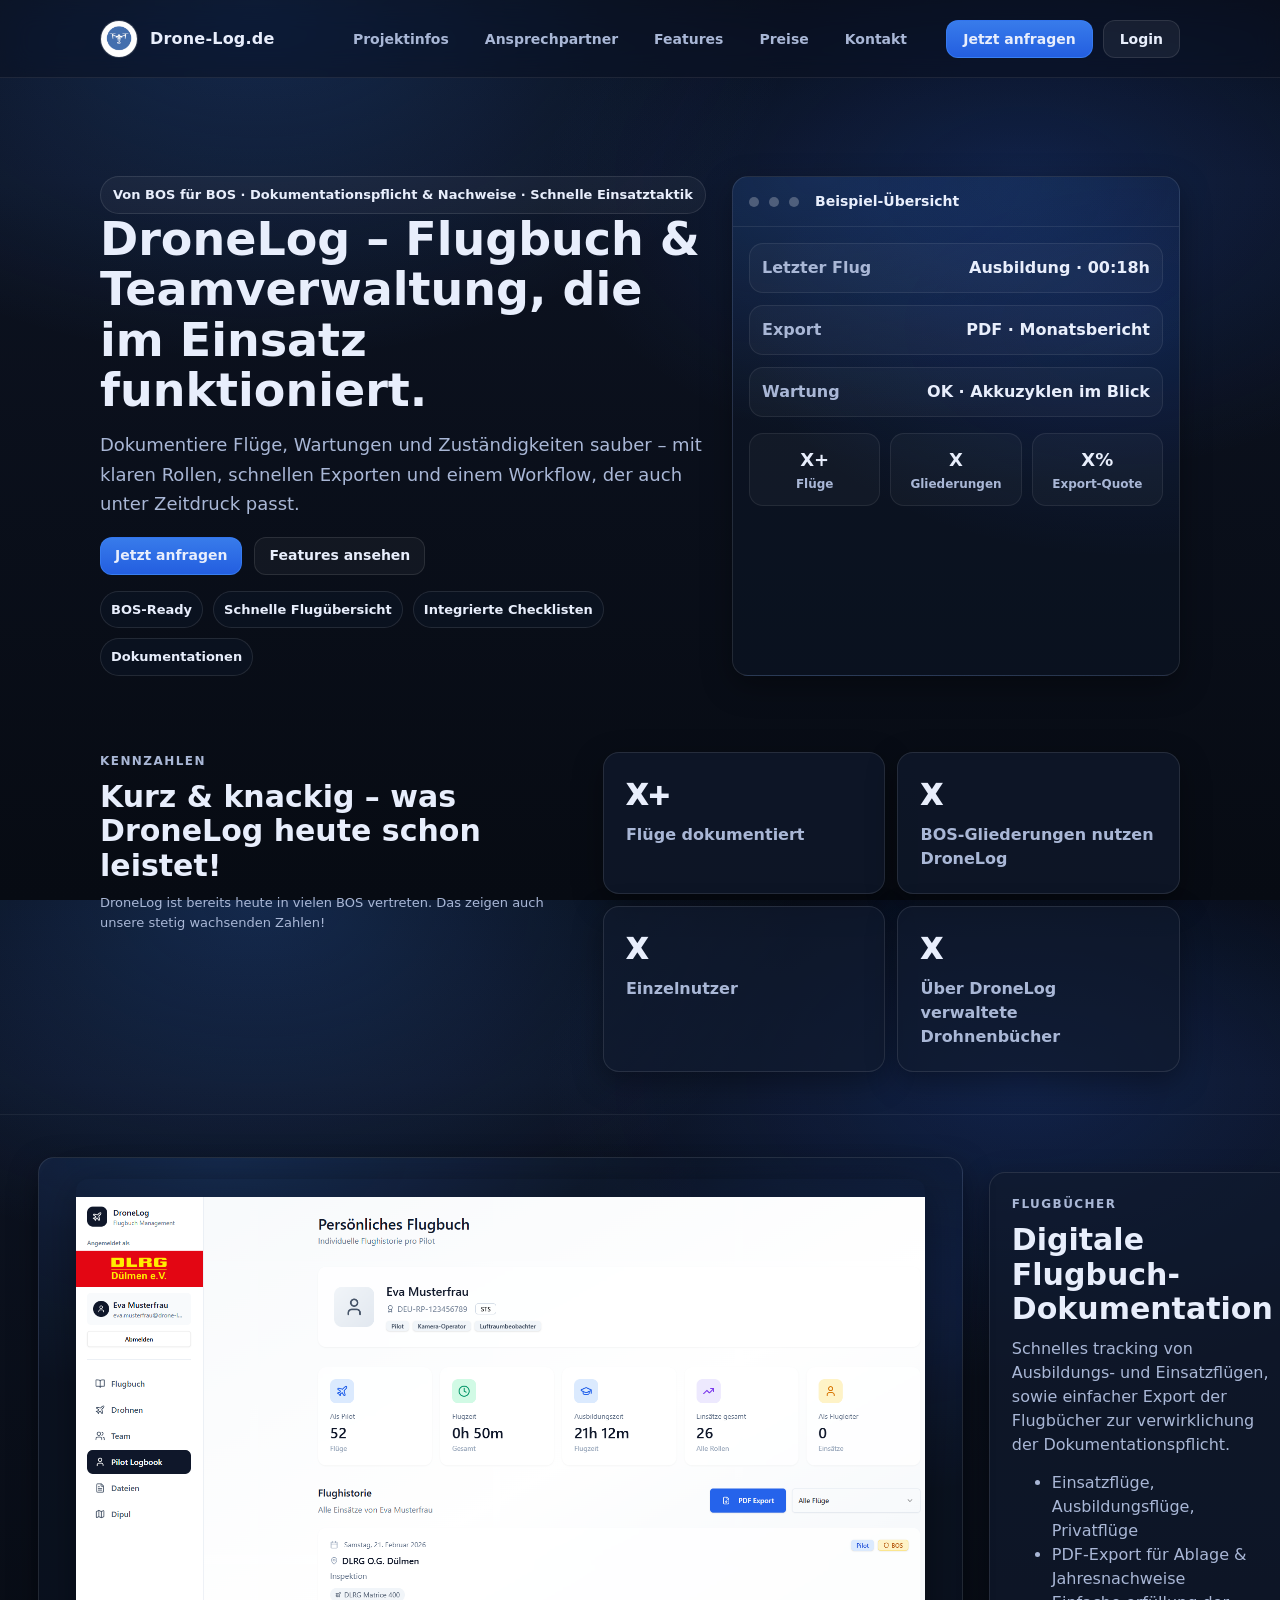
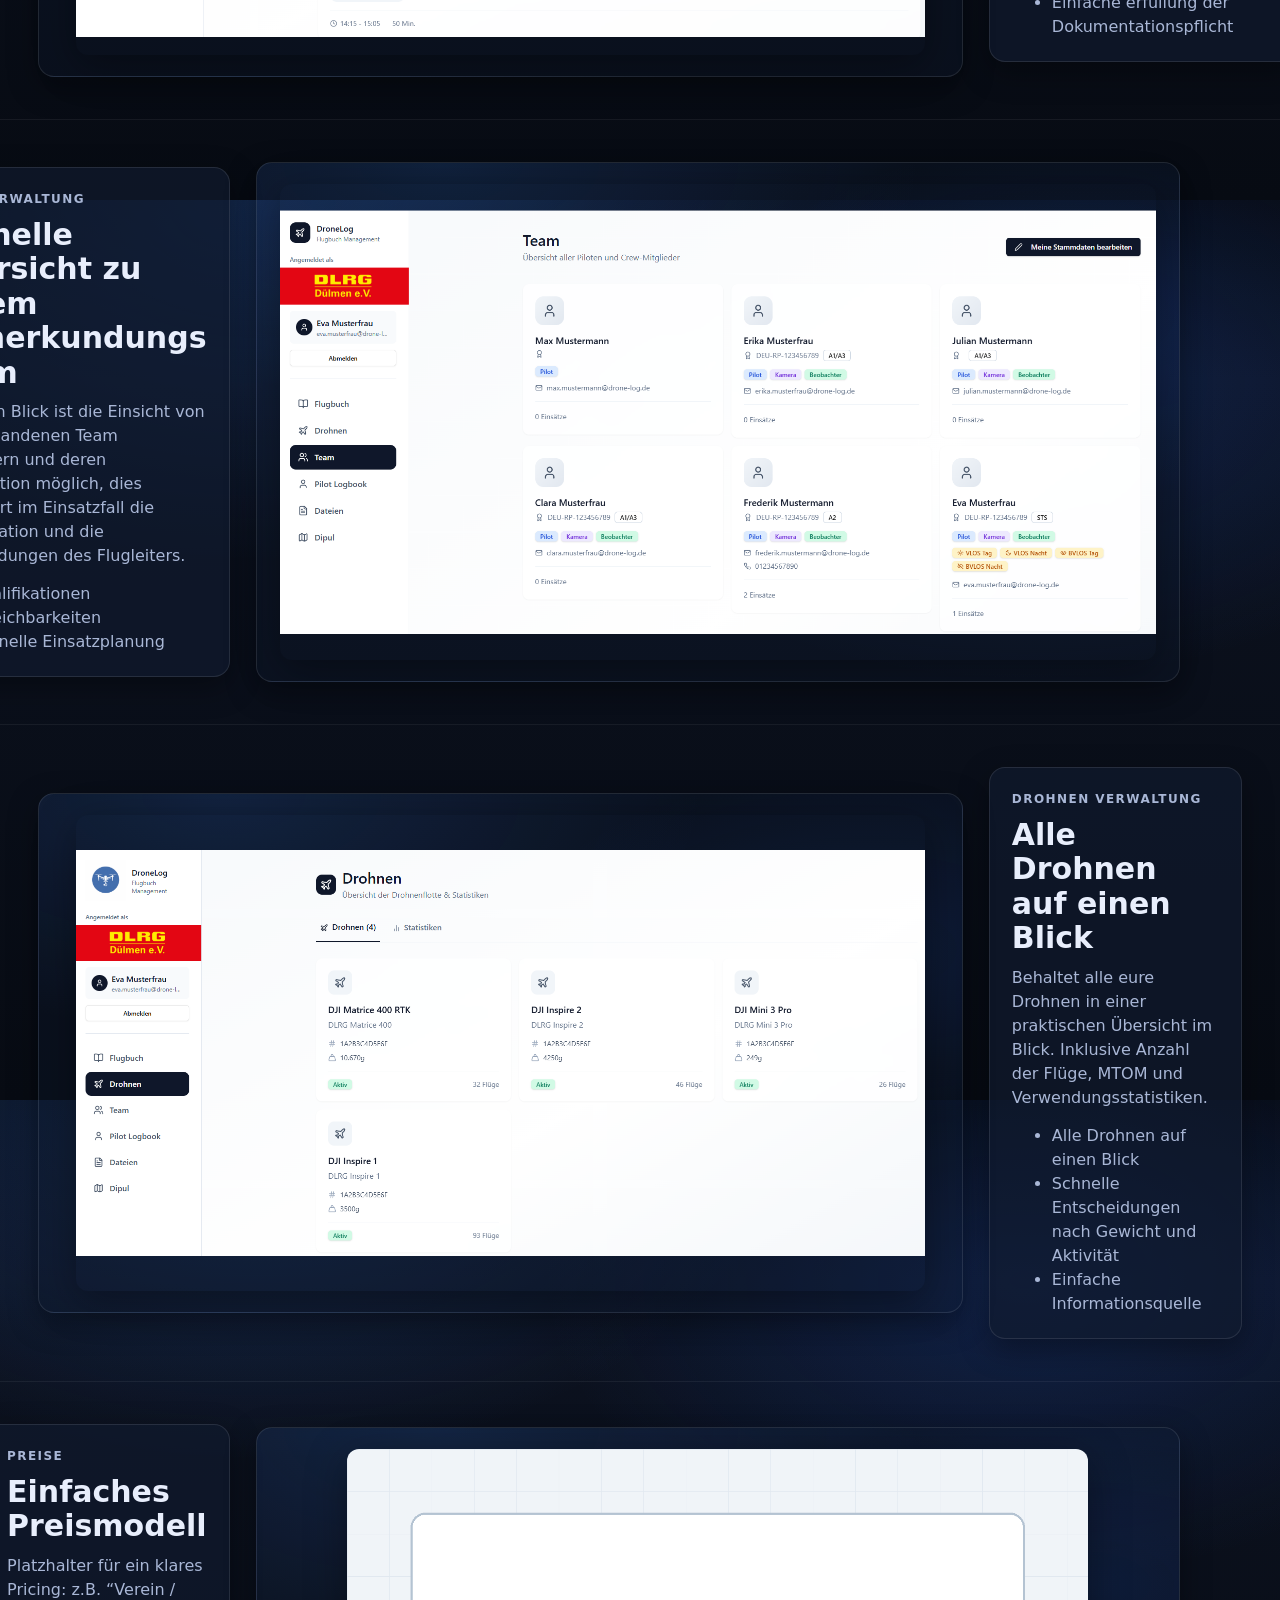
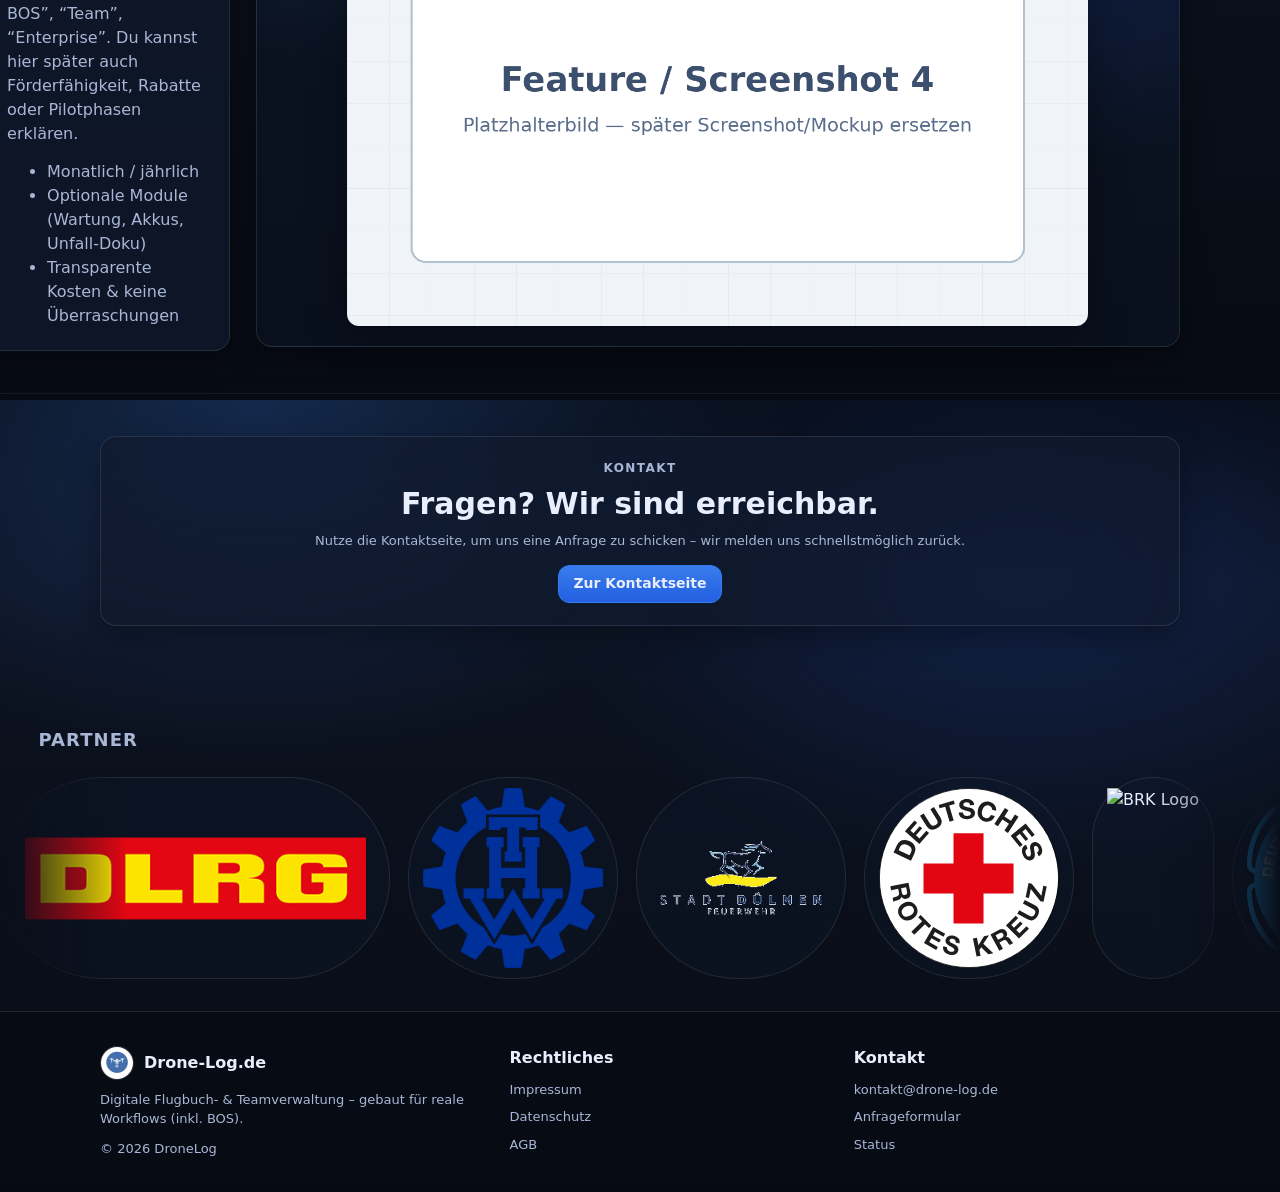
==== index.html @ 01a377e5 "V1.2.5" ====
<!DOCTYPE html>

<html lang="de">
<head>
<meta charset="utf-8"/>
<meta content="width=device-width, initial-scale=1" name="viewport"/>
<title>DroneLog – Digitale Flugbuch- &amp; Teamverwaltung</title>
<meta content="DroneLog – digitale Flugbuch- und Teamverwaltung (BOS-Fokus). Export, Rollen, Nachweise und mehr." name="description"/>
<link as="style" href="assets/css/style.css?v=2" rel="preload"/>
<link href="assets/css/style.css?v=2" rel="stylesheet"/>
<!-- Lädt theme.json und setzt CSS-Variablen (dein Wunsch: Styles im JSON) -->
<script defer="" src="assets/js/applyTheme.js"></script>
<script defer="" src="assets/js/main.js"></script>
</head>
<body>
<div class="background-fixed"></div>
<a class="skip-link" href="#content">Zum Inhalt springen</a>
<header class="site-header">
<div class="container header-inner">
<a aria-label="DroneLog Startseite" class="brand" href="index.html#top">
<span class="brand-logo">
<img alt="DroneLog Logo" src="assets/img/logo-dronelog.jpg"/>
</span>
<span class="brand-name">Drone-Log.de</span>
</a>
<nav aria-label="Hauptnavigation" class="nav">
<a class="active" href="projektinfos.html">Projektinfos</a>
<a href="ansprechpartner.html">Ansprechpartner</a>
<a href="features.html">Features</a>
<a href="preise.html">Preise</a>
<a href="kontakt.html">Kontakt</a>
</nav>
<div class="header-actions">
<button aria-controls="mobileNav" aria-expanded="false" class="btn burger" data-burger="" type="button">Menü</button>
<a class="btn primary" href="anfragen.html">Jetzt anfragen</a>
<a class="btn" href="https://drone-log.de/" rel="noopener" target="_blank">Login</a>
</div>
</div>
<!-- Mobile Nav -->
<div class="mobile-nav" data-mobile-nav="" data-open="false" id="mobileNav"></div>
</header>
<main id="content">
<!-- HERO / Kurz-Infobereich -->

<section class="hero" id="top">
  <div class="container hero-grid">
    <div class="hero-copy">
      <div class="hero-badge">Von BOS für BOS · Dokumentationspflicht & Nachweise · Schnelle Einsatztaktik</div>
      <h1>DroneLog – Flugbuch &amp; Teamverwaltung, die im Einsatz funktioniert.</h1>
      <p class="lead">
        Dokumentiere Flüge, Wartungen und Zuständigkeiten sauber – mit klaren Rollen, schnellen Exporten und einem Workflow,
        der auch unter Zeitdruck passt.
      </p>

      <div class="hero-cta">
        <a class="btn primary" href="anfragen.html">Jetzt anfragen</a>
        <a class="btn ghost" href="features.html">Features ansehen</a>
      </div>

      <div class="hero-chips" aria-label="Highlights">
        <span class="chip">BOS-Ready</span>
        <span class="chip">Schnelle Flugübersicht</span>
        <span class="chip">Integrierte Checklisten</span>
        <span class="chip">Dokumentationen</span>
      </div>
    </div>

    <div class="hero-visual card">
      <div class="hero-visual-top">
        <div class="dot"></div><div class="dot"></div><div class="dot"></div>
        <span class="hero-visual-title">Beispiel-Übersicht</span>
      </div>

      <div class="hero-visual-body">
        <div class="mini-row">
          <div class="mini-label">Letzter Flug</div>
          <div class="mini-value">Ausbildung · 00:18h</div>
        </div>
        <div class="mini-row">
          <div class="mini-label">Export</div>
          <div class="mini-value">PDF · Monatsbericht</div>
        </div>
        <div class="mini-row">
          <div class="mini-label">Wartung</div>
          <div class="mini-value">OK · Akkuzyklen im Blick</div>
        </div>

        <div class="mini-metrics">
          <div class="mini-metric">
            <div class="mini-metric-num">X+</div>
            <div class="mini-metric-lbl">Flüge</div>
          </div>
          <div class="mini-metric">
            <div class="mini-metric-num">X</div>
            <div class="mini-metric-lbl">Gliederungen</div>
          </div>
          <div class="mini-metric">
            <div class="mini-metric-num">X%</div>
            <div class="mini-metric-lbl">Export-Quote</div>
          </div>
        </div>
      </div>
    </div>
  </div>
</section>


<section class="section stats" aria-label="Kennzahlen">
  <div class="container">
    <div class="stats-inner">
      <div>
        <div class="kicker">Kennzahlen</div>
        <h2 style="margin-top:10px;">Kurz &amp; knackig – was DroneLog heute schon leistet!</h2>
        <p class="small" style="margin-top:8px;">DroneLog ist bereits heute in vielen BOS vertreten. Das zeigen auch unsere stetig wachsenden Zahlen!</p>
      </div>

      <div class="stats-grid">
        <div class="stat card pad">
          <div class="stat-num">X+</div>
          <div class="stat-lbl">Flüge dokumentiert</div>
        </div>
        <div class="stat card pad">
          <div class="stat-num">X</div>
          <div class="stat-lbl">BOS-Gliederungen nutzen DroneLog</div>
        </div>
        <div class="stat card pad">
          <div class="stat-num">X</div>
          <div class="stat-lbl">Einzelnutzer</div>
        </div>
        <div class="stat card pad">
          <div class="stat-num">X</div>
          <div class="stat-lbl">Über DroneLog verwaltete Drohnenbücher</div>
        </div>
      </div>
    </div>
  </div>
</section>

<!-- 5 Feature-Blöcke, abwechselnd Bild/Text links/rechts -->
<section class="section" id="projektinfos">
<div class="container-fluid feature">
<div class="card media">
<img alt="Platzhalter Screenshot 1" src="assets/img/feature-1.png"/>
</div>
<div class="card pad">
<div class="kicker">Flugbücher</div>
<h2>Digitale Flugbuch-Dokumentation</h2>
<p>
            Schnelles tracking von Ausbildungs- und Einsatzflügen, sowie einfacher Export der Flugbücher zur verwirklichung der Dokumentationspflicht.
          </p>
<ul>
<li>Einsatzflüge, Ausbildungsflüge, Privatflüge</li>
<li>PDF-Export für Ablage &amp; Jahresnachweise</li>
<li>Einfache erfüllung der Dokumentationspflicht</li>
</ul>
</div>
</div>
</section>
<section class="section" id="ansprechpartner">
<div class="container feature reverse">
<div class="card media">
<img alt="Platzhalter Screenshot 2" src="assets/img/feature-2.png"/ class="wide">
</div>
<div class="card pad">
<div class="kicker">Team-Verwaltung</div>
<h2>Schnelle Übersicht zu eurem Fernerkundungs Team</h2>
<p>
            Auf einen Blick ist die Einsicht von den vorhandenen Team Mitgliedern und deren Qualifikation möglich,
            dies erleichtert im Einsatzfall die Komunikation und die Entscheidungen des Flugleiters.
          </p>
<ul>
<li>Qualifikationen</li>
<li>Erreichbarkeiten</li>
<li>Schnelle Einsatzplanung</li>
</ul>
</div>
</div>
</section>
<section class="section" id="features">
<div class="container-fluid feature">
<div class="card media">
<img alt="Platzhalter Screenshot 3" src="assets/img/feature-3.png"/>
</div>
<div class="card pad">
<div class="kicker">Drohnen Verwaltung</div>
<h2>Alle Drohnen auf einen Blick</h2>
<p>
            Behaltet alle eure Drohnen in einer praktischen Übersicht im Blick. Inklusive Anzahl der Flüge, MTOM und Verwendungsstatistiken.
          </p>
<ul>
<li>Alle Drohnen auf einen Blick</li>
<li>Schnelle Entscheidungen nach Gewicht und Aktivität</li>
<li>Einfache Informationsquelle</li>
</ul>
</div>
</div>
</section>
<section class="section" id="preise">
<div class="container feature reverse">
<div class="card media">
<img alt="Platzhalter Screenshot 4" src="assets/img/feature-4.png"/ class="wide">
</div>
<div class="card pad">
<div class="kicker">Preise</div>
<h2>Einfaches Preismodell</h2>
<p>
            Platzhalter für ein klares Pricing: z.B. “Verein / BOS”, “Team”, “Enterprise”.
            Du kannst hier später auch Förderfähigkeit, Rabatte oder Pilotphasen erklären.
          </p>
<ul>
<li>Monatlich / jährlich</li>
<li>Optionale Module (Wartung, Akkus, Unfall-Doku)</li>
<li>Transparente Kosten &amp; keine Überraschungen</li>
</ul>
</div>
</div>
</section>

<section class="section" id="kontakt">
  <div class="container">
    <div class="card pad" style="text-align:center;">
      <div class="kicker">Kontakt</div>
      <h2 style="margin:10px 0 0;">Fragen? Wir sind erreichbar.</h2>
      <p class="small" style="margin:10px 0 0;">Nutze die Kontaktseite, um uns eine Anfrage zu schicken – wir melden uns schnellstmöglich zurück.</p>
      <div style="margin-top:14px;">
        <a class="btn primary" href="kontakt.html">Zur Kontaktseite</a>
      </div>
    </div>
  </div>
</section>

</main>
<!-- Partner Marquee -->
<div class="partner-sep" aria-hidden="true"></div>
<section class="partners" aria-label="Partner">
  <div class="container-fluid">
    <h2 class="partners-title">Partner</h2>
  </div>
  <div class="marquee" role="presentation">
    <div class="marquee__track">
      <div class="logo-pill"><img src="assets/img/partners/dlrg.png" alt="DLRG Logo"/></div>
      <div class="logo-pill"><img src="assets/img/partners/thw.png" alt="THW Logo"/></div>
      <div class="logo-pill"><img src="assets/img/partners/feuerwehr-duelmen.png" alt="Feuerwehr Dülmen Logo"/></div>
      <div class="logo-pill"><img src="assets/img/partners/drk.svg" alt="DRK Logo"/></div>
      <div class="logo-pill"><img src="assets/img/partners/brk.svg" alt="BRK Logo"/></div>
      <div class="logo-pill"><img src="assets/img/partners/wasserwacht.png" alt="Wasserwacht Logo"/></div>
      <div class="logo-pill"><img src="assets/img/partners/polizei-nrw.svg" alt="Polizei Logo"/></div>
      <div class="logo-pill"><img src="assets/img/partners/rettungsdienst.svg" alt="Rettungsdienst Logo"/></div>
      <div class="logo-pill"><img src="assets/img/partners/katastrophenschutz.svg" alt="KatS Logo"/></div>
      <div class="logo-pill"><img src="assets/img/partners/kommunal.svg" alt="Kommunal Logo"/></div>
      <div class="logo-pill"><img src="assets/img/partners/partner-1.svg" alt="Partner Logo"/></div>
      <div class="logo-pill"><img src="assets/img/partners/partner-2.svg" alt="Partner Logo"/></div>
      <div class="logo-pill"><img src="assets/img/partners/dlrg.png" alt="DLRG Logo"/></div>
      <div class="logo-pill"><img src="assets/img/partners/thw.png" alt="THW Logo"/></div>
      <div class="logo-pill"><img src="assets/img/partners/feuerwehr-duelmen.png" alt="Feuerwehr Dülmen Logo"/></div>
      <div class="logo-pill"><img src="assets/img/partners/drk.svg" alt="DRK Logo"/></div>
      <div class="logo-pill"><img src="assets/img/partners/brk.svg" alt="BRK Logo"/></div>
      <div class="logo-pill"><img src="assets/img/partners/wasserwacht.png" alt="Wasserwacht Logo"/></div>
      <div class="logo-pill"><img src="assets/img/partners/polizei-nrw.svg" alt="Polizei Logo"/></div>
      <div class="logo-pill"><img src="assets/img/partners/rettungsdienst.svg" alt="Rettungsdienst Logo"/></div>
      <div class="logo-pill"><img src="assets/img/partners/katastrophenschutz.svg" alt="KatS Logo"/></div>
      <div class="logo-pill"><img src="assets/img/partners/kommunal.svg" alt="Kommunal Logo"/></div>
      <div class="logo-pill"><img src="assets/img/partners/partner-1.svg" alt="Partner Logo"/></div>
      <div class="logo-pill"><img src="assets/img/partners/partner-2.svg" alt="Partner Logo"/></div>
    </div>
  </div>
</section>

<footer aria-label="Footer" class="footer">
<div class="container footer-grid">
<div>
<div style="display:flex; align-items:center; gap:10px; margin-bottom:10px;">
<span aria-hidden="true" class="brand-logo" style="width:34px; height:34px;">
<img alt="" src="assets/img/logo-dronelog.jpg"/>
</span>
<strong>Drone-Log.de</strong>
</div>
<div class="small">
          Digitale Flugbuch- &amp; Teamverwaltung – gebaut für reale Workflows (inkl. BOS).
        </div>
<div class="small" style="margin-top:10px;">© <span id="year"></span> DroneLog</div>
<script>document.getElementById('year').textContent = new Date().getFullYear();</script>
</div>
<div>
<strong>Rechtliches</strong>
<div class="small" style="margin-top:10px; display:grid; gap:8px;">
<a href="/impressum">Impressum</a>
<a href="/datenschutz">Datenschutz</a>
<a href="/agb">AGB</a>
</div>
</div>
<div>
<strong>Kontakt</strong>
<div class="small" style="margin-top:10px; display:grid; gap:8px;">
<a href="mailto:kontakt@drone-log.de">kontakt@drone-log.de</a>
<a href="#kontakt">Anfrageformular</a>
<a href="/status">Status</a>
</div>
</div>
</div>
</footer>
</body>
</html>
---- assets/css/style.css ----
:root{
  --c-bg:#0c1220;
  --c-surface:#111a2e;
  --c-surface2:#0f172a;
  --c-text:#e8eefc;
  --c-muted:#a9b7d6;
  --c-primary:#3b82f6;
  --c-primary2:#2563eb;
  --c-border:rgba(255,255,255,0.10);

  --l-maxWidth:1120px;
  --l-headerHeight:72px;
  --l-radius:16px;

  --t-fontFamily:system-ui, -apple-system, Segoe UI, Roboto, Helvetica, Arial, sans-serif;
  --t-baseSize:16px;
  --t-h1:46px;
  --t-h2:30px;
  --t-lineHeight:1.5;

  --e-shadow:0 10px 30px rgba(0,0,0,0.35);
}

*{box-sizing:border-box}
html{scroll-behavior:smooth}
body{
  margin:0;
  font-family:var(--t-fontFamily);
  font-size:var(--t-baseSize);
  line-height:var(--t-lineHeight);
  color:var(--c-text);
  background:
    radial-gradient(900px 600px at 20% 0%, rgba(59,130,246,0.25), transparent 60%),
    radial-gradient(800px 500px at 80% 20%, rgba(37,99,235,0.20), transparent 60%),
    linear-gradient(180deg, #070b13 0%, var(--c-bg) 20%, #070b13 100%);
}

a{color:inherit; text-decoration:none}
.container{max-width:var(--l-maxWidth); margin:0 auto; padding:0 20px}

.container-fluid{
  width:100%;
  max-width:none;
  margin:0;
  padding:0 clamp(16px, 3vw, 56px);
}
.skip-link{
  position:absolute; left:-999px; top:auto; width:1px; height:1px; overflow:hidden;
}
.skip-link:focus{
  left:20px; top:18px; width:auto; height:auto; padding:10px 12px;
  border-radius:10px; background:var(--c-surface); border:1px solid var(--c-border); z-index:9999;
}

/* Header (sticky) */
.site-header{
  position:sticky; top:0; z-index:2000;
  height:var(--l-headerHeight);
  backdrop-filter:saturate(1.2) blur(10px);
  background:rgba(7, 11, 19, 0.65);
  border-bottom:1px solid var(--c-border);
}
.header-inner{
  height:100%;
  display:flex; align-items:center; justify-content:space-between; gap:16px;
}
.brand{
  display:flex; align-items:center; gap:12px; min-width: 220px;
}
.brand-logo{
  width:38px; height:38px; border-radius:999px; overflow:hidden;
  border:1px solid var(--c-border); background:rgba(255,255,255,0.05);
  display:grid; place-items:center;
}
.brand-logo img{width:100%; height:100%; object-fit:cover}
.brand-name{
  font-weight:700;
  letter-spacing:0.2px;
}
.nav{
  display:flex; align-items:center; gap:18px;
}
.nav a{
  color:var(--c-muted);
  font-weight:600;
  font-size:14px;
  padding:10px 10px;
  border-radius:10px;
}
.nav a:hover{background:rgba(255,255,255,0.06); color:var(--c-text)}

.header-actions{display:flex; align-items:center; gap:10px; min-width: 240px; justify-content:flex-end;}
.btn{
  display:inline-flex; align-items:center; justify-content:center;
  height:38px; padding:0 14px;
  border-radius:12px;
  border:1px solid var(--c-border);
  background:rgba(255,255,255,0.06);
  color:var(--c-text);
  font-weight:700; font-size:14px;
}
.btn:hover{background:rgba(255,255,255,0.10)}
.btn.primary{
  border-color:rgba(59,130,246,0.65);
  background:linear-gradient(180deg, rgba(59,130,246,0.95), rgba(37,99,235,0.95));
}
.btn.primary:hover{filter:brightness(1.05)}

/* Hero */
.hero{
  padding:56px 0 34px;
}
.hero-card{
  background:linear-gradient(180deg, rgba(17,26,46,0.9), rgba(15,23,42,0.85));
  border:1px solid var(--c-border);
  border-radius:var(--l-radius);
  box-shadow:var(--e-shadow);
  padding:34px;
}
.hero h1{margin:0 0 12px; font-size:var(--t-h1); line-height:1.1}
.hero p{margin:0; color:var(--c-muted); max-width:70ch}
.hero-points{
  margin:18px 0 0; padding:0; list-style:none;
  display:flex; flex-wrap:wrap; gap:10px;
}
.hero-points li{
  padding:10px 12px;
  border:1px solid var(--c-border);
  background:rgba(255,255,255,0.05);
  border-radius:999px;
  font-weight:600;
  color:var(--c-text);
}

/* Sections */
.section{
  padding:42px 0;
}
.section + .section{border-top:1px solid rgba(255,255,255,0.06)}
.feature{
  display:grid;
  grid-template-columns: 1fr 1fr;
  gap:26px;
  align-items:center;
}
.feature.reverse{direction:rtl}
.feature.reverse > *{direction:ltr}

.card{
  background:rgba(17,26,46,0.70);
  border:1px solid var(--c-border);
  border-radius:var(--l-radius);
  box-shadow:var(--e-shadow);
}
.card.pad{padding:22px}
.kicker{
  color:var(--c-muted);
  text-transform:uppercase;
  letter-spacing:0.12em;
  font-weight:800;
  font-size:12px;
}
.section h2{margin:10px 0 10px; font-size:var(--t-h2); line-height:1.15}
.section p{margin:0; color:var(--c-muted)}
.section ul{margin:14px 0 0; color:var(--c-muted)}
.media{
  overflow:hidden;
}
.media img{
  width:100%;
  height:auto;
  display:block;
}

/* Footer */
.footer{
  padding:34px 0;
  border-top:1px solid var(--c-border);
  background:rgba(7,11,19,0.7);
}
.footer-grid{
  display:grid;
  grid-template-columns: 1.2fr 1fr 1fr;
  gap:18px;
}
.footer a{color:var(--c-muted)}
.footer a:hover{color:var(--c-text)}
.small{color:var(--c-muted); font-size:13px}

/* Mobile */
.burger{display:none}
@media (max-width: 980px){
  .nav{display:none}
  .burger{display:inline-flex}
  .header-actions{min-width:auto}
  .brand{min-width:auto}
  .feature{grid-template-columns:1fr; gap:16px}
  .feature.reverse{direction:ltr}
  .hero h1{font-size:36px}
  .footer-grid{grid-template-columns:1fr; gap:12px}
}


/* Full-width feature rows */
.section .feature{
  width:100%;
}
.section .feature .card{
  border-radius:var(--l-radius);
}
.section .feature .media{
  height: min(520px, 60vh);
}

/* Partners marquee */
.partner-sep{
  height:1px;
  margin:36px 0 0;
  background:linear-gradient(90deg, rgba(255,255,255,0), var(--c-border), rgba(255,255,255,0));
}
.partners{
  padding:22px 0 10px;
}
.partners-title{
  margin:0 0 14px;
  font-size:18px;
  letter-spacing:0.06em;
  text-transform:uppercase;
  color:var(--c-muted);
}
.marquee{
  position:relative;
  overflow:hidden;
  width:100%;
  padding:10px 0 22px;
  mask-image: linear-gradient(90deg, transparent, #000 10%, #000 90%, transparent);
}
.marquee__track{
  display:flex;
  gap:18px;
  align-items:center;
  width:max-content;
  animation: marquee 28s linear infinite;
}
.logo-pill{
  flex:0 0 auto;
  padding:10px 14px;
  border-radius:999px;
  border:1px solid var(--c-border);
  background:rgba(17,26,46,0.35);
  display:flex;
  align-items:center;
  justify-content:center;
}
.logo-pill img{
  height: 180px; /* doubled size */
  width: auto;
  display: block;
  opacity: 1;
  filter: none;
  transition: 0.2s ease;
}
@keyframes marquee{
  0%{ transform: translateX(0); }
  100%{ transform: translateX(-50%); }
}


/* ========================================= */
/* Responsive improvements */
/* ========================================= */

/* If the viewport becomes too narrow for cropped feature images,
   switch to 'contain' so the FULL image is always visible. */
@media (max-width: 1200px){
  .section .feature .media{
    height: auto;
  }
  .section .feature .media img{
    height: auto;
    max-height: 520px;
    object-fit: contain;
    background: rgba(255,255,255,0.02);
  }
}

/* When features stack (<=980px), center headings + kickers + keywords */
@media (max-width: 980px){
  .section .kicker,
  .section h2,
  .section p{
    text-align: center;
  }

  .section ul{
    margin: 14px auto 0;
    padding: 0;
    list-style-position: inside;
    text-align: center;
  }
  .section ul li{
    margin: 6px 0;
    text-align: center;
  }

  .section .card.pad{
    text-align: center;
  }
}

/* Extra small screens: keep images fully visible without becoming too tall */
@media (max-width: 520px){
  .section .feature .media img{
    max-height: 62vh;
  }
}


/* ========================================= */
/* Mobile Menu Background Blur Overlay */
/* ========================================= */

/* When menu is open, add blur + dark overlay behind it.
   Supports common toggle classes: menu-open / nav-open / is-menu-open */

body.menu-open::before,
body.nav-open::before,
body.is-menu-open::before{
  content: "";
  position: fixed;
  inset: 0;
  background: rgba(0,0,0,0.45);
  backdrop-filter: blur(14px);
  -webkit-backdrop-filter: blur(14px);
  z-index: 1500;
}

/* Make sure the opened nav sits above the blur */
.nav.open,
.nav.active,
.nav.is-open{
  position: fixed;
  top: var(--l-headerHeight);
  left: 12px;
  right: 12px;
  padding: 18px;
  border-radius: 18px;
  background: rgba(7,11,19,0.85);
  border: 1px solid var(--c-border);
  box-shadow: 0 25px 60px rgba(0,0,0,0.6);
  backdrop-filter: saturate(1.3) blur(18px);
  -webkit-backdrop-filter: saturate(1.3) blur(18px);
  z-index: 2000;
}

/* Improve readability of nav links */
.nav.open a,
.nav.active a,
.nav.is-open a{
  display: block;
  padding: 14px;
  font-size: 18px;
  font-weight: 700;
  border-radius: 14px;
  background: rgba(255,255,255,0.06);
  color: var(--c-text);
}


/* ========================================= */
/* Mobile menu readability (blur overlay) */
/* ========================================= */

@media (max-width: 980px){
  /* Blur/dim page behind open menu */
  body.menu-open::before{
    content:"";
    position:fixed;
    inset:0;
    background:rgba(0,0,0,0.45);
    backdrop-filter: blur(14px);
    -webkit-backdrop-filter: blur(14px);
    z-index:1500;
  }

  /* Opened mobile nav panel */
  .nav.open{
    display:flex !important;
    flex-direction:column;
    gap:14px;
    position:fixed;
    left:12px;
    right:12px;
    top:calc(var(--l-headerHeight) + 12px);
    padding:16px;
    border-radius:18px;
    background:rgba(7, 11, 19, 0.78);
    border:1px solid var(--c-border);
    box-shadow:0 18px 55px rgba(0,0,0,0.55);
    backdrop-filter:saturate(1.25) blur(16px);
    -webkit-backdrop-filter:saturate(1.25) blur(16px);
    z-index:2000;
  }

  .nav.open a{
    display:block;
    padding:14px 14px;
    border-radius:16px;
    background:rgba(255,255,255,0.06);
    border:1px solid rgba(255,255,255,0.10);
    color:var(--c-text);
    font-size:18px;
    font-weight:800;
    letter-spacing:0.2px;
  }
  .nav.open a:hover{
    background:rgba(255,255,255,0.10);
  }
}

/* Smaller primary button on very small screens */
@media (max-width: 520px){
  .btn.primary{
    border-color:rgba(59,130,246,0.55);
    background:rgba(59,130,246,0.20);
    box-shadow:none;
  }
}


/* ========================================= */
/* Pro Header + Hero upgrades */
/* ========================================= */

/* Header polish */
.site-header{
  background: rgba(12,18,32,0.55);
  backdrop-filter: saturate(1.25) blur(14px);
  -webkit-backdrop-filter: saturate(1.25) blur(14px);
  border-bottom: 1px solid rgba(255,255,255,0.08);
}

.nav{
  gap: 10px;
}

.nav a{
  padding: 10px 12px;
  border-radius: 999px;
  border: 1px solid transparent;
  color: var(--c-muted);
  font-weight: 700;
}

.nav a:hover{
  color: var(--c-text);
  background: rgba(255,255,255,0.05);
  border-color: rgba(255,255,255,0.08);
}

.nav a.active{
  color: var(--c-text);
  background: rgba(59,130,246,0.16);
  border-color: rgba(59,130,246,0.35);
}

/* Extra "ghost" button for hero */
.btn.ghost{
  background: rgba(255,255,255,0.04);
  border: 1px solid rgba(255,255,255,0.10);
}

/* Mobile nav panel */
.mobile-nav{
  position: fixed;
  left: 0;
  right: 0;
  top: var(--l-headerHeight);
  padding: 12px;
  display: none;
  z-index: 2000;
}

.mobile-nav.open{
  display: block;
}

.mobile-panel{
  border-radius: 18px;
  border: 1px solid var(--c-border);
  background: rgba(7, 11, 19, 0.82);
  box-shadow: 0 18px 55px rgba(0,0,0,0.55);
  backdrop-filter: saturate(1.25) blur(16px);
  -webkit-backdrop-filter: saturate(1.25) blur(16px);
  padding: 14px;
}

.mobile-links{
  display: grid;
  gap: 10px;
}

.mobile-link{
  display: block;
  padding: 14px 14px;
  border-radius: 16px;
  background: rgba(255,255,255,0.06);
  border: 1px solid rgba(255,255,255,0.10);
  color: var(--c-text);
  font-size: 18px;
  font-weight: 800;
}

.mobile-link.active{
  background: rgba(59,130,246,0.18);
  border-color: rgba(59,130,246,0.35);
}

.mobile-actions{
  display: grid;
  gap: 10px;
  margin-top: 12px;
}

/* Blur overlay behind mobile menu */
@media (max-width: 980px){
  body.menu-open::before{
    content:"";
    position:fixed;
    inset:0;
    background:rgba(0,0,0,0.45);
    backdrop-filter: blur(14px);
    -webkit-backdrop-filter: blur(14px);
    z-index:1500;
  }
}

/* Hero upgrade */
.hero{
  padding-top: calc(var(--l-headerHeight) + 26px);
}

.hero-grid{
  display: grid;
  grid-template-columns: 1.15fr 0.85fr;
  gap: 26px;
  align-items: stretch;
}

.hero-copy .lead{
  color: var(--c-muted);
  font-size: 18px;
  line-height: 1.65;
  margin-top: 14px;
}

.hero-badge{
  display: inline-flex;
  gap: 8px;
  align-items: center;
  padding: 8px 12px;
  border-radius: 999px;
  border: 1px solid rgba(255,255,255,0.10);
  background: rgba(255,255,255,0.04);
  color: var(--c-text);
  font-weight: 700;
  font-size: 13px;
}

.hero-cta{
  display: flex;
  gap: 12px;
  flex-wrap: wrap;
  margin-top: 18px;
}

.hero-chips{
  display: flex;
  gap: 10px;
  flex-wrap: wrap;
  margin-top: 16px;
}

.chip{
  padding: 8px 10px;
  border-radius: 999px;
  border: 1px solid rgba(255,255,255,0.10);
  background: rgba(17,26,46,0.35);
  color: var(--c-text);
  font-size: 13px;
  font-weight: 700;
}

.hero-visual{
  padding: 0;
  overflow: hidden;
  border: 1px solid rgba(255,255,255,0.10);
  background:
    radial-gradient(900px 450px at 20% 0%, rgba(59,130,246,0.18), transparent 55%),
    radial-gradient(700px 420px at 90% 30%, rgba(37,99,235,0.14), transparent 55%),
    rgba(17,26,46,0.35);
}

.hero-visual-top{
  display: flex;
  align-items: center;
  gap: 10px;
  padding: 14px 16px;
  border-bottom: 1px solid rgba(255,255,255,0.08);
}

.hero-visual-top .dot{
  width: 10px;
  height: 10px;
  border-radius: 999px;
  background: rgba(255,255,255,0.25);
}

.hero-visual-title{
  margin-left: 6px;
  font-weight: 800;
  color: var(--c-text);
  font-size: 14px;
}

.hero-visual-body{
  padding: 16px;
  display: grid;
  gap: 12px;
}

.mini-row{
  display: flex;
  justify-content: space-between;
  gap: 12px;
  padding: 12px 12px;
  border-radius: 14px;
  border: 1px solid rgba(255,255,255,0.08);
  background: rgba(255,255,255,0.03);
}

.mini-label{
  color: var(--c-muted);
  font-weight: 700;
}

.mini-value{
  color: var(--c-text);
  font-weight: 800;
}

.mini-metrics{
  display: grid;
  grid-template-columns: repeat(3, 1fr);
  gap: 10px;
  margin-top: 4px;
}

.mini-metric{
  padding: 12px;
  border-radius: 14px;
  border: 1px solid rgba(255,255,255,0.08);
  background: rgba(255,255,255,0.03);
  text-align: center;
}

.mini-metric-num{
  font-size: 18px;
  font-weight: 900;
}

.mini-metric-lbl{
  font-size: 12px;
  color: var(--c-muted);
  font-weight: 700;
  margin-top: 2px;
}

/* Stats section */
.stats-inner{
  display: grid;
  grid-template-columns: 1fr 1.2fr;
  gap: 22px;
  align-items: start;
}

.stats-grid{
  display: grid;
  grid-template-columns: repeat(2, 1fr);
  gap: 12px;
}

.stat-num{
  font-size: 28px;
  font-weight: 950;
  letter-spacing: -0.02em;
}

.stat-lbl{
  margin-top: 6px;
  color: var(--c-muted);
  font-weight: 700;
}

@media (max-width: 980px){
  .hero-grid{
    grid-template-columns: 1fr;
  }
  .hero-cta{
    justify-content: center;
  }
  .hero-copy, .hero-copy *{
    text-align: center;
  }
  .hero-chips{
    justify-content: center;
  }
  .stats-inner{
    grid-template-columns: 1fr;
  }
  .stats-grid{
    grid-template-columns: 1fr;
  }
}


/* ========================================= */
/* Hotfix: ensure Pro Hero styles apply */
/* ========================================= */
.hero .container.hero-grid{display:grid !important; grid-template-columns: 1.15fr 0.85fr !important; gap: 26px !important; align-items: stretch !important;}
.hero-badge{display:inline-flex !important; padding:8px 12px !important; border-radius:999px !important;}
.hero-chips .chip{display:inline-flex !important;}
.hero-visual{padding:0 !important; overflow:hidden !important;}
.mini-row{display:flex !important;}


/* Ensure wrappers do not crop */
.feature,
.card,
.section .image-wrapper {
  overflow: visible !important;
}

/* Remove forced heights if present */
.feature-image,
.section-image,
.card-image {
  height: auto !important;
  max-height: none !important;
}


.section .feature .media img{
  width: 100%;
  height: 100% !important;       /* override global auto-height */
  object-fit: contain !important;/* show full image, no crop */
  object-position: center center;
}

/* Tablet / mobile: slightly smaller but still consistent */
@media (max-width: 980px){
  .section .feature .media{
    height: min(420px, 52vh);
  }
}

@media (max-width: 520px){
  .section .feature .media{
    height: min(340px, 46vh);
  }
}


/* ========================================= */

/* Unified 16:9 canvas wrapper */
.section .feature .media{
  position: relative;
  width: 100%;
  aspect-ratio: 16 / 9;
  border-radius: var(--l-radius);
  overflow: hidden;
  background:
    radial-gradient(800px 400px at 20% 0%, rgba(59,130,246,0.15), transparent 60%),
    radial-gradient(600px 300px at 90% 30%, rgba(37,99,235,0.12), transparent 60%),
    rgba(17,26,46,0.35);
  display: flex;
  align-items: center;
  justify-content: center;
}

/* Image always fully visible */
.section .feature .media img{
  max-width: 92%;
  max-height: 92%;
  width: auto;
  height: auto;
  object-fit: contain !important;
  border-radius: 12px;
  box-shadow: 0 10px 40px rgba(0,0,0,0.35);
}

/* Slight scale consistency for very wide images */
.section .feature .media img[src*="feature-1"]{
  max-width: 95%;
}

/* Mobile adjustments */
@media (max-width: 980px){
  .section .feature .media{
    aspect-ratio: 16 / 10;
  }
}


/* ========================================= */
/* Consistent Feature Media Cards */
/* ========================================= */

/* Support both markup variants:
   - .feature .media
   - .feature .card.media (used in some sections)
*/
.section .feature .media,
.section .feature .card.media{
  position: relative;
  width: 100%;
  aspect-ratio: 16 / 9;
  border-radius: var(--l-radius);
  overflow: hidden;
  padding: 0;
  border: 1px solid rgba(255,255,255,0.10);
  background:
    radial-gradient(800px 400px at 20% 0%, rgba(59,130,246,0.15), transparent 60%),
    radial-gradient(600px 300px at 90% 30%, rgba(37,99,235,0.12), transparent 60%),
    rgba(17,26,46,0.35);
  display: flex;
  align-items: center;
  justify-content: center;
}

/* Always show whole image (no crop) */
.section .feature .media img,
.section .feature .card.media img{
  max-width: 92%;
  max-height: 92%;
  width: auto;
  height: auto;
  object-fit: contain !important;
  object-position: center center;
  border-radius: 12px;
  box-shadow: 0 10px 40px rgba(0,0,0,0.35);
  display: block;
}

/* Slightly larger fill for extra-wide shots */
.section .feature .media img.wide,
.section .feature .card.media img.wide{
  max-width: 95%;
}

@media (max-width: 980px){
  .section .feature .media,
  .section .feature .card.media{
    aspect-ratio: 16 / 10;
  }
}


/* ========================================= */
/* Projektinfos: Topic Cards + Video Rows */
/* ========================================= */
.topic-grid{
  display:grid;
  grid-template-columns: repeat(3, 1fr);
  gap: 14px;
  margin-top: 16px;
}

.topic-card{
  display:flex;
  flex-direction:column;
  gap: 10px;
  text-decoration:none;
  color: inherit;
}

.topic-card .topic-thumb{
  width:100%;
  aspect-ratio: 16/9;
  border-radius: var(--l-radius);
  border: 1px solid rgba(255,255,255,0.10);
  background: rgba(255,255,255,0.04);
  overflow:hidden;
  display:flex;
  align-items:center;
  justify-content:center;
}

.topic-card .topic-thumb img{
  width:100%;
  height:100%;
  object-fit: cover;
  opacity: 0.9;
}

.topic-card .topic-meta{
  padding: 14px;
}

.topic-card h3{
  margin: 0;
  font-size: 18px;
}

.topic-card p{
  margin: 8px 0 0;
  color: var(--c-muted);
  font-weight: 600;
  line-height: 1.5;
  font-size: 14px;
}

.topic-card:hover .topic-thumb{
  border-color: rgba(59,130,246,0.35);
  background: rgba(59,130,246,0.10);
}

.video-list{
  display:flex;
  flex-direction:column;
  gap: 0;
  margin-top: 16px;
}

.video-row{
  display:grid;
  grid-template-columns: 1.2fr 0.8fr;
  gap: 14px;
  align-items: stretch;
  padding: 16px 0;
}

.video-embed{
  width:100%;
  aspect-ratio: 16/9;
  border-radius: var(--l-radius);
  overflow:hidden;
  border: 1px solid rgba(255,255,255,0.10);
  background: rgba(255,255,255,0.04);
}

.video-embed iframe{
  width:100%;
  height:100%;
  border:0;
}

.video-text{
  border-radius: var(--l-radius);
  border: 1px solid rgba(255,255,255,0.10);
  background: rgba(17,26,46,0.25);
  padding: 14px;
}

.video-text h3{
  margin: 0;
  font-size: 16px;
}

.video-text p{
  margin: 10px 0 0;
  color: var(--c-muted);
  font-weight: 600;
  line-height: 1.6;
  font-size: 14px;
}

.video-sep{
  height: 1px;
  background: rgba(255,255,255,0.12);
  width: 100%;
}

@media (max-width: 980px){
  .topic-grid{
    grid-template-columns: 1fr;
  }
  .video-row{
    grid-template-columns: 1fr;
  }
}


/* ========================================= */
/* Sticky footer (footer at bottom of viewport) */
/* ========================================= */
html, body{
  height: 100%;
}

body{
  min-height: 100vh;
  display: flex;
  flex-direction: column;
}

main{
  flex: 1 0 auto;
}

footer{
  margin-top: auto;
}


/* YouTube fallback link (useful if embeds are blocked e.g. file://) */
.yt-fallback{
  padding: 10px 12px;
  text-align: center;
  font-weight: 700;
  color: var(--c-muted);
  border-top: 1px solid rgba(255,255,255,0.10);
  background: rgba(0,0,0,0.12);
}
.yt-fallback a{ color: var(--c-text); text-decoration: none; }
.yt-fallback a:hover{ text-decoration: underline; }


/* Local file:// YouTube preview */
.yt-local{
  width:100%;
  height:100%;
  display:flex;
  flex-direction:column;
}
.yt-local a{
  display:block;
  position:relative;
  width:100%;
  height:100%;
  text-decoration:none;
  color:inherit;
}
.yt-local img{
  width:100%;
  height:100%;
  object-fit: cover;
  display:block;
  opacity: 0.92;
}
.yt-local span{
  position:absolute;
  left:50%;
  top:50%;
  transform:translate(-50%,-50%);
  padding:10px 14px;
  border-radius: 999px;
  background: rgba(0,0,0,0.55);
  border: 1px solid rgba(255,255,255,0.20);
  color: #fff;
  font-weight: 800;
}
.yt-hint{
  padding:10px 12px;
  font-size: 12px;
  font-weight: 700;
  color: var(--c-muted);
  border-top: 1px solid rgba(255,255,255,0.10);
  background: rgba(0,0,0,0.12);
}


/* ========================================= */
/* FORCE CONSISTENT HEADER SIZE (GLOBAL) */
/* ========================================= */

header,
.site-header{
  height: 78px !important;
}

header .container,
.site-header .container{
  height: 78px !important;
  display: flex !important;
  align-items: center !important;
}

header .brand img,
.site-header .brand img{
  width: 36px !important;
  height: 36px !important;
}

header nav a,
.site-header nav a{
  font-size: 14px !important;
  line-height: 1 !important;
}

header .btn,
.site-header .btn{
  padding: 10px 16px !important;
  font-size: 14px !important;
}


/* ========================================= */
/* UNIFIED VIDEO BOX STYLE */
/* ========================================= */

.video-list{
  margin-top: 18px !important;
  margin-bottom: 18px !important;
  display: flex;
  flex-direction: column;
  gap: 18px;
}

.video-row{
  display: grid;
  grid-template-columns: 1.2fr 0.8fr;
  gap: 18px;
  padding: 18px;
  border-radius: var(--l-radius);
  border: 1px solid rgba(255,255,255,0.10);
  background:
    radial-gradient(800px 400px at 20% 0%, rgba(59,130,246,0.10), transparent 60%),
    rgba(17,26,46,0.35);
}

.video-sep{
  display: none !important;
}

@media (max-width: 980px){
  .video-row{
    grid-template-columns: 1fr;
  }
}


/* ========================================= */
/* FIX VIDEO ROW SPACING */
/* ========================================= */

.video-list{
  display: flex;
  flex-direction: column;
  gap: 22px !important; /* restore proper spacing between all video blocks */
}

.video-row{
  margin: 0 !important;
}


/* ========================================= */
/* VIDEO SPACING HARD FIX */
/* ========================================= */

/* Ensure the list is a flex column with consistent spacing */
.video-list,
.video-list.card,
.video-list.card.pad{
  display: flex !important;
  flex-direction: column !important;
  gap: 22px !important;
}

/* Fallback if a browser ignores gap for some reason */
.video-list > .video-row + .video-row{
  margin-top: 22px !important;
}
---- assets/css/style.css ----
:root{
  --c-bg:#0c1220;
  --c-surface:#111a2e;
  --c-surface2:#0f172a;
  --c-text:#e8eefc;
  --c-muted:#a9b7d6;
  --c-primary:#3b82f6;
  --c-primary2:#2563eb;
  --c-border:rgba(255,255,255,0.10);

  --l-maxWidth:1120px;
  --l-headerHeight:72px;
  --l-radius:16px;

  --t-fontFamily:system-ui, -apple-system, Segoe UI, Roboto, Helvetica, Arial, sans-serif;
  --t-baseSize:16px;
  --t-h1:46px;
  --t-h2:30px;
  --t-lineHeight:1.5;

  --e-shadow:0 10px 30px rgba(0,0,0,0.35);
}

*{box-sizing:border-box}
html{scroll-behavior:smooth}
body{
  margin:0;
  font-family:var(--t-fontFamily);
  font-size:var(--t-baseSize);
  line-height:var(--t-lineHeight);
  color:var(--c-text);
  background:
    radial-gradient(900px 600px at 20% 0%, rgba(59,130,246,0.25), transparent 60%),
    radial-gradient(800px 500px at 80% 20%, rgba(37,99,235,0.20), transparent 60%),
    linear-gradient(180deg, #070b13 0%, var(--c-bg) 20%, #070b13 100%);
}

a{color:inherit; text-decoration:none}
.container{max-width:var(--l-maxWidth); margin:0 auto; padding:0 20px}

.container-fluid{
  width:100%;
  max-width:none;
  margin:0;
  padding:0 clamp(16px, 3vw, 56px);
}
.skip-link{
  position:absolute; left:-999px; top:auto; width:1px; height:1px; overflow:hidden;
}
.skip-link:focus{
  left:20px; top:18px; width:auto; height:auto; padding:10px 12px;
  border-radius:10px; background:var(--c-surface); border:1px solid var(--c-border); z-index:9999;
}

/* Header (sticky) */
.site-header{
  position:sticky; top:0; z-index:2000;
  height:var(--l-headerHeight);
  backdrop-filter:saturate(1.2) blur(10px);
  background:rgba(7, 11, 19, 0.65);
  border-bottom:1px solid var(--c-border);
}
.header-inner{
  height:100%;
  display:flex; align-items:center; justify-content:space-between; gap:16px;
}
.brand{
  display:flex; align-items:center; gap:12px; min-width: 220px;
}
.brand-logo{
  width:38px; height:38px; border-radius:999px; overflow:hidden;
  border:1px solid var(--c-border); background:rgba(255,255,255,0.05);
  display:grid; place-items:center;
}
.brand-logo img{width:100%; height:100%; object-fit:cover}
.brand-name{
  font-weight:700;
  letter-spacing:0.2px;
}
.nav{
  display:flex; align-items:center; gap:18px;
}
.nav a{
  color:var(--c-muted);
  font-weight:600;
  font-size:14px;
  padding:10px 10px;
  border-radius:10px;
}
.nav a:hover{background:rgba(255,255,255,0.06); color:var(--c-text)}

.header-actions{display:flex; align-items:center; gap:10px; min-width: 240px; justify-content:flex-end;}
.btn{
  display:inline-flex; align-items:center; justify-content:center;
  height:38px; padding:0 14px;
  border-radius:12px;
  border:1px solid var(--c-border);
  background:rgba(255,255,255,0.06);
  color:var(--c-text);
  font-weight:700; font-size:14px;
}
.btn:hover{background:rgba(255,255,255,0.10)}
.btn.primary{
  border-color:rgba(59,130,246,0.65);
  background:linear-gradient(180deg, rgba(59,130,246,0.95), rgba(37,99,235,0.95));
}
.btn.primary:hover{filter:brightness(1.05)}

/* Hero */
.hero{
  padding:56px 0 34px;
}
.hero-card{
  background:linear-gradient(180deg, rgba(17,26,46,0.9), rgba(15,23,42,0.85));
  border:1px solid var(--c-border);
  border-radius:var(--l-radius);
  box-shadow:var(--e-shadow);
  padding:34px;
}
.hero h1{margin:0 0 12px; font-size:var(--t-h1); line-height:1.1}
.hero p{margin:0; color:var(--c-muted); max-width:70ch}
.hero-points{
  margin:18px 0 0; padding:0; list-style:none;
  display:flex; flex-wrap:wrap; gap:10px;
}
.hero-points li{
  padding:10px 12px;
  border:1px solid var(--c-border);
  background:rgba(255,255,255,0.05);
  border-radius:999px;
  font-weight:600;
  color:var(--c-text);
}

/* Sections */
.section{
  padding:42px 0;
}
.section + .section{border-top:1px solid rgba(255,255,255,0.06)}
.feature{
  display:grid;
  grid-template-columns: 1fr 1fr;
  gap:26px;
  align-items:center;
}
.feature.reverse{direction:rtl}
.feature.reverse > *{direction:ltr}

.card{
  background:rgba(17,26,46,0.70);
  border:1px solid var(--c-border);
  border-radius:var(--l-radius);
  box-shadow:var(--e-shadow);
}
.card.pad{padding:22px}
.kicker{
  color:var(--c-muted);
  text-transform:uppercase;
  letter-spacing:0.12em;
  font-weight:800;
  font-size:12px;
}
.section h2{margin:10px 0 10px; font-size:var(--t-h2); line-height:1.15}
.section p{margin:0; color:var(--c-muted)}
.section ul{margin:14px 0 0; color:var(--c-muted)}
.media{
  overflow:hidden;
}
.media img{
  width:100%;
  height:auto;
  display:block;
}

/* Footer */
.footer{
  padding:34px 0;
  border-top:1px solid var(--c-border);
  background:rgba(7,11,19,0.7);
}
.footer-grid{
  display:grid;
  grid-template-columns: 1.2fr 1fr 1fr;
  gap:18px;
}
.footer a{color:var(--c-muted)}
.footer a:hover{color:var(--c-text)}
.small{color:var(--c-muted); font-size:13px}

/* Mobile */
.burger{display:none}
@media (max-width: 980px){
  .nav{display:none}
  .burger{display:inline-flex}
  .header-actions{min-width:auto}
  .brand{min-width:auto}
  .feature{grid-template-columns:1fr; gap:16px}
  .feature.reverse{direction:ltr}
  .hero h1{font-size:36px}
  .footer-grid{grid-template-columns:1fr; gap:12px}
}


/* Full-width feature rows */
.section .feature{
  width:100%;
}
.section .feature .card{
  border-radius:var(--l-radius);
}
.section .feature .media{
  height: min(520px, 60vh);
}

/* Partners marquee */
.partner-sep{
  height:1px;
  margin:36px 0 0;
  background:linear-gradient(90deg, rgba(255,255,255,0), var(--c-border), rgba(255,255,255,0));
}
.partners{
  padding:22px 0 10px;
}
.partners-title{
  margin:0 0 14px;
  font-size:18px;
  letter-spacing:0.06em;
  text-transform:uppercase;
  color:var(--c-muted);
}
.marquee{
  position:relative;
  overflow:hidden;
  width:100%;
  padding:10px 0 22px;
  mask-image: linear-gradient(90deg, transparent, #000 10%, #000 90%, transparent);
}
.marquee__track{
  display:flex;
  gap:18px;
  align-items:center;
  width:max-content;
  animation: marquee 28s linear infinite;
}
.logo-pill{
  flex:0 0 auto;
  padding:10px 14px;
  border-radius:999px;
  border:1px solid var(--c-border);
  background:rgba(17,26,46,0.35);
  display:flex;
  align-items:center;
  justify-content:center;
}
.logo-pill img{
  height: 180px; /* doubled size */
  width: auto;
  display: block;
  opacity: 1;
  filter: none;
  transition: 0.2s ease;
}
@keyframes marquee{
  0%{ transform: translateX(0); }
  100%{ transform: translateX(-50%); }
}


/* ========================================= */
/* Responsive improvements */
/* ========================================= */

/* If the viewport becomes too narrow for cropped feature images,
   switch to 'contain' so the FULL image is always visible. */
@media (max-width: 1200px){
  .section .feature .media{
    height: auto;
  }
  .section .feature .media img{
    height: auto;
    max-height: 520px;
    object-fit: contain;
    background: rgba(255,255,255,0.02);
  }
}

/* When features stack (<=980px), center headings + kickers + keywords */
@media (max-width: 980px){
  .section .kicker,
  .section h2,
  .section p{
    text-align: center;
  }

  .section ul{
    margin: 14px auto 0;
    padding: 0;
    list-style-position: inside;
    text-align: center;
  }
  .section ul li{
    margin: 6px 0;
    text-align: center;
  }

  .section .card.pad{
    text-align: center;
  }
}

/* Extra small screens: keep images fully visible without becoming too tall */
@media (max-width: 520px){
  .section .feature .media img{
    max-height: 62vh;
  }
}


/* ========================================= */
/* Mobile Menu Background Blur Overlay */
/* ========================================= */

/* When menu is open, add blur + dark overlay behind it.
   Supports common toggle classes: menu-open / nav-open / is-menu-open */

body.menu-open::before,
body.nav-open::before,
body.is-menu-open::before{
  content: "";
  position: fixed;
  inset: 0;
  background: rgba(0,0,0,0.45);
  backdrop-filter: blur(14px);
  -webkit-backdrop-filter: blur(14px);
  z-index: 1500;
}

/* Make sure the opened nav sits above the blur */
.nav.open,
.nav.active,
.nav.is-open{
  position: fixed;
  top: var(--l-headerHeight);
  left: 12px;
  right: 12px;
  padding: 18px;
  border-radius: 18px;
  background: rgba(7,11,19,0.85);
  border: 1px solid var(--c-border);
  box-shadow: 0 25px 60px rgba(0,0,0,0.6);
  backdrop-filter: saturate(1.3) blur(18px);
  -webkit-backdrop-filter: saturate(1.3) blur(18px);
  z-index: 2000;
}

/* Improve readability of nav links */
.nav.open a,
.nav.active a,
.nav.is-open a{
  display: block;
  padding: 14px;
  font-size: 18px;
  font-weight: 700;
  border-radius: 14px;
  background: rgba(255,255,255,0.06);
  color: var(--c-text);
}


/* ========================================= */
/* Mobile menu readability (blur overlay) */
/* ========================================= */

@media (max-width: 980px){
  /* Blur/dim page behind open menu */
  body.menu-open::before{
    content:"";
    position:fixed;
    inset:0;
    background:rgba(0,0,0,0.45);
    backdrop-filter: blur(14px);
    -webkit-backdrop-filter: blur(14px);
    z-index:1500;
  }

  /* Opened mobile nav panel */
  .nav.open{
    display:flex !important;
    flex-direction:column;
    gap:14px;
    position:fixed;
    left:12px;
    right:12px;
    top:calc(var(--l-headerHeight) + 12px);
    padding:16px;
    border-radius:18px;
    background:rgba(7, 11, 19, 0.78);
    border:1px solid var(--c-border);
    box-shadow:0 18px 55px rgba(0,0,0,0.55);
    backdrop-filter:saturate(1.25) blur(16px);
    -webkit-backdrop-filter:saturate(1.25) blur(16px);
    z-index:2000;
  }

  .nav.open a{
    display:block;
    padding:14px 14px;
    border-radius:16px;
    background:rgba(255,255,255,0.06);
    border:1px solid rgba(255,255,255,0.10);
    color:var(--c-text);
    font-size:18px;
    font-weight:800;
    letter-spacing:0.2px;
  }
  .nav.open a:hover{
    background:rgba(255,255,255,0.10);
  }
}

/* Smaller primary button on very small screens */
@media (max-width: 520px){
  .btn.primary{
    border-color:rgba(59,130,246,0.55);
    background:rgba(59,130,246,0.20);
    box-shadow:none;
  }
}


/* ========================================= */
/* Pro Header + Hero upgrades */
/* ========================================= */

/* Header polish */
.site-header{
  background: rgba(12,18,32,0.55);
  backdrop-filter: saturate(1.25) blur(14px);
  -webkit-backdrop-filter: saturate(1.25) blur(14px);
  border-bottom: 1px solid rgba(255,255,255,0.08);
}

.nav{
  gap: 10px;
}

.nav a{
  padding: 10px 12px;
  border-radius: 999px;
  border: 1px solid transparent;
  color: var(--c-muted);
  font-weight: 700;
}

.nav a:hover{
  color: var(--c-text);
  background: rgba(255,255,255,0.05);
  border-color: rgba(255,255,255,0.08);
}

.nav a.active{
  color: var(--c-text);
  background: rgba(59,130,246,0.16);
  border-color: rgba(59,130,246,0.35);
}

/* Extra "ghost" button for hero */
.btn.ghost{
  background: rgba(255,255,255,0.04);
  border: 1px solid rgba(255,255,255,0.10);
}

/* Mobile nav panel */
.mobile-nav{
  position: fixed;
  left: 0;
  right: 0;
  top: var(--l-headerHeight);
  padding: 12px;
  display: none;
  z-index: 2000;
}

.mobile-nav.open{
  display: block;
}

.mobile-panel{
  border-radius: 18px;
  border: 1px solid var(--c-border);
  background: rgba(7, 11, 19, 0.82);
  box-shadow: 0 18px 55px rgba(0,0,0,0.55);
  backdrop-filter: saturate(1.25) blur(16px);
  -webkit-backdrop-filter: saturate(1.25) blur(16px);
  padding: 14px;
}

.mobile-links{
  display: grid;
  gap: 10px;
}

.mobile-link{
  display: block;
  padding: 14px 14px;
  border-radius: 16px;
  background: rgba(255,255,255,0.06);
  border: 1px solid rgba(255,255,255,0.10);
  color: var(--c-text);
  font-size: 18px;
  font-weight: 800;
}

.mobile-link.active{
  background: rgba(59,130,246,0.18);
  border-color: rgba(59,130,246,0.35);
}

.mobile-actions{
  display: grid;
  gap: 10px;
  margin-top: 12px;
}

/* Blur overlay behind mobile menu */
@media (max-width: 980px){
  body.menu-open::before{
    content:"";
    position:fixed;
    inset:0;
    background:rgba(0,0,0,0.45);
    backdrop-filter: blur(14px);
    -webkit-backdrop-filter: blur(14px);
    z-index:1500;
  }
}

/* Hero upgrade */
.hero{
  padding-top: calc(var(--l-headerHeight) + 26px);
}

.hero-grid{
  display: grid;
  grid-template-columns: 1.15fr 0.85fr;
  gap: 26px;
  align-items: stretch;
}

.hero-copy .lead{
  color: var(--c-muted);
  font-size: 18px;
  line-height: 1.65;
  margin-top: 14px;
}

.hero-badge{
  display: inline-flex;
  gap: 8px;
  align-items: center;
  padding: 8px 12px;
  border-radius: 999px;
  border: 1px solid rgba(255,255,255,0.10);
  background: rgba(255,255,255,0.04);
  color: var(--c-text);
  font-weight: 700;
  font-size: 13px;
}

.hero-cta{
  display: flex;
  gap: 12px;
  flex-wrap: wrap;
  margin-top: 18px;
}

.hero-chips{
  display: flex;
  gap: 10px;
  flex-wrap: wrap;
  margin-top: 16px;
}

.chip{
  padding: 8px 10px;
  border-radius: 999px;
  border: 1px solid rgba(255,255,255,0.10);
  background: rgba(17,26,46,0.35);
  color: var(--c-text);
  font-size: 13px;
  font-weight: 700;
}

.hero-visual{
  padding: 0;
  overflow: hidden;
  border: 1px solid rgba(255,255,255,0.10);
  background:
    radial-gradient(900px 450px at 20% 0%, rgba(59,130,246,0.18), transparent 55%),
    radial-gradient(700px 420px at 90% 30%, rgba(37,99,235,0.14), transparent 55%),
    rgba(17,26,46,0.35);
}

.hero-visual-top{
  display: flex;
  align-items: center;
  gap: 10px;
  padding: 14px 16px;
  border-bottom: 1px solid rgba(255,255,255,0.08);
}

.hero-visual-top .dot{
  width: 10px;
  height: 10px;
  border-radius: 999px;
  background: rgba(255,255,255,0.25);
}

.hero-visual-title{
  margin-left: 6px;
  font-weight: 800;
  color: var(--c-text);
  font-size: 14px;
}

.hero-visual-body{
  padding: 16px;
  display: grid;
  gap: 12px;
}

.mini-row{
  display: flex;
  justify-content: space-between;
  gap: 12px;
  padding: 12px 12px;
  border-radius: 14px;
  border: 1px solid rgba(255,255,255,0.08);
  background: rgba(255,255,255,0.03);
}

.mini-label{
  color: var(--c-muted);
  font-weight: 700;
}

.mini-value{
  color: var(--c-text);
  font-weight: 800;
}

.mini-metrics{
  display: grid;
  grid-template-columns: repeat(3, 1fr);
  gap: 10px;
  margin-top: 4px;
}

.mini-metric{
  padding: 12px;
  border-radius: 14px;
  border: 1px solid rgba(255,255,255,0.08);
  background: rgba(255,255,255,0.03);
  text-align: center;
}

.mini-metric-num{
  font-size: 18px;
  font-weight: 900;
}

.mini-metric-lbl{
  font-size: 12px;
  color: var(--c-muted);
  font-weight: 700;
  margin-top: 2px;
}

/* Stats section */
.stats-inner{
  display: grid;
  grid-template-columns: 1fr 1.2fr;
  gap: 22px;
  align-items: start;
}

.stats-grid{
  display: grid;
  grid-template-columns: repeat(2, 1fr);
  gap: 12px;
}

.stat-num{
  font-size: 28px;
  font-weight: 950;
  letter-spacing: -0.02em;
}

.stat-lbl{
  margin-top: 6px;
  color: var(--c-muted);
  font-weight: 700;
}

@media (max-width: 980px){
  .hero-grid{
    grid-template-columns: 1fr;
  }
  .hero-cta{
    justify-content: center;
  }
  .hero-copy, .hero-copy *{
    text-align: center;
  }
  .hero-chips{
    justify-content: center;
  }
  .stats-inner{
    grid-template-columns: 1fr;
  }
  .stats-grid{
    grid-template-columns: 1fr;
  }
}


/* ========================================= */
/* Hotfix: ensure Pro Hero styles apply */
/* ========================================= */
.hero .container.hero-grid{display:grid !important; grid-template-columns: 1.15fr 0.85fr !important; gap: 26px !important; align-items: stretch !important;}
.hero-badge{display:inline-flex !important; padding:8px 12px !important; border-radius:999px !important;}
.hero-chips .chip{display:inline-flex !important;}
.hero-visual{padding:0 !important; overflow:hidden !important;}
.mini-row{display:flex !important;}


/* Ensure wrappers do not crop */
.feature,
.card,
.section .image-wrapper {
  overflow: visible !important;
}

/* Remove forced heights if present */
.feature-image,
.section-image,
.card-image {
  height: auto !important;
  max-height: none !important;
}


.section .feature .media img{
  width: 100%;
  height: 100% !important;       /* override global auto-height */
  object-fit: contain !important;/* show full image, no crop */
  object-position: center center;
}

/* Tablet / mobile: slightly smaller but still consistent */
@media (max-width: 980px){
  .section .feature .media{
    height: min(420px, 52vh);
  }
}

@media (max-width: 520px){
  .section .feature .media{
    height: min(340px, 46vh);
  }
}


/* ========================================= */

/* Unified 16:9 canvas wrapper */
.section .feature .media{
  position: relative;
  width: 100%;
  aspect-ratio: 16 / 9;
  border-radius: var(--l-radius);
  overflow: hidden;
  background:
    radial-gradient(800px 400px at 20% 0%, rgba(59,130,246,0.15), transparent 60%),
    radial-gradient(600px 300px at 90% 30%, rgba(37,99,235,0.12), transparent 60%),
    rgba(17,26,46,0.35);
  display: flex;
  align-items: center;
  justify-content: center;
}

/* Image always fully visible */
.section .feature .media img{
  max-width: 92%;
  max-height: 92%;
  width: auto;
  height: auto;
  object-fit: contain !important;
  border-radius: 12px;
  box-shadow: 0 10px 40px rgba(0,0,0,0.35);
}

/* Slight scale consistency for very wide images */
.section .feature .media img[src*="feature-1"]{
  max-width: 95%;
}

/* Mobile adjustments */
@media (max-width: 980px){
  .section .feature .media{
    aspect-ratio: 16 / 10;
  }
}


/* ========================================= */
/* Consistent Feature Media Cards */
/* ========================================= */

/* Support both markup variants:
   - .feature .media
   - .feature .card.media (used in some sections)
*/
.section .feature .media,
.section .feature .card.media{
  position: relative;
  width: 100%;
  aspect-ratio: 16 / 9;
  border-radius: var(--l-radius);
  overflow: hidden;
  padding: 0;
  border: 1px solid rgba(255,255,255,0.10);
  background:
    radial-gradient(800px 400px at 20% 0%, rgba(59,130,246,0.15), transparent 60%),
    radial-gradient(600px 300px at 90% 30%, rgba(37,99,235,0.12), transparent 60%),
    rgba(17,26,46,0.35);
  display: flex;
  align-items: center;
  justify-content: center;
}

/* Always show whole image (no crop) */
.section .feature .media img,
.section .feature .card.media img{
  max-width: 92%;
  max-height: 92%;
  width: auto;
  height: auto;
  object-fit: contain !important;
  object-position: center center;
  border-radius: 12px;
  box-shadow: 0 10px 40px rgba(0,0,0,0.35);
  display: block;
}

/* Slightly larger fill for extra-wide shots */
.section .feature .media img.wide,
.section .feature .card.media img.wide{
  max-width: 95%;
}

@media (max-width: 980px){
  .section .feature .media,
  .section .feature .card.media{
    aspect-ratio: 16 / 10;
  }
}


/* ========================================= */
/* Projektinfos: Topic Cards + Video Rows */
/* ========================================= */
.topic-grid{
  display:grid;
  grid-template-columns: repeat(3, 1fr);
  gap: 14px;
  margin-top: 16px;
}

.topic-card{
  display:flex;
  flex-direction:column;
  gap: 10px;
  text-decoration:none;
  color: inherit;
}

.topic-card .topic-thumb{
  width:100%;
  aspect-ratio: 16/9;
  border-radius: var(--l-radius);
  border: 1px solid rgba(255,255,255,0.10);
  background: rgba(255,255,255,0.04);
  overflow:hidden;
  display:flex;
  align-items:center;
  justify-content:center;
}

.topic-card .topic-thumb img{
  width:100%;
  height:100%;
  object-fit: cover;
  opacity: 0.9;
}

.topic-card .topic-meta{
  padding: 14px;
}

.topic-card h3{
  margin: 0;
  font-size: 18px;
}

.topic-card p{
  margin: 8px 0 0;
  color: var(--c-muted);
  font-weight: 600;
  line-height: 1.5;
  font-size: 14px;
}

.topic-card:hover .topic-thumb{
  border-color: rgba(59,130,246,0.35);
  background: rgba(59,130,246,0.10);
}

.video-list{
  display:flex;
  flex-direction:column;
  gap: 0;
  margin-top: 16px;
}

.video-row{
  display:grid;
  grid-template-columns: 1.2fr 0.8fr;
  gap: 14px;
  align-items: stretch;
  padding: 16px 0;
}

.video-embed{
  width:100%;
  aspect-ratio: 16/9;
  border-radius: var(--l-radius);
  overflow:hidden;
  border: 1px solid rgba(255,255,255,0.10);
  background: rgba(255,255,255,0.04);
}

.video-embed iframe{
  width:100%;
  height:100%;
  border:0;
}

.video-text{
  border-radius: var(--l-radius);
  border: 1px solid rgba(255,255,255,0.10);
  background: rgba(17,26,46,0.25);
  padding: 14px;
}

.video-text h3{
  margin: 0;
  font-size: 16px;
}

.video-text p{
  margin: 10px 0 0;
  color: var(--c-muted);
  font-weight: 600;
  line-height: 1.6;
  font-size: 14px;
}

.video-sep{
  height: 1px;
  background: rgba(255,255,255,0.12);
  width: 100%;
}

@media (max-width: 980px){
  .topic-grid{
    grid-template-columns: 1fr;
  }
  .video-row{
    grid-template-columns: 1fr;
  }
}


/* ========================================= */
/* Sticky footer (footer at bottom of viewport) */
/* ========================================= */
html, body{
  height: 100%;
}

body{
  min-height: 100vh;
  display: flex;
  flex-direction: column;
}

main{
  flex: 1 0 auto;
}

footer{
  margin-top: auto;
}


/* YouTube fallback link (useful if embeds are blocked e.g. file://) */
.yt-fallback{
  padding: 10px 12px;
  text-align: center;
  font-weight: 700;
  color: var(--c-muted);
  border-top: 1px solid rgba(255,255,255,0.10);
  background: rgba(0,0,0,0.12);
}
.yt-fallback a{ color: var(--c-text); text-decoration: none; }
.yt-fallback a:hover{ text-decoration: underline; }


/* Local file:// YouTube preview */
.yt-local{
  width:100%;
  height:100%;
  display:flex;
  flex-direction:column;
}
.yt-local a{
  display:block;
  position:relative;
  width:100%;
  height:100%;
  text-decoration:none;
  color:inherit;
}
.yt-local img{
  width:100%;
  height:100%;
  object-fit: cover;
  display:block;
  opacity: 0.92;
}
.yt-local span{
  position:absolute;
  left:50%;
  top:50%;
  transform:translate(-50%,-50%);
  padding:10px 14px;
  border-radius: 999px;
  background: rgba(0,0,0,0.55);
  border: 1px solid rgba(255,255,255,0.20);
  color: #fff;
  font-weight: 800;
}
.yt-hint{
  padding:10px 12px;
  font-size: 12px;
  font-weight: 700;
  color: var(--c-muted);
  border-top: 1px solid rgba(255,255,255,0.10);
  background: rgba(0,0,0,0.12);
}


/* ========================================= */
/* FORCE CONSISTENT HEADER SIZE (GLOBAL) */
/* ========================================= */

header,
.site-header{
  height: 78px !important;
}

header .container,
.site-header .container{
  height: 78px !important;
  display: flex !important;
  align-items: center !important;
}

header .brand img,
.site-header .brand img{
  width: 36px !important;
  height: 36px !important;
}

header nav a,
.site-header nav a{
  font-size: 14px !important;
  line-height: 1 !important;
}

header .btn,
.site-header .btn{
  padding: 10px 16px !important;
  font-size: 14px !important;
}


/* ========================================= */
/* UNIFIED VIDEO BOX STYLE */
/* ========================================= */

.video-list{
  margin-top: 18px !important;
  margin-bottom: 18px !important;
  display: flex;
  flex-direction: column;
  gap: 18px;
}

.video-row{
  display: grid;
  grid-template-columns: 1.2fr 0.8fr;
  gap: 18px;
  padding: 18px;
  border-radius: var(--l-radius);
  border: 1px solid rgba(255,255,255,0.10);
  background:
    radial-gradient(800px 400px at 20% 0%, rgba(59,130,246,0.10), transparent 60%),
    rgba(17,26,46,0.35);
}

.video-sep{
  display: none !important;
}

@media (max-width: 980px){
  .video-row{
    grid-template-columns: 1fr;
  }
}


/* ========================================= */
/* FIX VIDEO ROW SPACING */
/* ========================================= */

.video-list{
  display: flex;
  flex-direction: column;
  gap: 22px !important; /* restore proper spacing between all video blocks */
}

.video-row{
  margin: 0 !important;
}


/* ========================================= */
/* VIDEO SPACING HARD FIX */
/* ========================================= */

/* Ensure the list is a flex column with consistent spacing */
.video-list,
.video-list.card,
.video-list.card.pad{
  display: flex !important;
  flex-direction: column !important;
  gap: 22px !important;
}

/* Fallback if a browser ignores gap for some reason */
.video-list > .video-row + .video-row{
  margin-top: 22px !important;
}
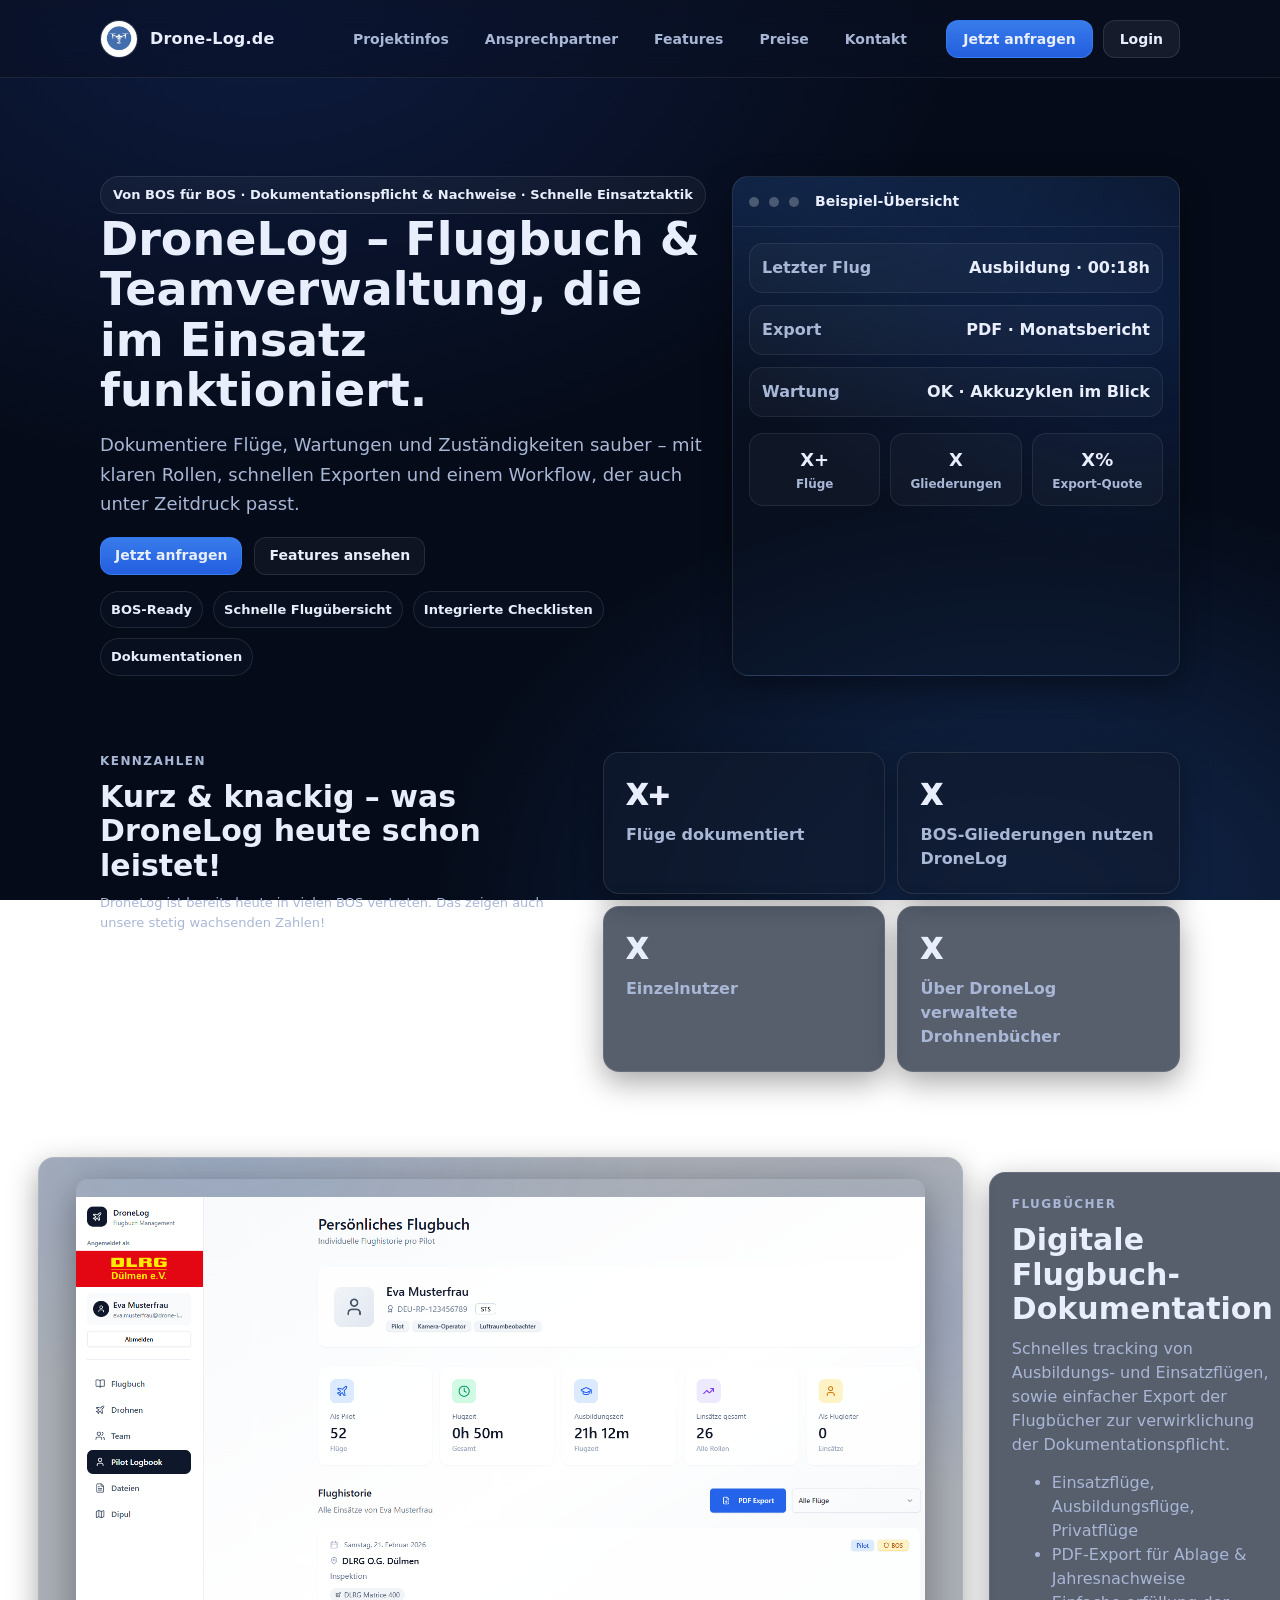
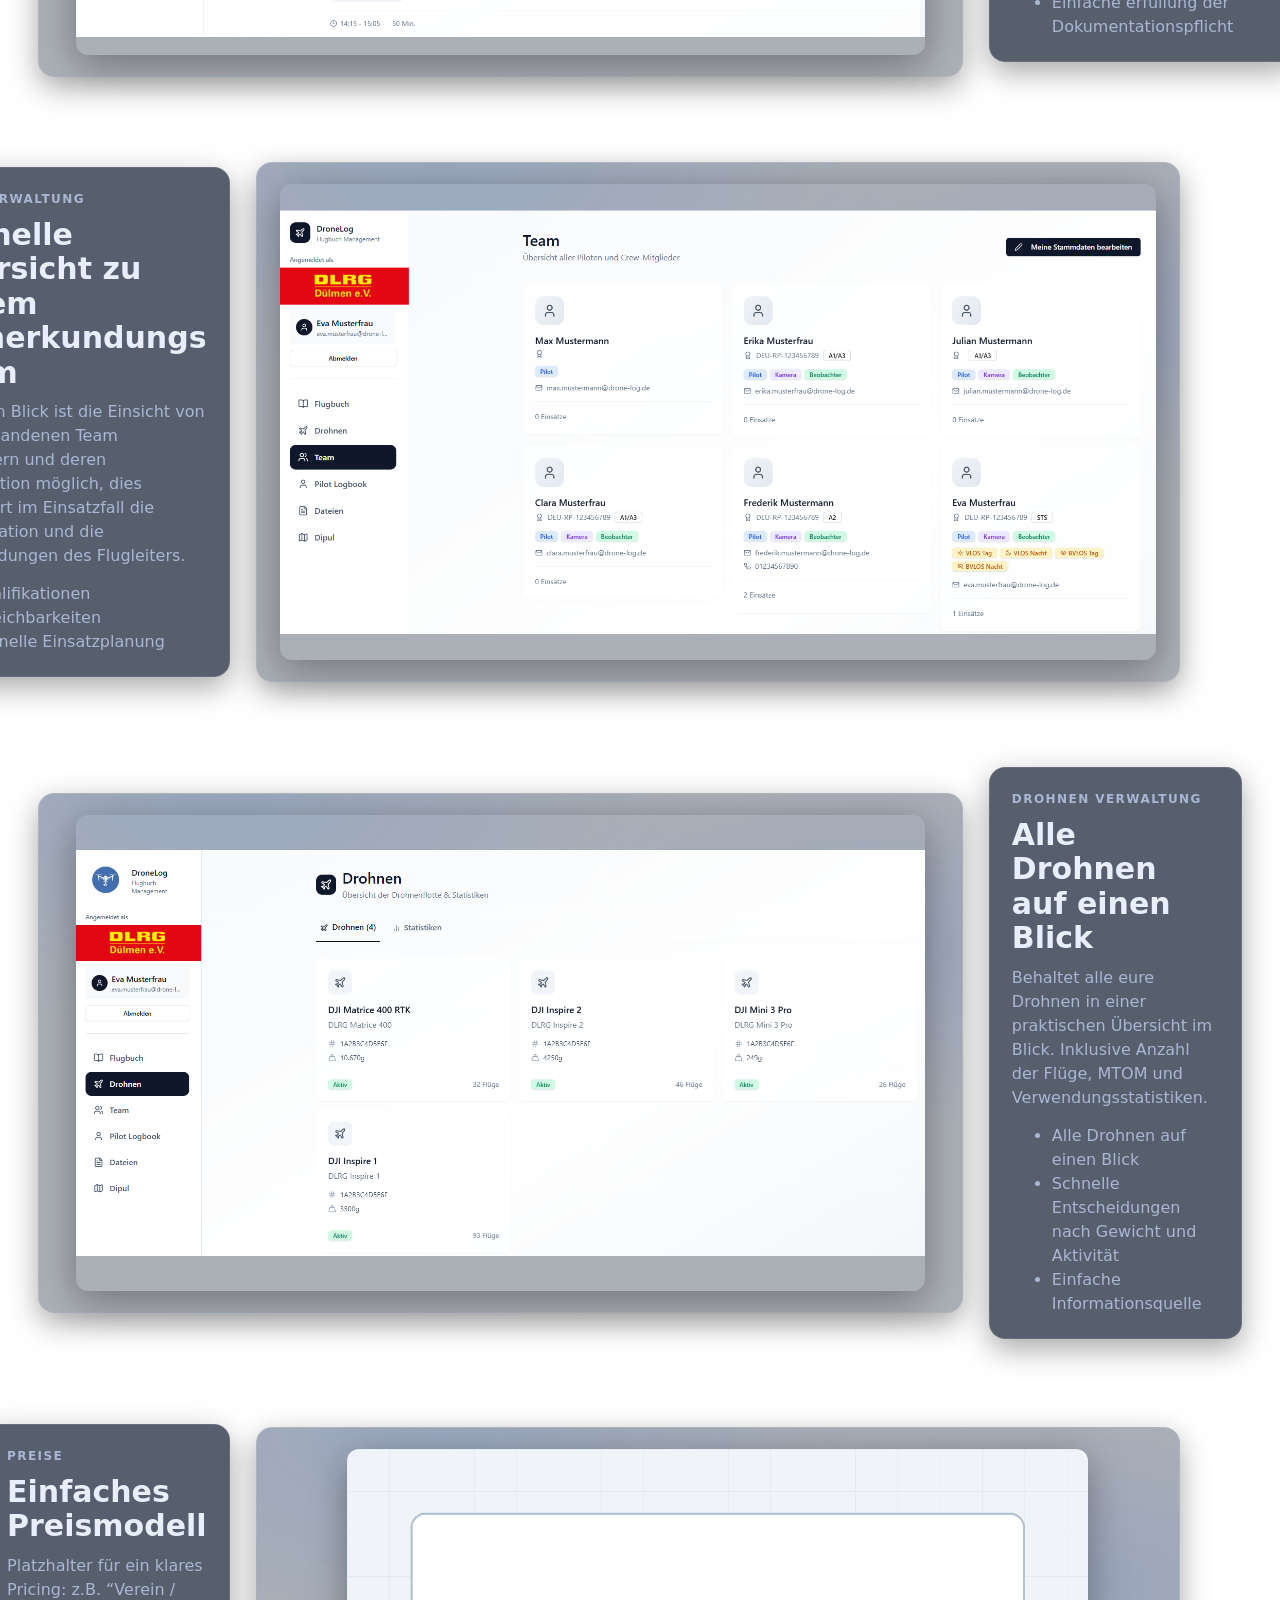
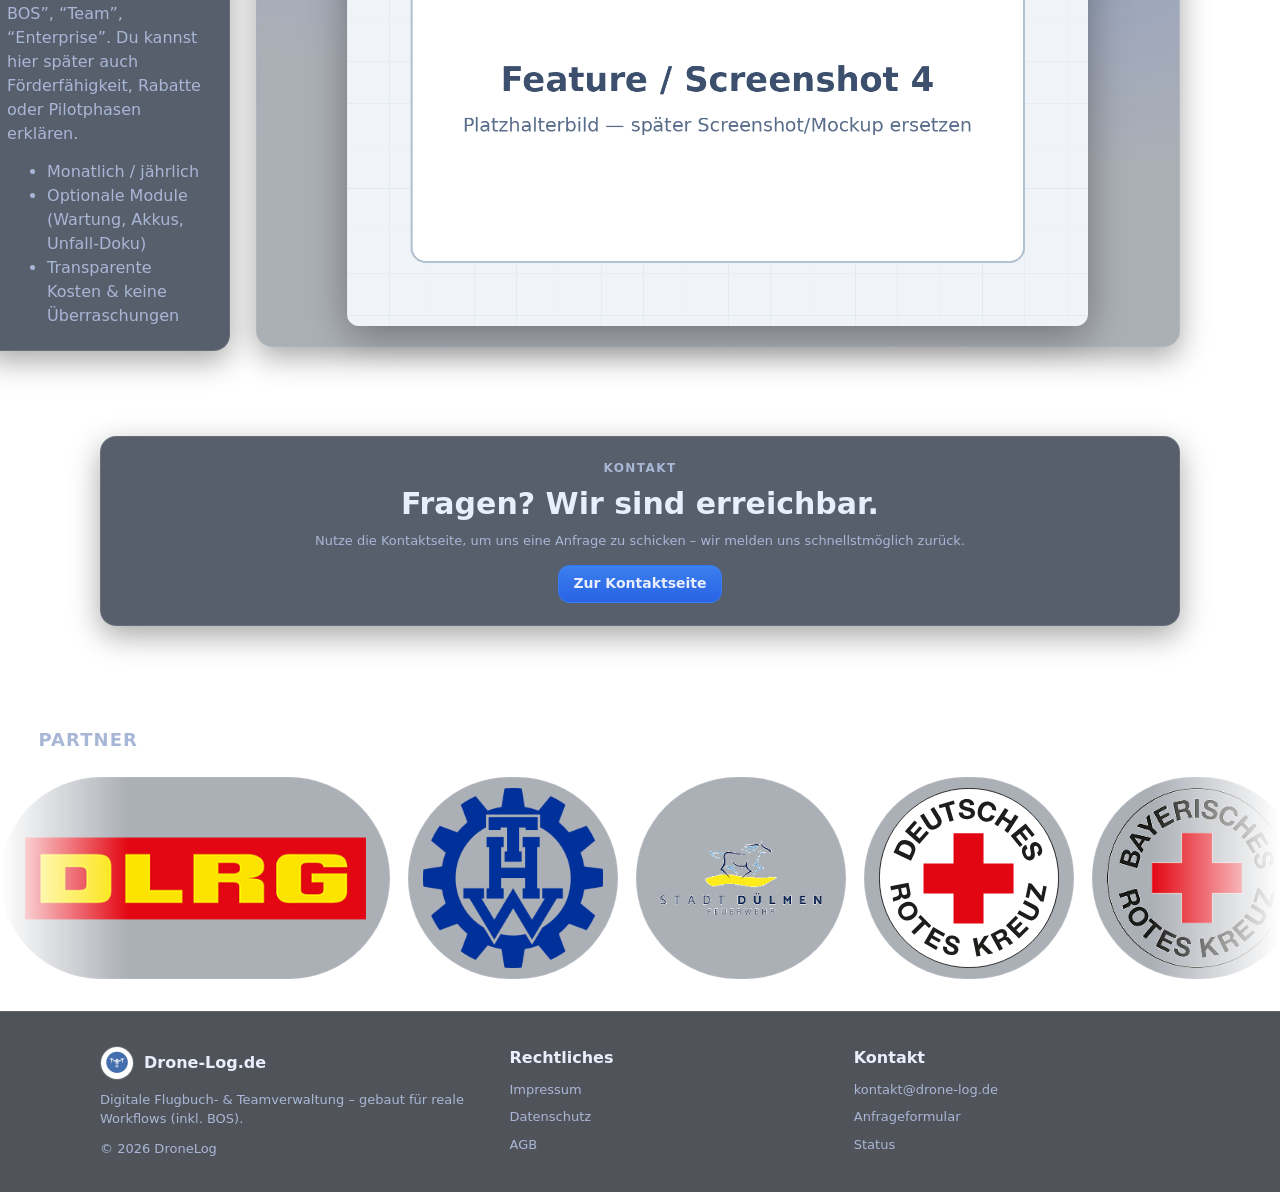
==== commit 17dcbe95: "V1.2.5" ====
--- a/index.html
+++ b/index.html
@@ -242,10 +242,10 @@
       <div class="logo-pill"><img src="assets/img/partners/thw.png" alt="THW Logo"/></div>
       <div class="logo-pill"><img src="assets/img/partners/feuerwehr-duelmen.png" alt="Feuerwehr Dülmen Logo"/></div>
       <div class="logo-pill"><img src="assets/img/partners/drk.svg" alt="DRK Logo"/></div>
-      <div class="logo-pill"><img src="assets/img/partners/brk.svg" alt="BRK Logo"/></div>
+      <div class="logo-pill"><img src="assets/img/partners/brk.png" alt="BRK Logo"/></div>
       <div class="logo-pill"><img src="assets/img/partners/wasserwacht.png" alt="Wasserwacht Logo"/></div>
       <div class="logo-pill"><img src="assets/img/partners/polizei-nrw.svg" alt="Polizei Logo"/></div>
-      <div class="logo-pill"><img src="assets/img/partners/rettungsdienst.svg" alt="Rettungsdienst Logo"/></div>
+      <div class="logo-pill"><img src="assets/img/partners/rettungsdienst.png" alt="Rettungsdienst Logo"/></div>
       <div class="logo-pill"><img src="assets/img/partners/katastrophenschutz.svg" alt="KatS Logo"/></div>
       <div class="logo-pill"><img src="assets/img/partners/kommunal.svg" alt="Kommunal Logo"/></div>
       <div class="logo-pill"><img src="assets/img/partners/partner-1.svg" alt="Partner Logo"/></div>
@@ -254,10 +254,10 @@
       <div class="logo-pill"><img src="assets/img/partners/thw.png" alt="THW Logo"/></div>
       <div class="logo-pill"><img src="assets/img/partners/feuerwehr-duelmen.png" alt="Feuerwehr Dülmen Logo"/></div>
       <div class="logo-pill"><img src="assets/img/partners/drk.svg" alt="DRK Logo"/></div>
-      <div class="logo-pill"><img src="assets/img/partners/brk.svg" alt="BRK Logo"/></div>
+      <div class="logo-pill"><img src="assets/img/partners/brk.png" alt="BRK Logo"/></div>
       <div class="logo-pill"><img src="assets/img/partners/wasserwacht.png" alt="Wasserwacht Logo"/></div>
       <div class="logo-pill"><img src="assets/img/partners/polizei-nrw.svg" alt="Polizei Logo"/></div>
-      <div class="logo-pill"><img src="assets/img/partners/rettungsdienst.svg" alt="Rettungsdienst Logo"/></div>
+      <div class="logo-pill"><img src="assets/img/partners/rettungsdienst.png" alt="Rettungsdienst Logo"/></div>
       <div class="logo-pill"><img src="assets/img/partners/katastrophenschutz.svg" alt="KatS Logo"/></div>
       <div class="logo-pill"><img src="assets/img/partners/kommunal.svg" alt="Kommunal Logo"/></div>
       <div class="logo-pill"><img src="assets/img/partners/partner-1.svg" alt="Partner Logo"/></div>
--- a/assets/css/style.css
+++ b/assets/css/style.css
@@ -1173,3 +1173,61 @@
 .video-list > .video-row + .video-row{
   margin-top: 22px !important;
 }
+
+
+/* === FIXED BACKGROUND LAYER === */
+html, body {
+    height: 100%;
+}
+
+body {
+    position: relative;
+    z-index: 0;
+    background: none;
+}
+
+.background-fixed {
+    position: fixed;
+    inset: 0;
+    z-index: -1;
+    background:
+        radial-gradient(1200px 800px at 20% 0%, rgba(30, 58, 138, 0.35), transparent 60%),
+        radial-gradient(1000px 700px at 80% 100%, rgba(59, 130, 246, 0.25), transparent 60%),
+        #050b18;
+    background-repeat: no-repeat;
+    background-size: cover;
+}
+
+
+/* ========================================= */
+/* Projektinfos: Text Sections (like video cards) */
+/* ========================================= */
+.info-list{
+  display:flex;
+  flex-direction:column;
+  gap: 22px;
+  margin-top: 18px;
+}
+
+.info-card{
+  padding: 18px;
+  border-radius: var(--l-radius);
+  border: 1px solid rgba(255,255,255,0.10);
+  background:
+    radial-gradient(800px 400px at 20% 0%, rgba(59,130,246,0.10), transparent 60%),
+    rgba(17,26,46,0.35);
+}
+
+.info-card h2{
+  margin: 0;
+  font-size: 18px;
+}
+
+.info-card p{
+  margin: 10px 0 0;
+  color: var(--c-muted);
+  font-weight: 600;
+  line-height: 1.7;
+  font-size: 14px;
+  max-width: 95ch;
+}
--- a/assets/css/style.css
+++ b/assets/css/style.css
@@ -1173,3 +1173,61 @@
 .video-list > .video-row + .video-row{
   margin-top: 22px !important;
 }
+
+
+/* === FIXED BACKGROUND LAYER === */
+html, body {
+    height: 100%;
+}
+
+body {
+    position: relative;
+    z-index: 0;
+    background: none;
+}
+
+.background-fixed {
+    position: fixed;
+    inset: 0;
+    z-index: -1;
+    background:
+        radial-gradient(1200px 800px at 20% 0%, rgba(30, 58, 138, 0.35), transparent 60%),
+        radial-gradient(1000px 700px at 80% 100%, rgba(59, 130, 246, 0.25), transparent 60%),
+        #050b18;
+    background-repeat: no-repeat;
+    background-size: cover;
+}
+
+
+/* ========================================= */
+/* Projektinfos: Text Sections (like video cards) */
+/* ========================================= */
+.info-list{
+  display:flex;
+  flex-direction:column;
+  gap: 22px;
+  margin-top: 18px;
+}
+
+.info-card{
+  padding: 18px;
+  border-radius: var(--l-radius);
+  border: 1px solid rgba(255,255,255,0.10);
+  background:
+    radial-gradient(800px 400px at 20% 0%, rgba(59,130,246,0.10), transparent 60%),
+    rgba(17,26,46,0.35);
+}
+
+.info-card h2{
+  margin: 0;
+  font-size: 18px;
+}
+
+.info-card p{
+  margin: 10px 0 0;
+  color: var(--c-muted);
+  font-weight: 600;
+  line-height: 1.7;
+  font-size: 14px;
+  max-width: 95ch;
+}
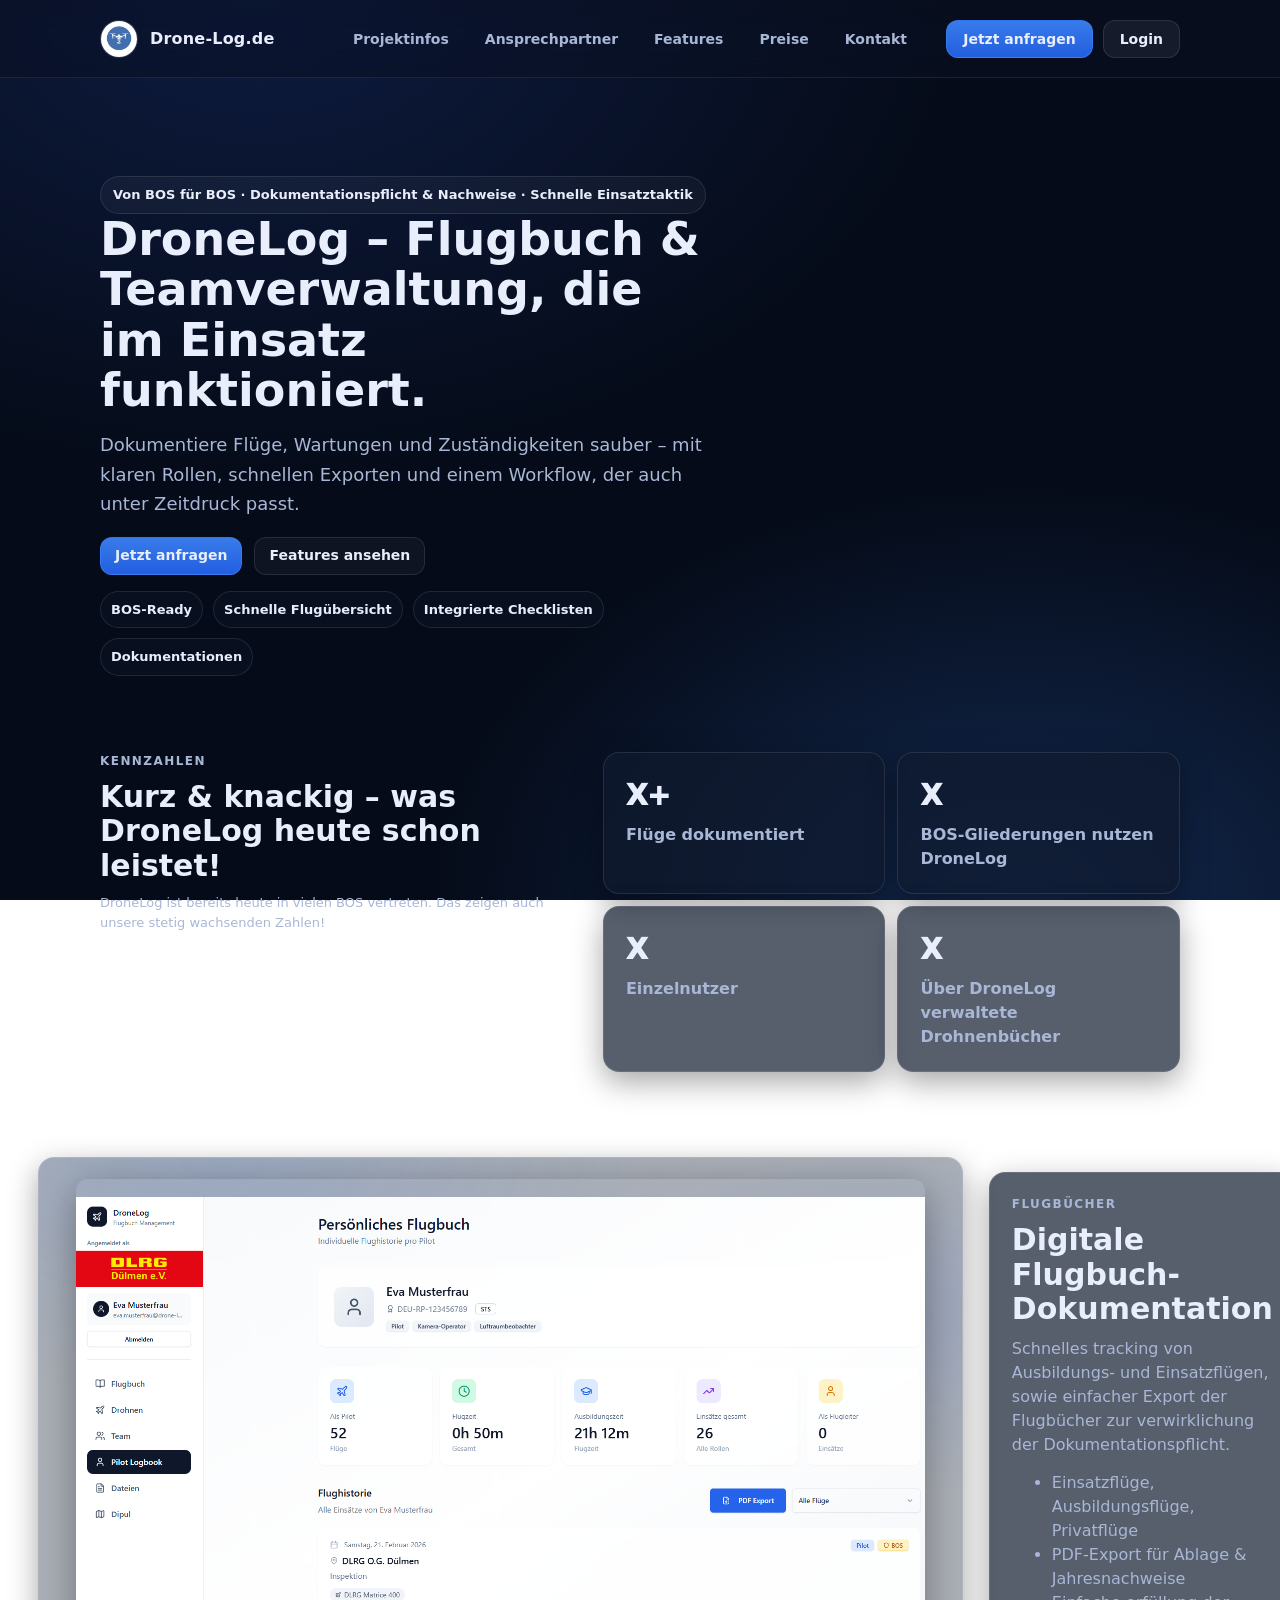
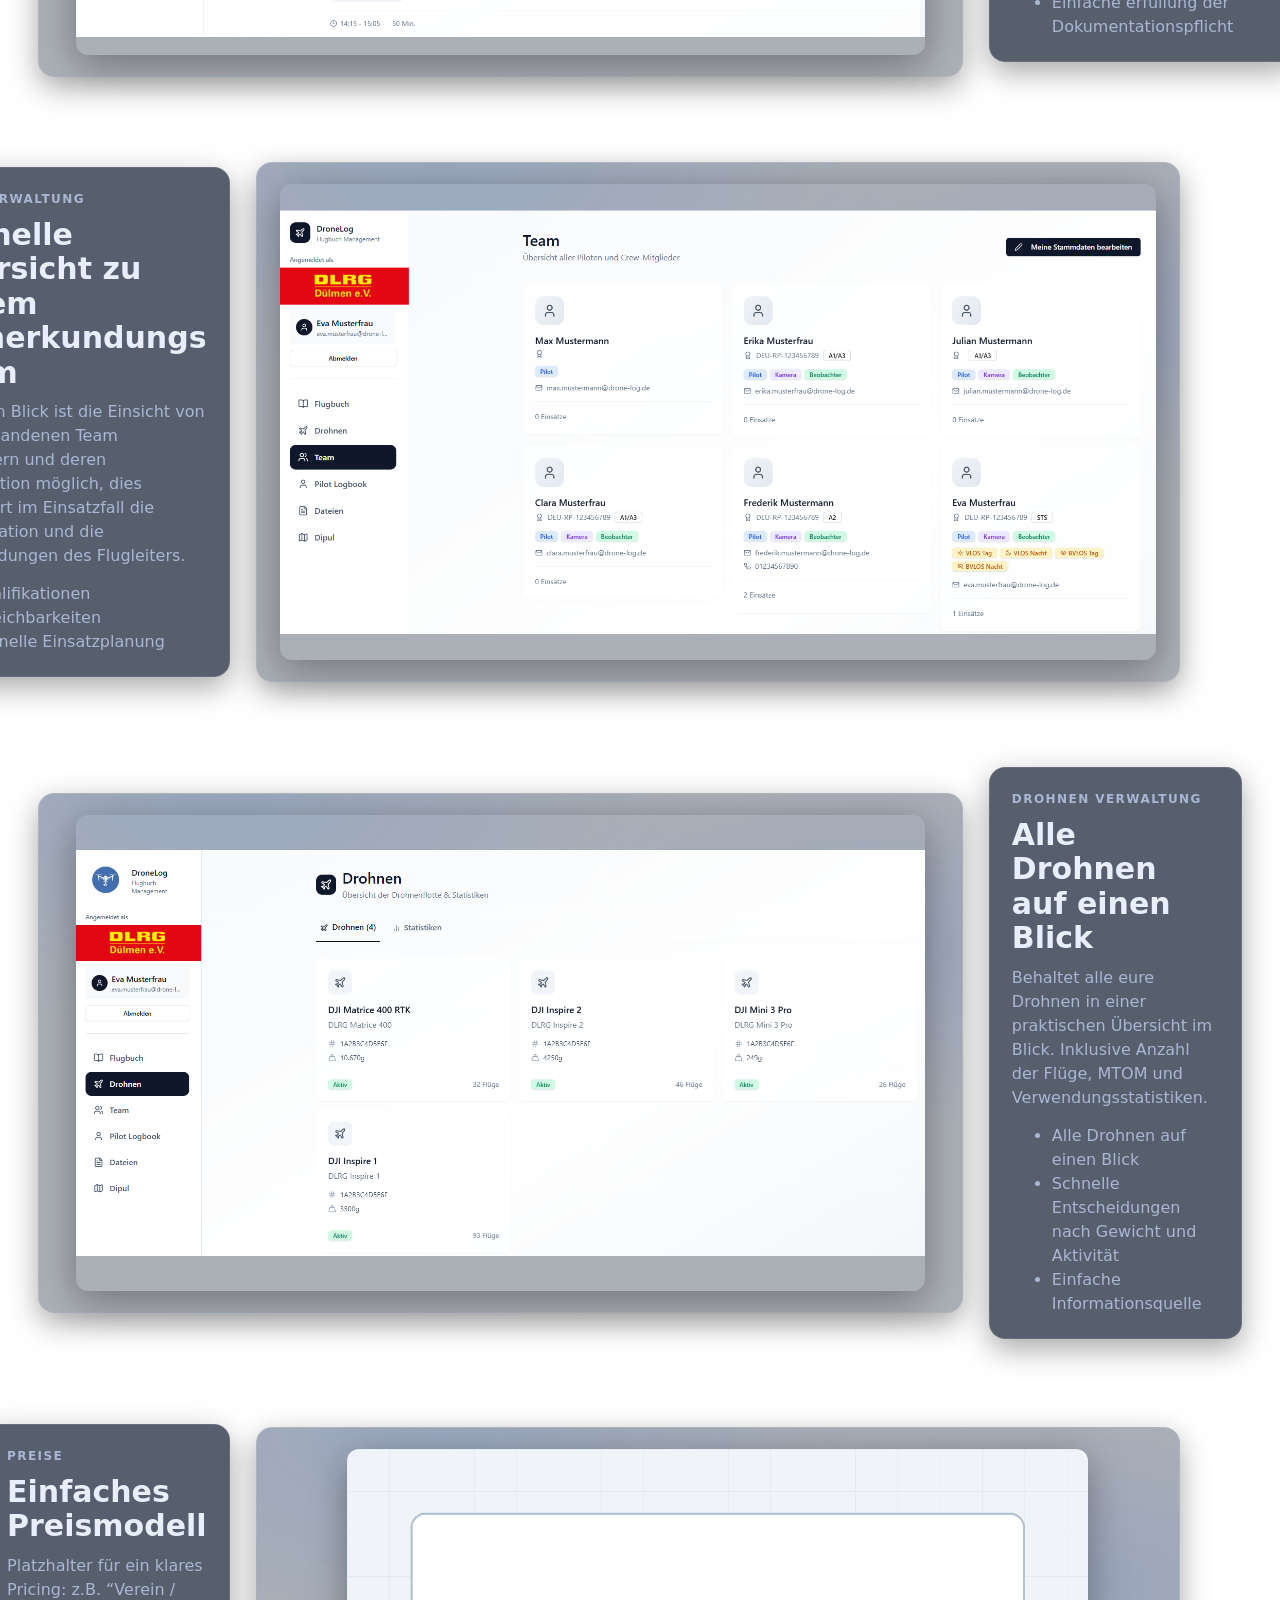
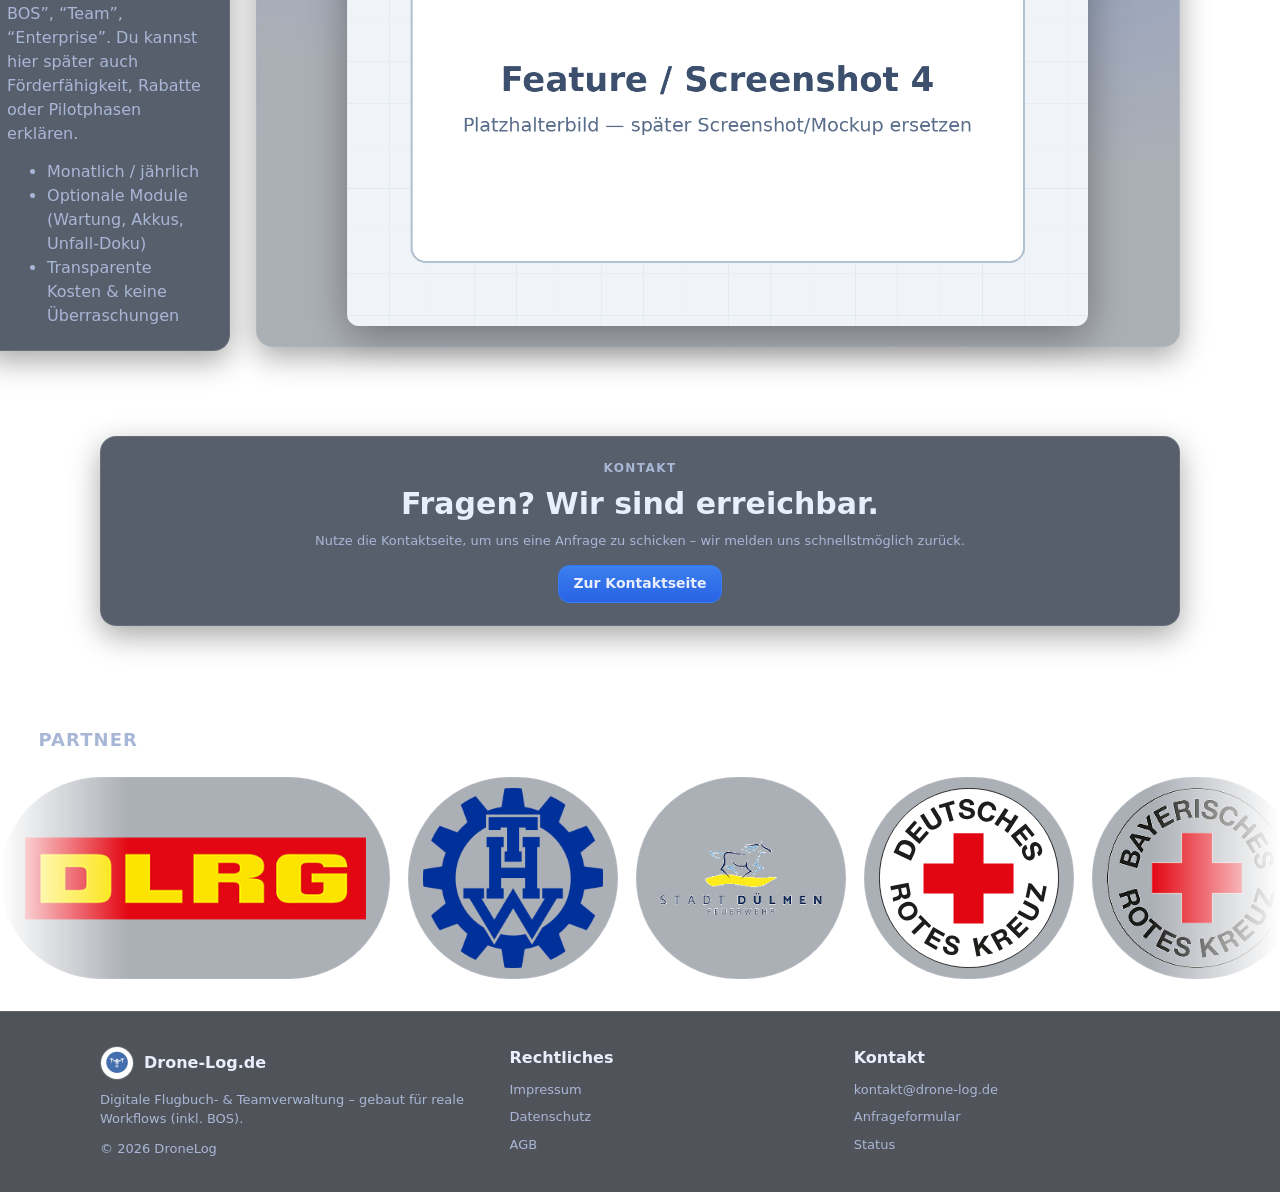
==== commit cfc6b532: "V1.2.5 fix Mobilansicht" ====
--- a/index.html
+++ b/index.html
@@ -65,42 +65,6 @@
       </div>
     </div>
 
-    <div class="hero-visual card">
-      <div class="hero-visual-top">
-        <div class="dot"></div><div class="dot"></div><div class="dot"></div>
-        <span class="hero-visual-title">Beispiel-Übersicht</span>
-      </div>
-
-      <div class="hero-visual-body">
-        <div class="mini-row">
-          <div class="mini-label">Letzter Flug</div>
-          <div class="mini-value">Ausbildung · 00:18h</div>
-        </div>
-        <div class="mini-row">
-          <div class="mini-label">Export</div>
-          <div class="mini-value">PDF · Monatsbericht</div>
-        </div>
-        <div class="mini-row">
-          <div class="mini-label">Wartung</div>
-          <div class="mini-value">OK · Akkuzyklen im Blick</div>
-        </div>
-
-        <div class="mini-metrics">
-          <div class="mini-metric">
-            <div class="mini-metric-num">X+</div>
-            <div class="mini-metric-lbl">Flüge</div>
-          </div>
-          <div class="mini-metric">
-            <div class="mini-metric-num">X</div>
-            <div class="mini-metric-lbl">Gliederungen</div>
-          </div>
-          <div class="mini-metric">
-            <div class="mini-metric-num">X%</div>
-            <div class="mini-metric-lbl">Export-Quote</div>
-          </div>
-        </div>
-      </div>
-    </div>
   </div>
 </section>
 
--- a/assets/css/style.css
+++ b/assets/css/style.css
@@ -1231,3 +1231,188 @@
   font-size: 14px;
   max-width: 95ch;
 }
+
+
+/* ========================================= */
+/* MOBILE LAYOUT HARDENING (no desktop change) */
+/* ========================================= */
+
+/* Stop accidental horizontal scroll on small screens */
+@media (max-width: 520px){
+  html, body{
+    width: 100%;
+    max-width: 100%;
+    overflow-x: hidden;
+  }
+
+  /* Ensure containers never exceed viewport */
+  .container{
+    width: 100%;
+    max-width: 100%;
+    padding-left: 16px;
+    padding-right: 16px;
+  }
+
+  /* Any card/grid should not force overflow */
+  .card, .topic-card, .info-card, .video-row, .video-text{
+    max-width: 100%;
+  }
+
+  /* Hero: prevent side-by-side overflow (stack) */
+  .hero,
+  .hero-grid,
+  .hero-inner,
+  .hero-content,
+  .hero-visual{
+    width: 100%;
+    max-width: 100%;
+  }
+
+  /* Common two-column sections: force single column on narrow phones */
+  .section-grid,
+  .feature-row,
+  .row,
+  .grid,
+  .grid-2,
+  .grid-two,
+  .grid-split{
+    grid-template-columns: 1fr !important;
+  }
+
+  /* Images/iframes inside media boxes always fit */
+  img, iframe{
+    max-width: 100%;
+  }
+
+  /* Pills / tags wrap instead of pushing width */
+  .pills,
+  .tags,
+  .chips{
+    flex-wrap: wrap;
+  }
+
+  /* Buttons in header wrap nicely */
+  header .nav-actions,
+  header .actions,
+  header .header-actions{
+    flex-wrap: wrap;
+    gap: 10px;
+  }
+}
+
+
+
+
+/* ===== MOBILE HERO REAL FIX ===== */
+@media (max-width: 900px){
+
+  .hero-grid{
+    grid-template-columns: 1fr !important;
+    gap:20px;
+  }
+
+  .hero-visual{
+    order:2;
+    width:100%;
+    max-width:100%;
+  }
+
+  .hero-copy{
+    order:1;
+  }
+
+  /* stop hero card pushing width */
+  .hero-visual.card{
+    width:100%;
+    max-width:100%;
+  }
+
+}
+
+/* ===== PARTNER LOGOS MOBILE SCALE ===== */
+@media (max-width: 900px){
+
+  .partner img,
+  .partners img,
+  .partner-logo img{
+    transform:scale(0.5);
+    transform-origin:center;
+  }
+
+}
+
+
+/* ========================================= */
+/* MOBILE: HERO + OVERFLOW (keep desktop unchanged) */
+/* ========================================= */
+@media (max-width: 900px){
+  /* Force stacking even if grid rules get weird */
+  .hero-grid{
+    display: flex !important;
+    flex-direction: column !important;
+    gap: 20px !important;
+  }
+  .hero-copy{ order: 1; }
+  .hero-visual{ order: 2; width: 100% !important; max-width: 100% !important; }
+
+  /* Prevent any section from causing horizontal overflow */
+  #content, main, section{
+    max-width: 100%;
+    overflow-x: clip;
+  }
+}
+
+/* ========================================= */
+/* MOBILE: PARTNER MARQUEE SCALE (logos + pills) */
+/* ========================================= */
+@media (max-width: 900px){
+  .marquee .logo-pill{
+    padding: 10px 14px !important;
+    border-radius: 18px !important;
+  }
+  .marquee .logo-pill img{
+    height: 42px !important; /* ~50% smaller */
+    width: auto !important;
+    transform: none !important; /* keep crisp */
+  }
+}
+
+
+/* ===== MOBILE WIDTH HARDENING ===== */
+@media (max-width: 900px){
+  *, *::before, *::after{
+    min-width: 0;
+  }
+
+  .container,
+  .container-fluid,
+  .card,
+  .pad,
+  .hero-copy,
+  .stats-inner,
+  .stats-grid,
+  .feature,
+  .feature > *,
+  .footer-grid,
+  .mobile-panel{
+    width: 100% !important;
+    max-width: 100% !important;
+  }
+
+  h1, h2, h3, p, li, a, span, div{
+    overflow-wrap: anywhere;
+    word-break: break-word;
+  }
+
+  .hero .container.hero-grid{
+    grid-template-columns: 1fr !important;
+  }
+
+  .section .feature,
+  .feature,
+  .stats-grid,
+  .stats-inner,
+  .footer-grid{
+    grid-template-columns: 1fr !important;
+  }
+}
--- a/assets/css/style.css
+++ b/assets/css/style.css
@@ -1231,3 +1231,188 @@
   font-size: 14px;
   max-width: 95ch;
 }
+
+
+/* ========================================= */
+/* MOBILE LAYOUT HARDENING (no desktop change) */
+/* ========================================= */
+
+/* Stop accidental horizontal scroll on small screens */
+@media (max-width: 520px){
+  html, body{
+    width: 100%;
+    max-width: 100%;
+    overflow-x: hidden;
+  }
+
+  /* Ensure containers never exceed viewport */
+  .container{
+    width: 100%;
+    max-width: 100%;
+    padding-left: 16px;
+    padding-right: 16px;
+  }
+
+  /* Any card/grid should not force overflow */
+  .card, .topic-card, .info-card, .video-row, .video-text{
+    max-width: 100%;
+  }
+
+  /* Hero: prevent side-by-side overflow (stack) */
+  .hero,
+  .hero-grid,
+  .hero-inner,
+  .hero-content,
+  .hero-visual{
+    width: 100%;
+    max-width: 100%;
+  }
+
+  /* Common two-column sections: force single column on narrow phones */
+  .section-grid,
+  .feature-row,
+  .row,
+  .grid,
+  .grid-2,
+  .grid-two,
+  .grid-split{
+    grid-template-columns: 1fr !important;
+  }
+
+  /* Images/iframes inside media boxes always fit */
+  img, iframe{
+    max-width: 100%;
+  }
+
+  /* Pills / tags wrap instead of pushing width */
+  .pills,
+  .tags,
+  .chips{
+    flex-wrap: wrap;
+  }
+
+  /* Buttons in header wrap nicely */
+  header .nav-actions,
+  header .actions,
+  header .header-actions{
+    flex-wrap: wrap;
+    gap: 10px;
+  }
+}
+
+
+
+
+/* ===== MOBILE HERO REAL FIX ===== */
+@media (max-width: 900px){
+
+  .hero-grid{
+    grid-template-columns: 1fr !important;
+    gap:20px;
+  }
+
+  .hero-visual{
+    order:2;
+    width:100%;
+    max-width:100%;
+  }
+
+  .hero-copy{
+    order:1;
+  }
+
+  /* stop hero card pushing width */
+  .hero-visual.card{
+    width:100%;
+    max-width:100%;
+  }
+
+}
+
+/* ===== PARTNER LOGOS MOBILE SCALE ===== */
+@media (max-width: 900px){
+
+  .partner img,
+  .partners img,
+  .partner-logo img{
+    transform:scale(0.5);
+    transform-origin:center;
+  }
+
+}
+
+
+/* ========================================= */
+/* MOBILE: HERO + OVERFLOW (keep desktop unchanged) */
+/* ========================================= */
+@media (max-width: 900px){
+  /* Force stacking even if grid rules get weird */
+  .hero-grid{
+    display: flex !important;
+    flex-direction: column !important;
+    gap: 20px !important;
+  }
+  .hero-copy{ order: 1; }
+  .hero-visual{ order: 2; width: 100% !important; max-width: 100% !important; }
+
+  /* Prevent any section from causing horizontal overflow */
+  #content, main, section{
+    max-width: 100%;
+    overflow-x: clip;
+  }
+}
+
+/* ========================================= */
+/* MOBILE: PARTNER MARQUEE SCALE (logos + pills) */
+/* ========================================= */
+@media (max-width: 900px){
+  .marquee .logo-pill{
+    padding: 10px 14px !important;
+    border-radius: 18px !important;
+  }
+  .marquee .logo-pill img{
+    height: 42px !important; /* ~50% smaller */
+    width: auto !important;
+    transform: none !important; /* keep crisp */
+  }
+}
+
+
+/* ===== MOBILE WIDTH HARDENING ===== */
+@media (max-width: 900px){
+  *, *::before, *::after{
+    min-width: 0;
+  }
+
+  .container,
+  .container-fluid,
+  .card,
+  .pad,
+  .hero-copy,
+  .stats-inner,
+  .stats-grid,
+  .feature,
+  .feature > *,
+  .footer-grid,
+  .mobile-panel{
+    width: 100% !important;
+    max-width: 100% !important;
+  }
+
+  h1, h2, h3, p, li, a, span, div{
+    overflow-wrap: anywhere;
+    word-break: break-word;
+  }
+
+  .hero .container.hero-grid{
+    grid-template-columns: 1fr !important;
+  }
+
+  .section .feature,
+  .feature,
+  .stats-grid,
+  .stats-inner,
+  .footer-grid{
+    grid-template-columns: 1fr !important;
+  }
+}
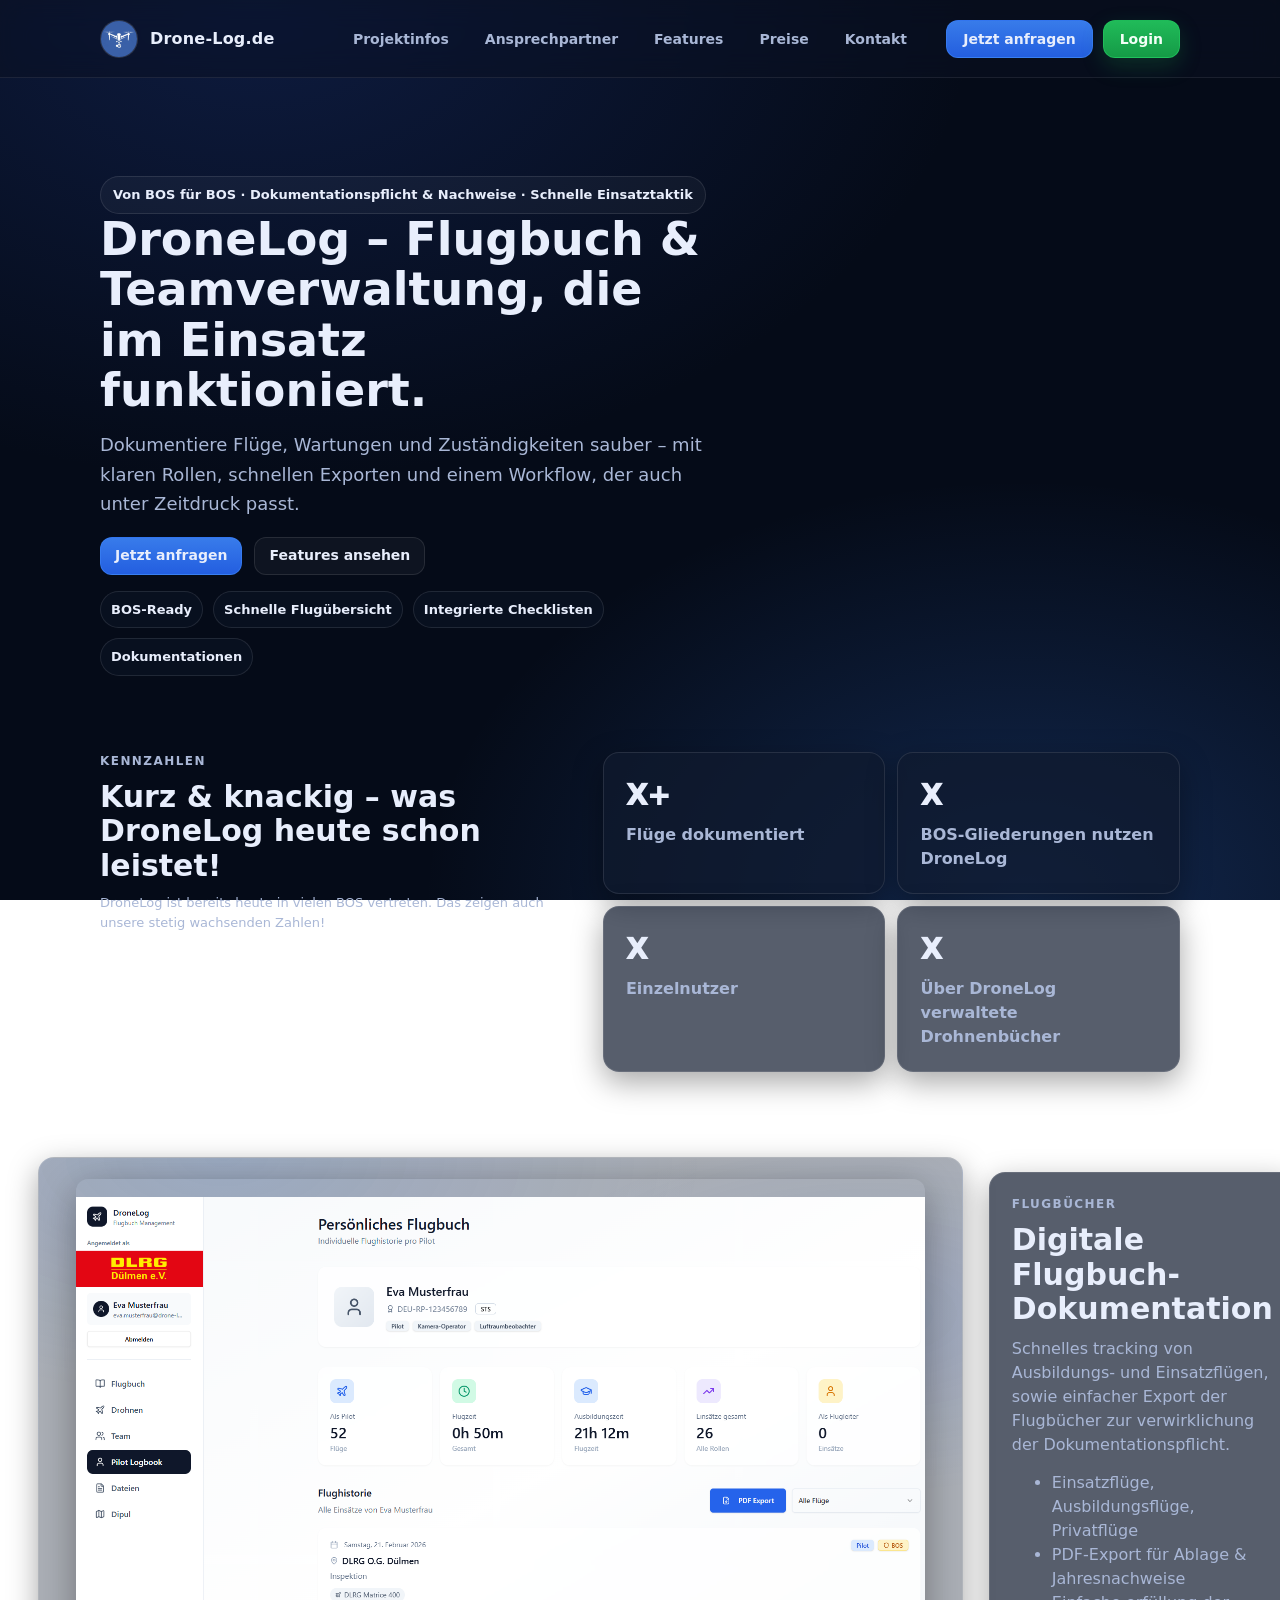
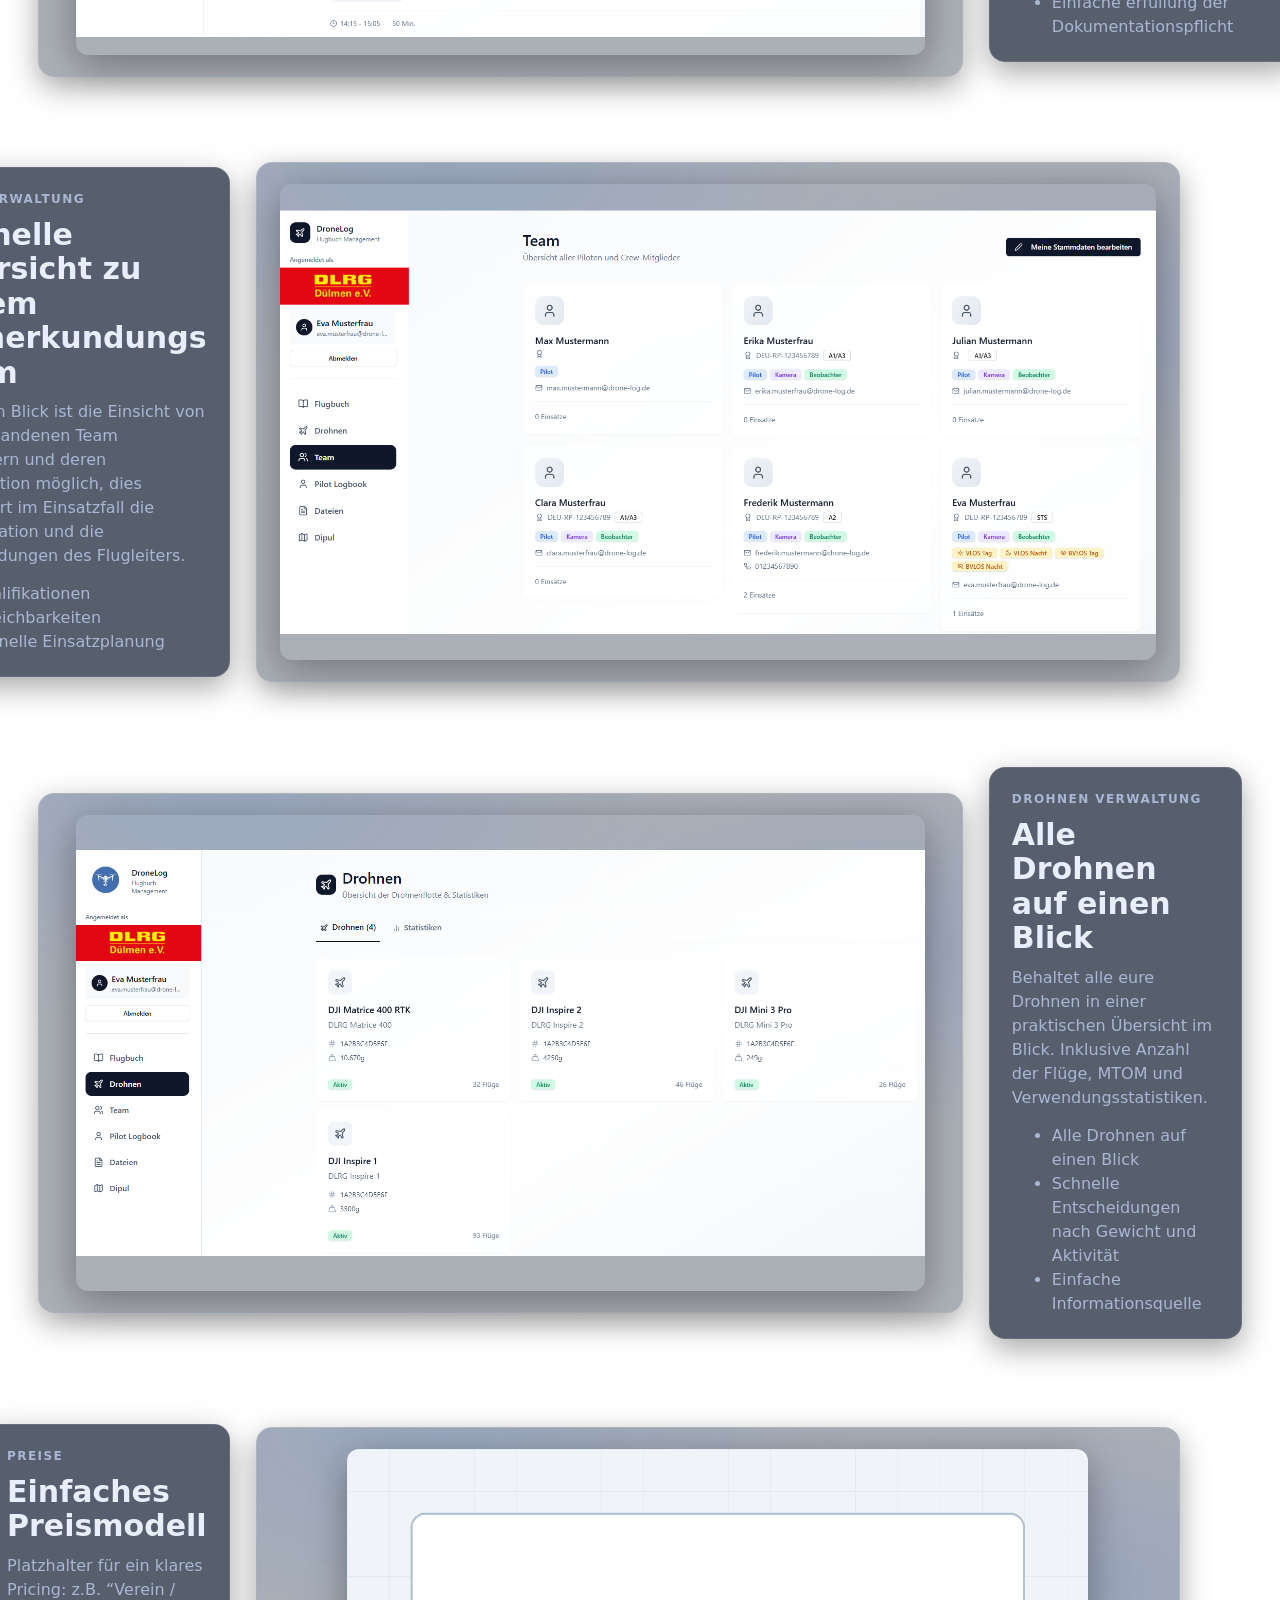
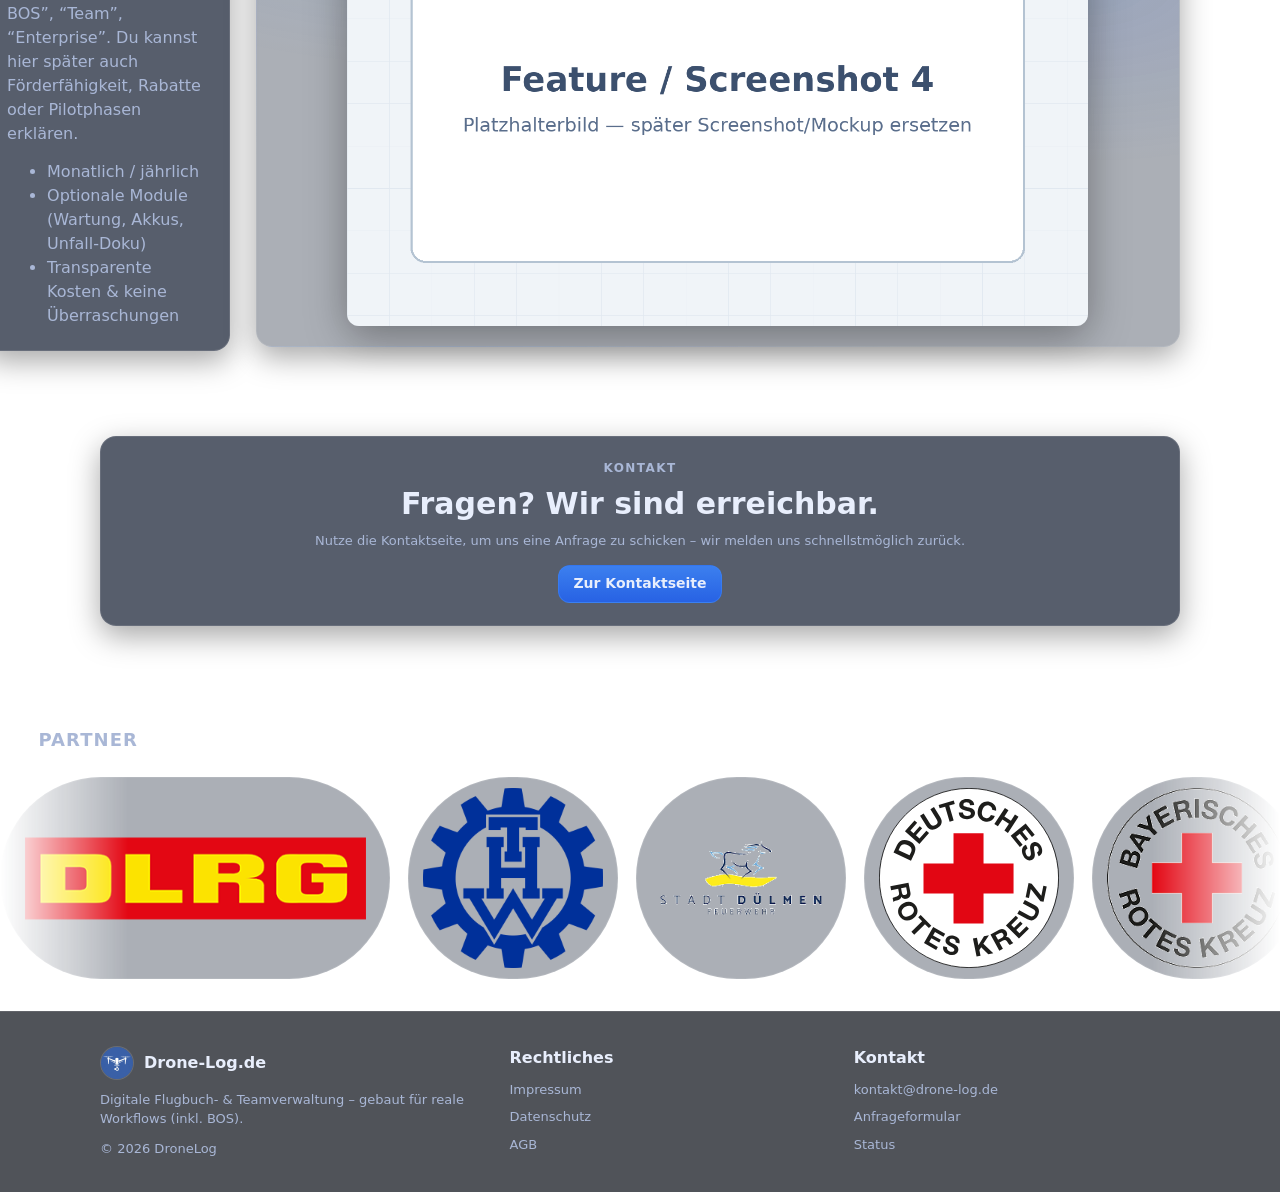
==== commit 4786512d: "V1.2.6 Generalupload" ====
--- a/index.html
+++ b/index.html
@@ -31,7 +31,7 @@
 <a href="kontakt.html">Kontakt</a>
 </nav>
 <div class="header-actions">
-<button aria-controls="mobileNav" aria-expanded="false" class="btn burger" data-burger="" type="button">Menü</button>
+<button aria-controls="mobileNav" aria-expanded="false" aria-label="Menü öffnen" class="btn burger" data-burger="" type="button"><span class="burger-box" aria-hidden="true"><span></span><span></span><span></span></span></button>
 <a class="btn primary" href="anfragen.html">Jetzt anfragen</a>
 <a class="btn" href="https://drone-log.de/" rel="noopener" target="_blank">Login</a>
 </div>
@@ -248,17 +248,17 @@
 <div>
 <strong>Rechtliches</strong>
 <div class="small" style="margin-top:10px; display:grid; gap:8px;">
-<a href="/impressum">Impressum</a>
-<a href="/datenschutz">Datenschutz</a>
-<a href="/agb">AGB</a>
+<a href="impressum.html">Impressum</a>
+<a href="datenschutz.html">Datenschutz</a>
+<a href="agb.html">AGB</a>
 </div>
 </div>
 <div>
 <strong>Kontakt</strong>
 <div class="small" style="margin-top:10px; display:grid; gap:8px;">
 <a href="mailto:kontakt@drone-log.de">kontakt@drone-log.de</a>
-<a href="#kontakt">Anfrageformular</a>
-<a href="/status">Status</a>
+<a href="kontakt.html#kontakt">Anfrageformular</a>
+<a href="status.html">Status</a>
 </div>
 </div>
 </div>
--- a/assets/css/style.css
+++ b/assets/css/style.css
@@ -98,6 +98,8 @@
   background:rgba(255,255,255,0.06);
   color:var(--c-text);
   font-weight:700; font-size:14px;
+  white-space:nowrap;
+  flex-shrink:0;
 }
 .btn:hover{background:rgba(255,255,255,0.10)}
 .btn.primary{
@@ -192,8 +194,17 @@
 @media (max-width: 980px){
   .nav{display:none}
   .burger{display:inline-flex}
-  .header-actions{min-width:auto}
-  .brand{min-width:auto}
+  .header-inner{position:relative; padding-right:72px}
+  .header-actions{
+    min-width:auto;
+    position:absolute;
+    right:20px;
+    top:50%;
+    transform:translateY(-50%);
+    margin-left:0;
+  }
+  .header-actions > a.btn{display:none}
+  .brand{min-width:auto; padding-right:0}
   .feature{grid-template-columns:1fr; gap:16px}
   .feature.reverse{direction:ltr}
   .hero h1{font-size:36px}
@@ -517,9 +528,14 @@
 }
 
 .mobile-actions{
-  display: grid;
-  gap: 10px;
-  margin-top: 12px;
+  display:grid;
+  grid-template-columns:1fr 1fr;
+  gap:10px;
+  margin:0 0 12px;
+}
+
+.mobile-actions .btn{
+  width:100%;
 }
 
 /* Blur overlay behind mobile menu */
@@ -1416,3 +1432,138 @@
     grid-template-columns: 1fr !important;
   }
 }
+
+
+/* ===== LOGIN BUTTON GREEN ===== */
+a.btn[href="https://drone-log.de/"],
+.mobile-actions a.btn[href="https://drone-log.de/"]{
+  border-color: rgba(34,197,94,0.75) !important;
+  background: linear-gradient(180deg, rgba(34,197,94,0.95), rgba(22,163,74,0.95)) !important;
+  color: #f3fff7 !important;
+  box-shadow: 0 8px 22px rgba(22,163,74,0.22);
+}
+
+a.btn[href="https://drone-log.de/"]:hover,
+.mobile-actions a.btn[href="https://drone-log.de/"]:hover{
+  filter: brightness(1.05);
+  background: linear-gradient(180deg, rgba(34,197,94,1), rgba(21,128,61,1)) !important;
+}
+
+/* ===== BURGER ICON ===== */
+.burger{
+  padding: 0 14px !important;
+  min-width: 56px;
+  justify-content:center;
+}
+
+.burger-box{
+  position: relative;
+  display: inline-flex;
+  width: 22px;
+  height: 16px;
+}
+
+.burger-box span{
+  position: absolute;
+  left: 0;
+  width: 100%;
+  height: 2.5px;
+  border-radius: 999px;
+  background: currentColor;
+  transition: transform .22s ease, opacity .18s ease, top .22s ease;
+}
+
+.burger-box span:nth-child(1){ top: 0; }
+.burger-box span:nth-child(2){ top: 6.5px; }
+.burger-box span:nth-child(3){ top: 13px; }
+
+.burger[aria-expanded="true"] .burger-box span:nth-child(1){
+  top: 6.5px;
+  transform: rotate(45deg);
+}
+
+.burger[aria-expanded="true"] .burger-box span:nth-child(2){
+  opacity: 0;
+}
+
+.burger[aria-expanded="true"] .burger-box span:nth-child(3){
+  top: 6.5px;
+  transform: rotate(-45deg);
+}
+
+/* ===== PARTNER MARQUEE FIX ===== */
+.marquee{
+  isolation: isolate;
+}
+
+.marquee__track{
+  will-change: transform;
+  transform: translate3d(0,0,0);
+  backface-visibility: hidden;
+}
+
+.logo-pill,
+.logo-pill img{
+  transform: translateZ(0);
+  backface-visibility: hidden;
+}
+
+@media (max-width: 900px){
+  .marquee{
+    mask-image: none;
+    -webkit-mask-image: none;
+    overflow: hidden;
+    padding-bottom: 18px;
+  }
+
+  .marquee__track{
+    gap: 14px;
+    animation-duration: 24s;
+  }
+
+  .logo-pill{
+    padding: 8px 12px !important;
+  }
+
+  .logo-pill img{
+    height: 36px !important;
+    max-width: none;
+    opacity: 1 !important;
+  }
+
+  .partners,
+  .partners .container-fluid,
+  .partners-title,
+  .marquee{
+    max-width: 100%;
+    overflow-x: hidden;
+  }
+}
+
+
+/* Button nowrap hotfix for tablets */
+.header-actions .btn,
+.mobile-actions .btn,
+.hero-cta .btn{
+  white-space: nowrap;
+}
+
+
+/* Legal / status pages */
+.legal-page{padding:42px 0 56px;}
+.legal-hero{margin-bottom:18px;}
+.legal-wrap{display:grid; gap:18px;}
+.legal-intro{display:grid; gap:14px;}
+.legal-box{padding:18px; border:1px solid var(--c-border); border-radius:16px; background:rgba(255,255,255,0.04);}
+.legal-box p,.legal-content p,.legal-content li,.legal-content address,.status-grid p{color:var(--c-muted);}
+.legal-box address{font-style:normal; line-height:1.7;}
+.legal-content{display:grid; gap:18px;}
+.legal-content h2{margin:0 0 8px; font-size:22px; line-height:1.2;}
+.legal-content h3{margin:0 0 8px; font-size:18px; line-height:1.2;}
+.legal-content p{margin:0;}
+.legal-content ul{margin:0; padding-left:20px;}
+.status-grid{display:grid; grid-template-columns:repeat(2,minmax(0,1fr)); gap:18px;}
+.status-pill{display:inline-flex; align-items:center; gap:10px; padding:10px 14px; border-radius:999px; border:1px solid rgba(34,197,94,0.35); background:rgba(34,197,94,0.12); color:var(--c-text); font-weight:800;}
+.status-dot{width:10px; height:10px; border-radius:999px; background:#22c55e; box-shadow:0 0 0 6px rgba(34,197,94,0.16);}
+.status-note{font-size:14px; color:var(--c-muted);}
+@media (max-width: 820px){.status-grid{grid-template-columns:1fr;}}
--- a/assets/css/style.css
+++ b/assets/css/style.css
@@ -98,6 +98,8 @@
   background:rgba(255,255,255,0.06);
   color:var(--c-text);
   font-weight:700; font-size:14px;
+  white-space:nowrap;
+  flex-shrink:0;
 }
 .btn:hover{background:rgba(255,255,255,0.10)}
 .btn.primary{
@@ -192,8 +194,17 @@
 @media (max-width: 980px){
   .nav{display:none}
   .burger{display:inline-flex}
-  .header-actions{min-width:auto}
-  .brand{min-width:auto}
+  .header-inner{position:relative; padding-right:72px}
+  .header-actions{
+    min-width:auto;
+    position:absolute;
+    right:20px;
+    top:50%;
+    transform:translateY(-50%);
+    margin-left:0;
+  }
+  .header-actions > a.btn{display:none}
+  .brand{min-width:auto; padding-right:0}
   .feature{grid-template-columns:1fr; gap:16px}
   .feature.reverse{direction:ltr}
   .hero h1{font-size:36px}
@@ -517,9 +528,14 @@
 }
 
 .mobile-actions{
-  display: grid;
-  gap: 10px;
-  margin-top: 12px;
+  display:grid;
+  grid-template-columns:1fr 1fr;
+  gap:10px;
+  margin:0 0 12px;
+}
+
+.mobile-actions .btn{
+  width:100%;
 }
 
 /* Blur overlay behind mobile menu */
@@ -1416,3 +1432,138 @@
     grid-template-columns: 1fr !important;
   }
 }
+
+
+/* ===== LOGIN BUTTON GREEN ===== */
+a.btn[href="https://drone-log.de/"],
+.mobile-actions a.btn[href="https://drone-log.de/"]{
+  border-color: rgba(34,197,94,0.75) !important;
+  background: linear-gradient(180deg, rgba(34,197,94,0.95), rgba(22,163,74,0.95)) !important;
+  color: #f3fff7 !important;
+  box-shadow: 0 8px 22px rgba(22,163,74,0.22);
+}
+
+a.btn[href="https://drone-log.de/"]:hover,
+.mobile-actions a.btn[href="https://drone-log.de/"]:hover{
+  filter: brightness(1.05);
+  background: linear-gradient(180deg, rgba(34,197,94,1), rgba(21,128,61,1)) !important;
+}
+
+/* ===== BURGER ICON ===== */
+.burger{
+  padding: 0 14px !important;
+  min-width: 56px;
+  justify-content:center;
+}
+
+.burger-box{
+  position: relative;
+  display: inline-flex;
+  width: 22px;
+  height: 16px;
+}
+
+.burger-box span{
+  position: absolute;
+  left: 0;
+  width: 100%;
+  height: 2.5px;
+  border-radius: 999px;
+  background: currentColor;
+  transition: transform .22s ease, opacity .18s ease, top .22s ease;
+}
+
+.burger-box span:nth-child(1){ top: 0; }
+.burger-box span:nth-child(2){ top: 6.5px; }
+.burger-box span:nth-child(3){ top: 13px; }
+
+.burger[aria-expanded="true"] .burger-box span:nth-child(1){
+  top: 6.5px;
+  transform: rotate(45deg);
+}
+
+.burger[aria-expanded="true"] .burger-box span:nth-child(2){
+  opacity: 0;
+}
+
+.burger[aria-expanded="true"] .burger-box span:nth-child(3){
+  top: 6.5px;
+  transform: rotate(-45deg);
+}
+
+/* ===== PARTNER MARQUEE FIX ===== */
+.marquee{
+  isolation: isolate;
+}
+
+.marquee__track{
+  will-change: transform;
+  transform: translate3d(0,0,0);
+  backface-visibility: hidden;
+}
+
+.logo-pill,
+.logo-pill img{
+  transform: translateZ(0);
+  backface-visibility: hidden;
+}
+
+@media (max-width: 900px){
+  .marquee{
+    mask-image: none;
+    -webkit-mask-image: none;
+    overflow: hidden;
+    padding-bottom: 18px;
+  }
+
+  .marquee__track{
+    gap: 14px;
+    animation-duration: 24s;
+  }
+
+  .logo-pill{
+    padding: 8px 12px !important;
+  }
+
+  .logo-pill img{
+    height: 36px !important;
+    max-width: none;
+    opacity: 1 !important;
+  }
+
+  .partners,
+  .partners .container-fluid,
+  .partners-title,
+  .marquee{
+    max-width: 100%;
+    overflow-x: hidden;
+  }
+}
+
+
+/* Button nowrap hotfix for tablets */
+.header-actions .btn,
+.mobile-actions .btn,
+.hero-cta .btn{
+  white-space: nowrap;
+}
+
+
+/* Legal / status pages */
+.legal-page{padding:42px 0 56px;}
+.legal-hero{margin-bottom:18px;}
+.legal-wrap{display:grid; gap:18px;}
+.legal-intro{display:grid; gap:14px;}
+.legal-box{padding:18px; border:1px solid var(--c-border); border-radius:16px; background:rgba(255,255,255,0.04);}
+.legal-box p,.legal-content p,.legal-content li,.legal-content address,.status-grid p{color:var(--c-muted);}
+.legal-box address{font-style:normal; line-height:1.7;}
+.legal-content{display:grid; gap:18px;}
+.legal-content h2{margin:0 0 8px; font-size:22px; line-height:1.2;}
+.legal-content h3{margin:0 0 8px; font-size:18px; line-height:1.2;}
+.legal-content p{margin:0;}
+.legal-content ul{margin:0; padding-left:20px;}
+.status-grid{display:grid; grid-template-columns:repeat(2,minmax(0,1fr)); gap:18px;}
+.status-pill{display:inline-flex; align-items:center; gap:10px; padding:10px 14px; border-radius:999px; border:1px solid rgba(34,197,94,0.35); background:rgba(34,197,94,0.12); color:var(--c-text); font-weight:800;}
+.status-dot{width:10px; height:10px; border-radius:999px; background:#22c55e; box-shadow:0 0 0 6px rgba(34,197,94,0.16);}
+.status-note{font-size:14px; color:var(--c-muted);}
+@media (max-width: 820px){.status-grid{grid-template-columns:1fr;}}
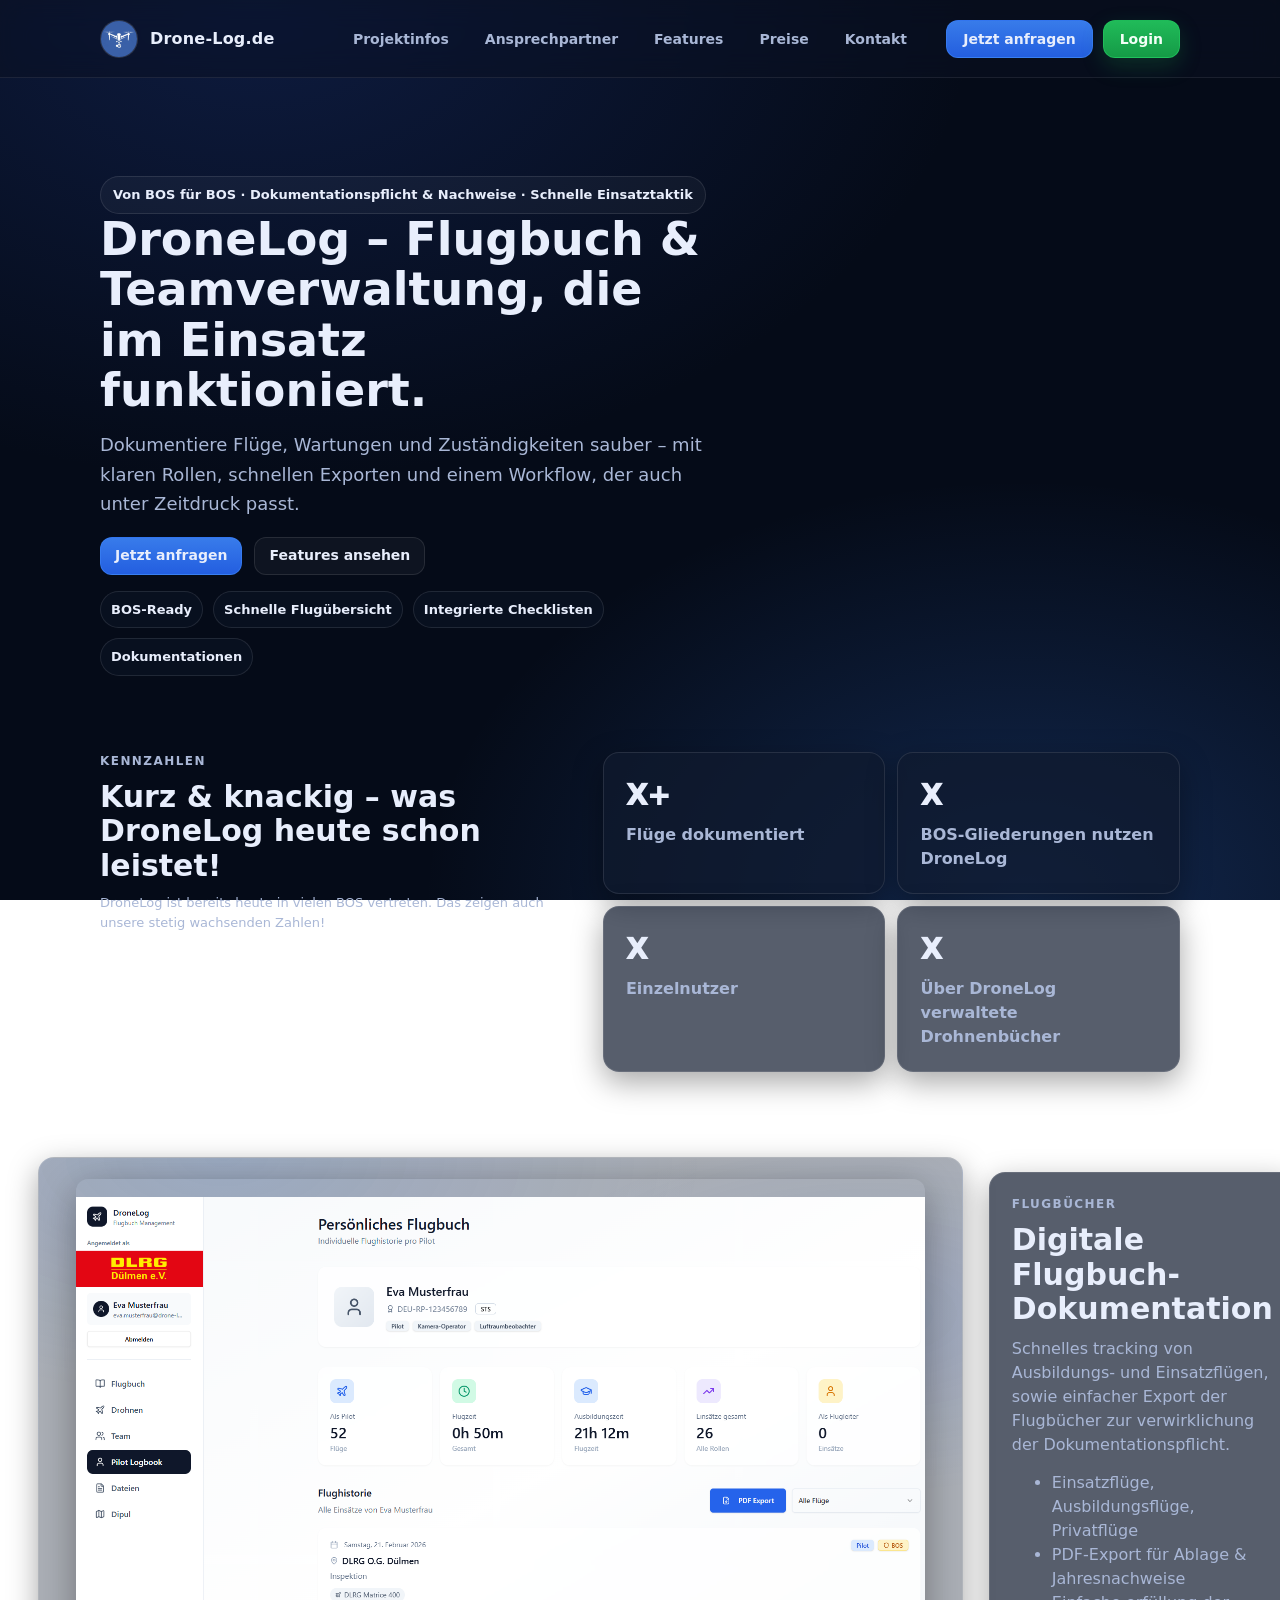
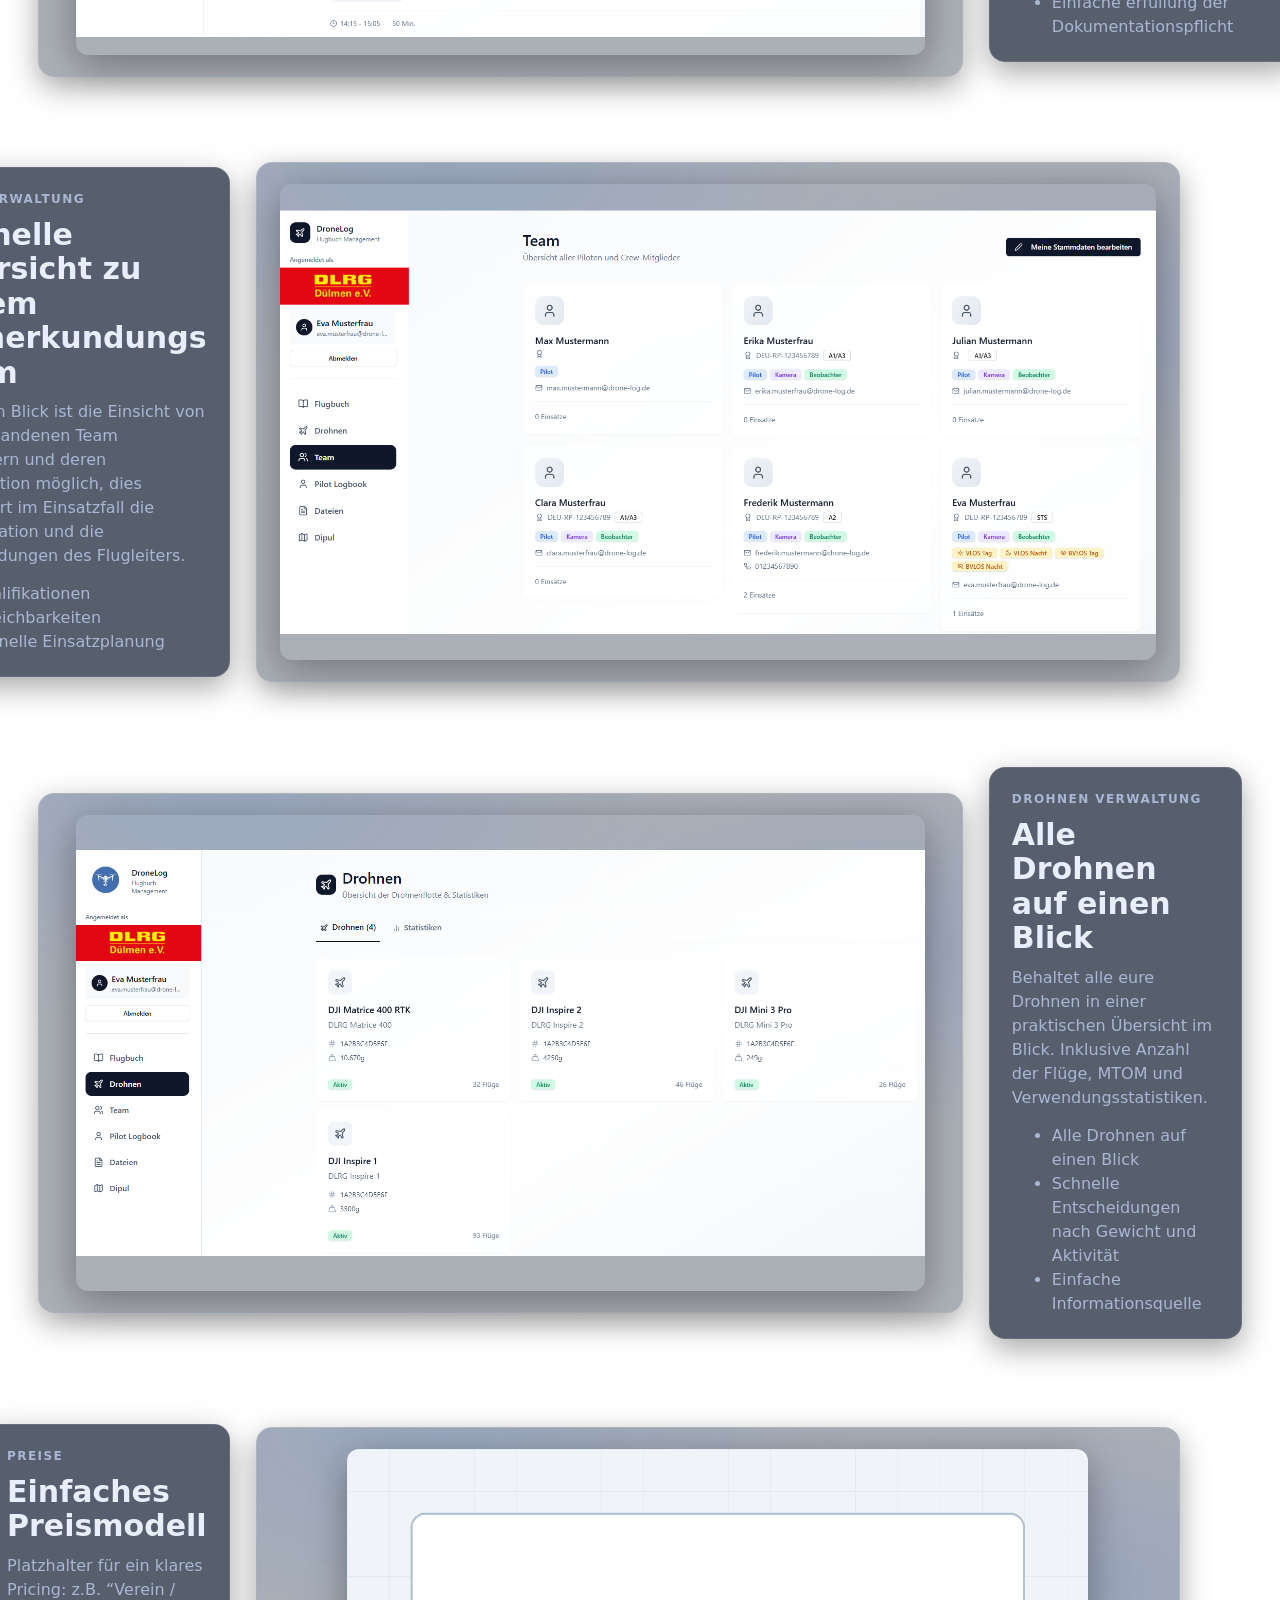
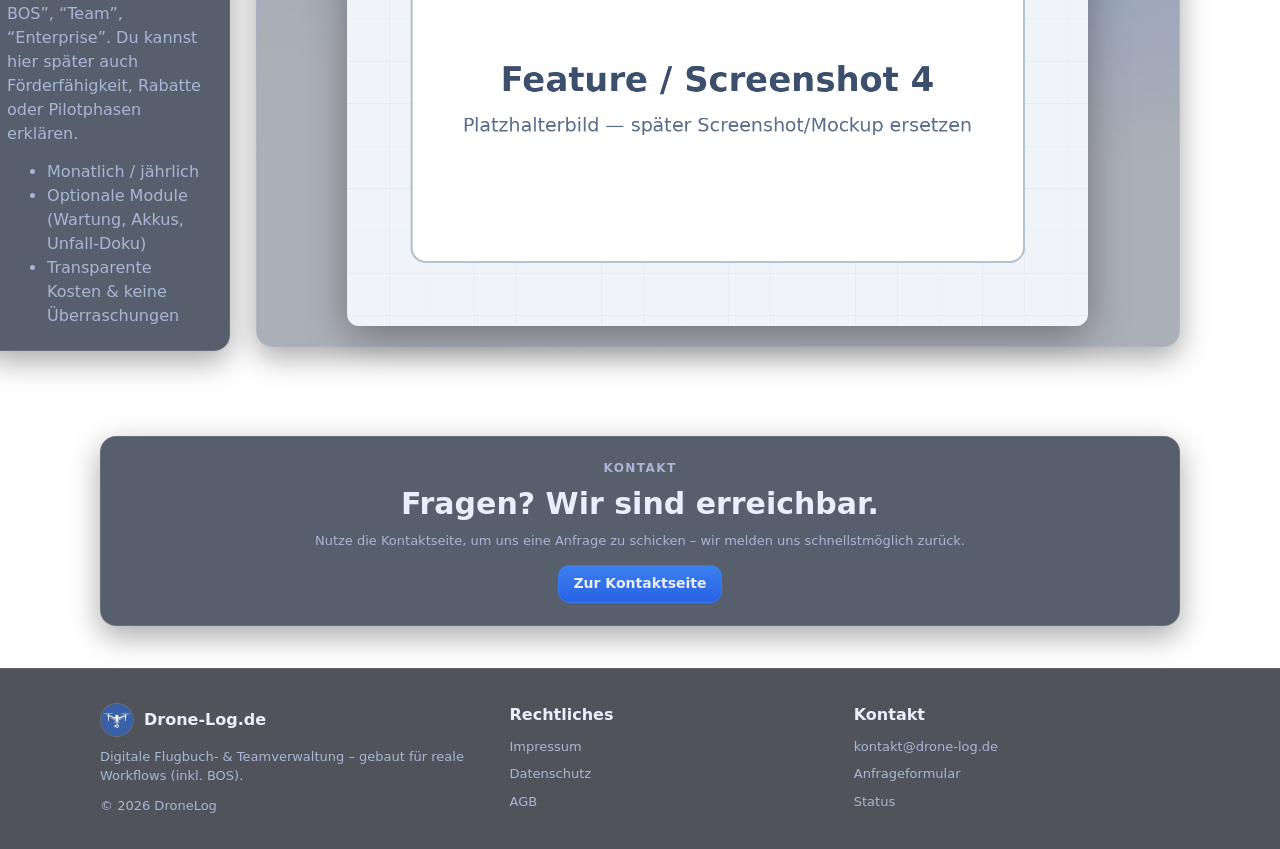
==== commit 151e9e05: "Update index.html" ====
--- a/index.html
+++ b/index.html
@@ -194,7 +194,7 @@
 </section>
 
 </main>
-<!-- Partner Marquee -->
+<!-- Partner Marquee
 <div class="partner-sep" aria-hidden="true"></div>
 <section class="partners" aria-label="Partner">
   <div class="container-fluid">
@@ -228,7 +228,7 @@
       <div class="logo-pill"><img src="assets/img/partners/partner-2.svg" alt="Partner Logo"/></div>
     </div>
   </div>
-</section>
+</section> -->
 
 <footer aria-label="Footer" class="footer">
 <div class="container footer-grid">
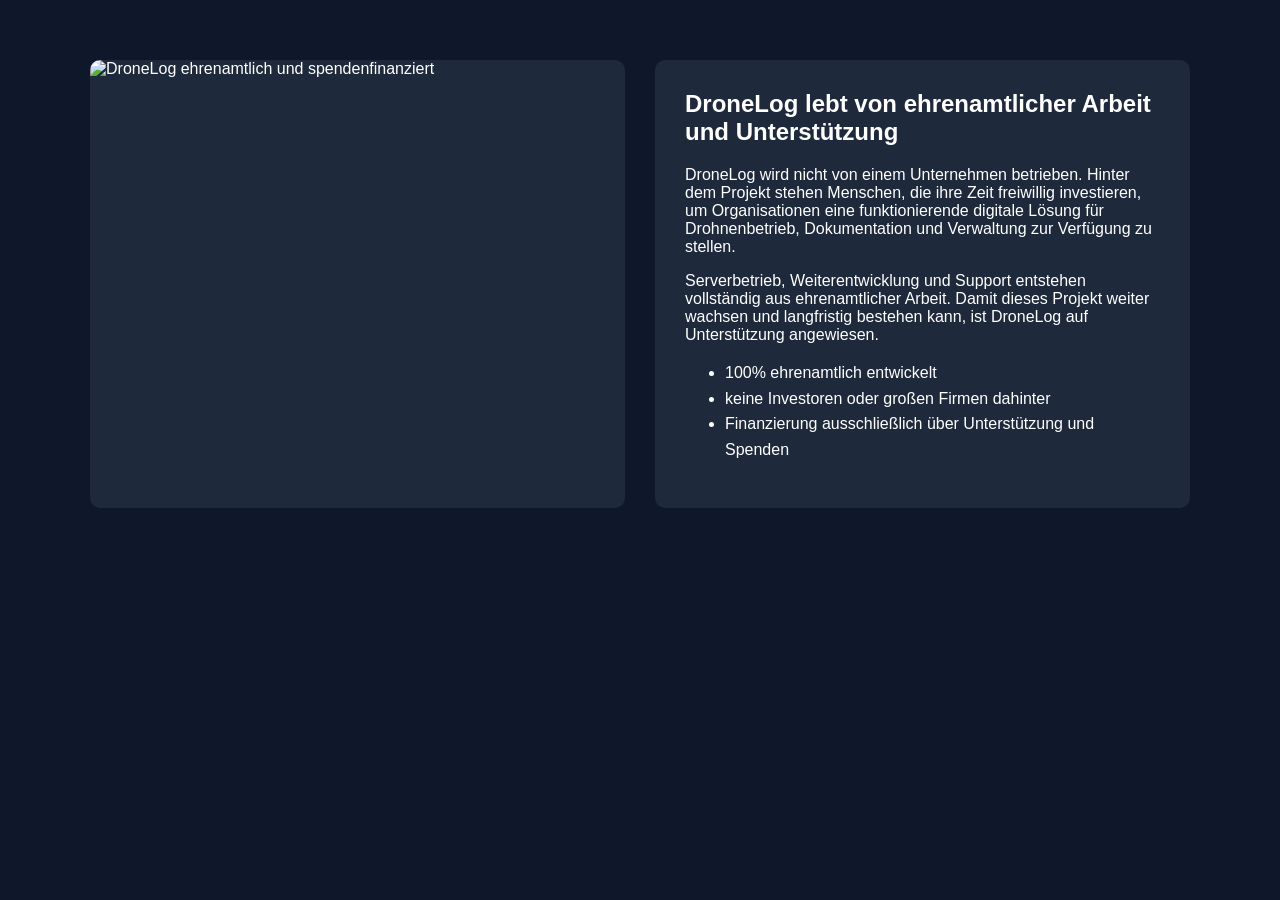
==== commit bade0ceb: "Add files via upload" ====
--- a/index.html
+++ b/index.html
@@ -1,267 +1,54 @@
 <!DOCTYPE html>
-
 <html lang="de">
 <head>
-<meta charset="utf-8"/>
-<meta content="width=device-width, initial-scale=1" name="viewport"/>
-<title>DroneLog – Digitale Flugbuch- &amp; Teamverwaltung</title>
-<meta content="DroneLog – digitale Flugbuch- und Teamverwaltung (BOS-Fokus). Export, Rollen, Nachweise und mehr." name="description"/>
-<link as="style" href="assets/css/style.css?v=2" rel="preload"/>
-<link href="assets/css/style.css?v=2" rel="stylesheet"/>
-<!-- Lädt theme.json und setzt CSS-Variablen (dein Wunsch: Styles im JSON) -->
-<script defer="" src="assets/js/applyTheme.js"></script>
-<script defer="" src="assets/js/main.js"></script>
+<meta charset="UTF-8">
+<title>DroneLog – Preise</title>
+<style>
+body{font-family:Arial, sans-serif;margin:0;background:#0f172a;color:white}
+.section{padding:60px 20px}
+.container{max-width:1100px;margin:auto;display:grid;grid-template-columns:1fr 1fr;gap:30px}
+.card{background:#1e293b;border-radius:10px;overflow:hidden}
+.card img{width:100%;display:block}
+.pad{padding:30px}
+h2{margin-top:0}
+ul{line-height:1.6}
+@media(max-width:800px){
+.container{grid-template-columns:1fr}
+}
+</style>
 </head>
 <body>
-<div class="background-fixed"></div>
-<a class="skip-link" href="#content">Zum Inhalt springen</a>
-<header class="site-header">
-<div class="container header-inner">
-<a aria-label="DroneLog Startseite" class="brand" href="index.html#top">
-<span class="brand-logo">
-<img alt="DroneLog Logo" src="assets/img/logo-dronelog.jpg"/>
-</span>
-<span class="brand-name">Drone-Log.de</span>
-</a>
-<nav aria-label="Hauptnavigation" class="nav">
-<a class="active" href="projektinfos.html">Projektinfos</a>
-<a href="ansprechpartner.html">Ansprechpartner</a>
-<a href="features.html">Features</a>
-<a href="preise.html">Preise</a>
-<a href="kontakt.html">Kontakt</a>
-</nav>
-<div class="header-actions">
-<button aria-controls="mobileNav" aria-expanded="false" aria-label="Menü öffnen" class="btn burger" data-burger="" type="button"><span class="burger-box" aria-hidden="true"><span></span><span></span><span></span></span></button>
-<a class="btn primary" href="anfragen.html">Jetzt anfragen</a>
-<a class="btn" href="https://drone-log.de/" rel="noopener" target="_blank">Login</a>
+
+<section class="section">
+<div class="container">
+
+<div class="card">
+<img src="assets/img/preise-spenden.jpg" alt="DroneLog ehrenamtlich und spendenfinanziert">
 </div>
-</div>
-<!-- Mobile Nav -->
-<div class="mobile-nav" data-mobile-nav="" data-open="false" id="mobileNav"></div>
-</header>
-<main id="content">
-<!-- HERO / Kurz-Infobereich -->
 
-<section class="hero" id="top">
-  <div class="container hero-grid">
-    <div class="hero-copy">
-      <div class="hero-badge">Von BOS für BOS · Dokumentationspflicht & Nachweise · Schnelle Einsatztaktik</div>
-      <h1>DroneLog – Flugbuch &amp; Teamverwaltung, die im Einsatz funktioniert.</h1>
-      <p class="lead">
-        Dokumentiere Flüge, Wartungen und Zuständigkeiten sauber – mit klaren Rollen, schnellen Exporten und einem Workflow,
-        der auch unter Zeitdruck passt.
-      </p>
+<div class="card pad">
+<h2>DroneLog lebt von ehrenamtlicher Arbeit und Unterstützung</h2>
+<p>
+DroneLog wird nicht von einem Unternehmen betrieben. Hinter dem Projekt stehen Menschen,
+die ihre Zeit freiwillig investieren, um Organisationen eine funktionierende digitale
+Lösung für Drohnenbetrieb, Dokumentation und Verwaltung zur Verfügung zu stellen.
+</p>
 
-      <div class="hero-cta">
-        <a class="btn primary" href="anfragen.html">Jetzt anfragen</a>
-        <a class="btn ghost" href="features.html">Features ansehen</a>
-      </div>
+<p>
+Serverbetrieb, Weiterentwicklung und Support entstehen vollständig aus ehrenamtlicher Arbeit.
+Damit dieses Projekt weiter wachsen und langfristig bestehen kann, ist DroneLog auf
+Unterstützung angewiesen.
+</p>
 
-      <div class="hero-chips" aria-label="Highlights">
-        <span class="chip">BOS-Ready</span>
-        <span class="chip">Schnelle Flugübersicht</span>
-        <span class="chip">Integrierte Checklisten</span>
-        <span class="chip">Dokumentationen</span>
-      </div>
-    </div>
+<ul>
+<li>100% ehrenamtlich entwickelt</li>
+<li>keine Investoren oder großen Firmen dahinter</li>
+<li>Finanzierung ausschließlich über Unterstützung und Spenden</li>
+</ul>
 
-  </div>
-</section>
-
-
-<section class="section stats" aria-label="Kennzahlen">
-  <div class="container">
-    <div class="stats-inner">
-      <div>
-        <div class="kicker">Kennzahlen</div>
-        <h2 style="margin-top:10px;">Kurz &amp; knackig – was DroneLog heute schon leistet!</h2>
-        <p class="small" style="margin-top:8px;">DroneLog ist bereits heute in vielen BOS vertreten. Das zeigen auch unsere stetig wachsenden Zahlen!</p>
-      </div>
-
-      <div class="stats-grid">
-        <div class="stat card pad">
-          <div class="stat-num">X+</div>
-          <div class="stat-lbl">Flüge dokumentiert</div>
-        </div>
-        <div class="stat card pad">
-          <div class="stat-num">X</div>
-          <div class="stat-lbl">BOS-Gliederungen nutzen DroneLog</div>
-        </div>
-        <div class="stat card pad">
-          <div class="stat-num">X</div>
-          <div class="stat-lbl">Einzelnutzer</div>
-        </div>
-        <div class="stat card pad">
-          <div class="stat-num">X</div>
-          <div class="stat-lbl">Über DroneLog verwaltete Drohnenbücher</div>
-        </div>
-      </div>
-    </div>
-  </div>
-</section>
-
-<!-- 5 Feature-Blöcke, abwechselnd Bild/Text links/rechts -->
-<section class="section" id="projektinfos">
-<div class="container-fluid feature">
-<div class="card media">
-<img alt="Platzhalter Screenshot 1" src="assets/img/feature-1.png"/>
-</div>
-<div class="card pad">
-<div class="kicker">Flugbücher</div>
-<h2>Digitale Flugbuch-Dokumentation</h2>
-<p>
-            Schnelles tracking von Ausbildungs- und Einsatzflügen, sowie einfacher Export der Flugbücher zur verwirklichung der Dokumentationspflicht.
-          </p>
-<ul>
-<li>Einsatzflüge, Ausbildungsflüge, Privatflüge</li>
-<li>PDF-Export für Ablage &amp; Jahresnachweise</li>
-<li>Einfache erfüllung der Dokumentationspflicht</li>
-</ul>
-</div>
-</div>
-</section>
-<section class="section" id="ansprechpartner">
-<div class="container feature reverse">
-<div class="card media">
-<img alt="Platzhalter Screenshot 2" src="assets/img/feature-2.png"/ class="wide">
-</div>
-<div class="card pad">
-<div class="kicker">Team-Verwaltung</div>
-<h2>Schnelle Übersicht zu eurem Fernerkundungs Team</h2>
-<p>
-            Auf einen Blick ist die Einsicht von den vorhandenen Team Mitgliedern und deren Qualifikation möglich,
-            dies erleichtert im Einsatzfall die Komunikation und die Entscheidungen des Flugleiters.
-          </p>
-<ul>
-<li>Qualifikationen</li>
-<li>Erreichbarkeiten</li>
-<li>Schnelle Einsatzplanung</li>
-</ul>
-</div>
-</div>
-</section>
-<section class="section" id="features">
-<div class="container-fluid feature">
-<div class="card media">
-<img alt="Platzhalter Screenshot 3" src="assets/img/feature-3.png"/>
-</div>
-<div class="card pad">
-<div class="kicker">Drohnen Verwaltung</div>
-<h2>Alle Drohnen auf einen Blick</h2>
-<p>
-            Behaltet alle eure Drohnen in einer praktischen Übersicht im Blick. Inklusive Anzahl der Flüge, MTOM und Verwendungsstatistiken.
-          </p>
-<ul>
-<li>Alle Drohnen auf einen Blick</li>
-<li>Schnelle Entscheidungen nach Gewicht und Aktivität</li>
-<li>Einfache Informationsquelle</li>
-</ul>
-</div>
-</div>
-</section>
-<section class="section" id="preise">
-<div class="container feature reverse">
-<div class="card media">
-<img alt="Platzhalter Screenshot 4" src="assets/img/feature-4.png"/ class="wide">
-</div>
-<div class="card pad">
-<div class="kicker">Preise</div>
-<h2>Einfaches Preismodell</h2>
-<p>
-            Platzhalter für ein klares Pricing: z.B. “Verein / BOS”, “Team”, “Enterprise”.
-            Du kannst hier später auch Förderfähigkeit, Rabatte oder Pilotphasen erklären.
-          </p>
-<ul>
-<li>Monatlich / jährlich</li>
-<li>Optionale Module (Wartung, Akkus, Unfall-Doku)</li>
-<li>Transparente Kosten &amp; keine Überraschungen</li>
-</ul>
 </div>
 </div>
 </section>
 
-<section class="section" id="kontakt">
-  <div class="container">
-    <div class="card pad" style="text-align:center;">
-      <div class="kicker">Kontakt</div>
-      <h2 style="margin:10px 0 0;">Fragen? Wir sind erreichbar.</h2>
-      <p class="small" style="margin:10px 0 0;">Nutze die Kontaktseite, um uns eine Anfrage zu schicken – wir melden uns schnellstmöglich zurück.</p>
-      <div style="margin-top:14px;">
-        <a class="btn primary" href="kontakt.html">Zur Kontaktseite</a>
-      </div>
-    </div>
-  </div>
-</section>
-
-</main>
-<!-- Partner Marquee
-<div class="partner-sep" aria-hidden="true"></div>
-<section class="partners" aria-label="Partner">
-  <div class="container-fluid">
-    <h2 class="partners-title">Partner</h2>
-  </div>
-  <div class="marquee" role="presentation">
-    <div class="marquee__track">
-      <div class="logo-pill"><img src="assets/img/partners/dlrg.png" alt="DLRG Logo"/></div>
-      <div class="logo-pill"><img src="assets/img/partners/thw.png" alt="THW Logo"/></div>
-      <div class="logo-pill"><img src="assets/img/partners/feuerwehr-duelmen.png" alt="Feuerwehr Dülmen Logo"/></div>
-      <div class="logo-pill"><img src="assets/img/partners/drk.svg" alt="DRK Logo"/></div>
-      <div class="logo-pill"><img src="assets/img/partners/brk.png" alt="BRK Logo"/></div>
-      <div class="logo-pill"><img src="assets/img/partners/wasserwacht.png" alt="Wasserwacht Logo"/></div>
-      <div class="logo-pill"><img src="assets/img/partners/polizei-nrw.svg" alt="Polizei Logo"/></div>
-      <div class="logo-pill"><img src="assets/img/partners/rettungsdienst.png" alt="Rettungsdienst Logo"/></div>
-      <div class="logo-pill"><img src="assets/img/partners/katastrophenschutz.svg" alt="KatS Logo"/></div>
-      <div class="logo-pill"><img src="assets/img/partners/kommunal.svg" alt="Kommunal Logo"/></div>
-      <div class="logo-pill"><img src="assets/img/partners/partner-1.svg" alt="Partner Logo"/></div>
-      <div class="logo-pill"><img src="assets/img/partners/partner-2.svg" alt="Partner Logo"/></div>
-      <div class="logo-pill"><img src="assets/img/partners/dlrg.png" alt="DLRG Logo"/></div>
-      <div class="logo-pill"><img src="assets/img/partners/thw.png" alt="THW Logo"/></div>
-      <div class="logo-pill"><img src="assets/img/partners/feuerwehr-duelmen.png" alt="Feuerwehr Dülmen Logo"/></div>
-      <div class="logo-pill"><img src="assets/img/partners/drk.svg" alt="DRK Logo"/></div>
-      <div class="logo-pill"><img src="assets/img/partners/brk.png" alt="BRK Logo"/></div>
-      <div class="logo-pill"><img src="assets/img/partners/wasserwacht.png" alt="Wasserwacht Logo"/></div>
-      <div class="logo-pill"><img src="assets/img/partners/polizei-nrw.svg" alt="Polizei Logo"/></div>
-      <div class="logo-pill"><img src="assets/img/partners/rettungsdienst.png" alt="Rettungsdienst Logo"/></div>
-      <div class="logo-pill"><img src="assets/img/partners/katastrophenschutz.svg" alt="KatS Logo"/></div>
-      <div class="logo-pill"><img src="assets/img/partners/kommunal.svg" alt="Kommunal Logo"/></div>
-      <div class="logo-pill"><img src="assets/img/partners/partner-1.svg" alt="Partner Logo"/></div>
-      <div class="logo-pill"><img src="assets/img/partners/partner-2.svg" alt="Partner Logo"/></div>
-    </div>
-  </div>
-</section> -->
-
-<footer aria-label="Footer" class="footer">
-<div class="container footer-grid">
-<div>
-<div style="display:flex; align-items:center; gap:10px; margin-bottom:10px;">
-<span aria-hidden="true" class="brand-logo" style="width:34px; height:34px;">
-<img alt="" src="assets/img/logo-dronelog.jpg"/>
-</span>
-<strong>Drone-Log.de</strong>
-</div>
-<div class="small">
-          Digitale Flugbuch- &amp; Teamverwaltung – gebaut für reale Workflows (inkl. BOS).
-        </div>
-<div class="small" style="margin-top:10px;">© <span id="year"></span> DroneLog</div>
-<script>document.getElementById('year').textContent = new Date().getFullYear();</script>
-</div>
-<div>
-<strong>Rechtliches</strong>
-<div class="small" style="margin-top:10px; display:grid; gap:8px;">
-<a href="impressum.html">Impressum</a>
-<a href="datenschutz.html">Datenschutz</a>
-<a href="agb.html">AGB</a>
-</div>
-</div>
-<div>
-<strong>Kontakt</strong>
-<div class="small" style="margin-top:10px; display:grid; gap:8px;">
-<a href="mailto:kontakt@drone-log.de">kontakt@drone-log.de</a>
-<a href="kontakt.html#kontakt">Anfrageformular</a>
-<a href="status.html">Status</a>
-</div>
-</div>
-</div>
-</footer>
 </body>
 </html>
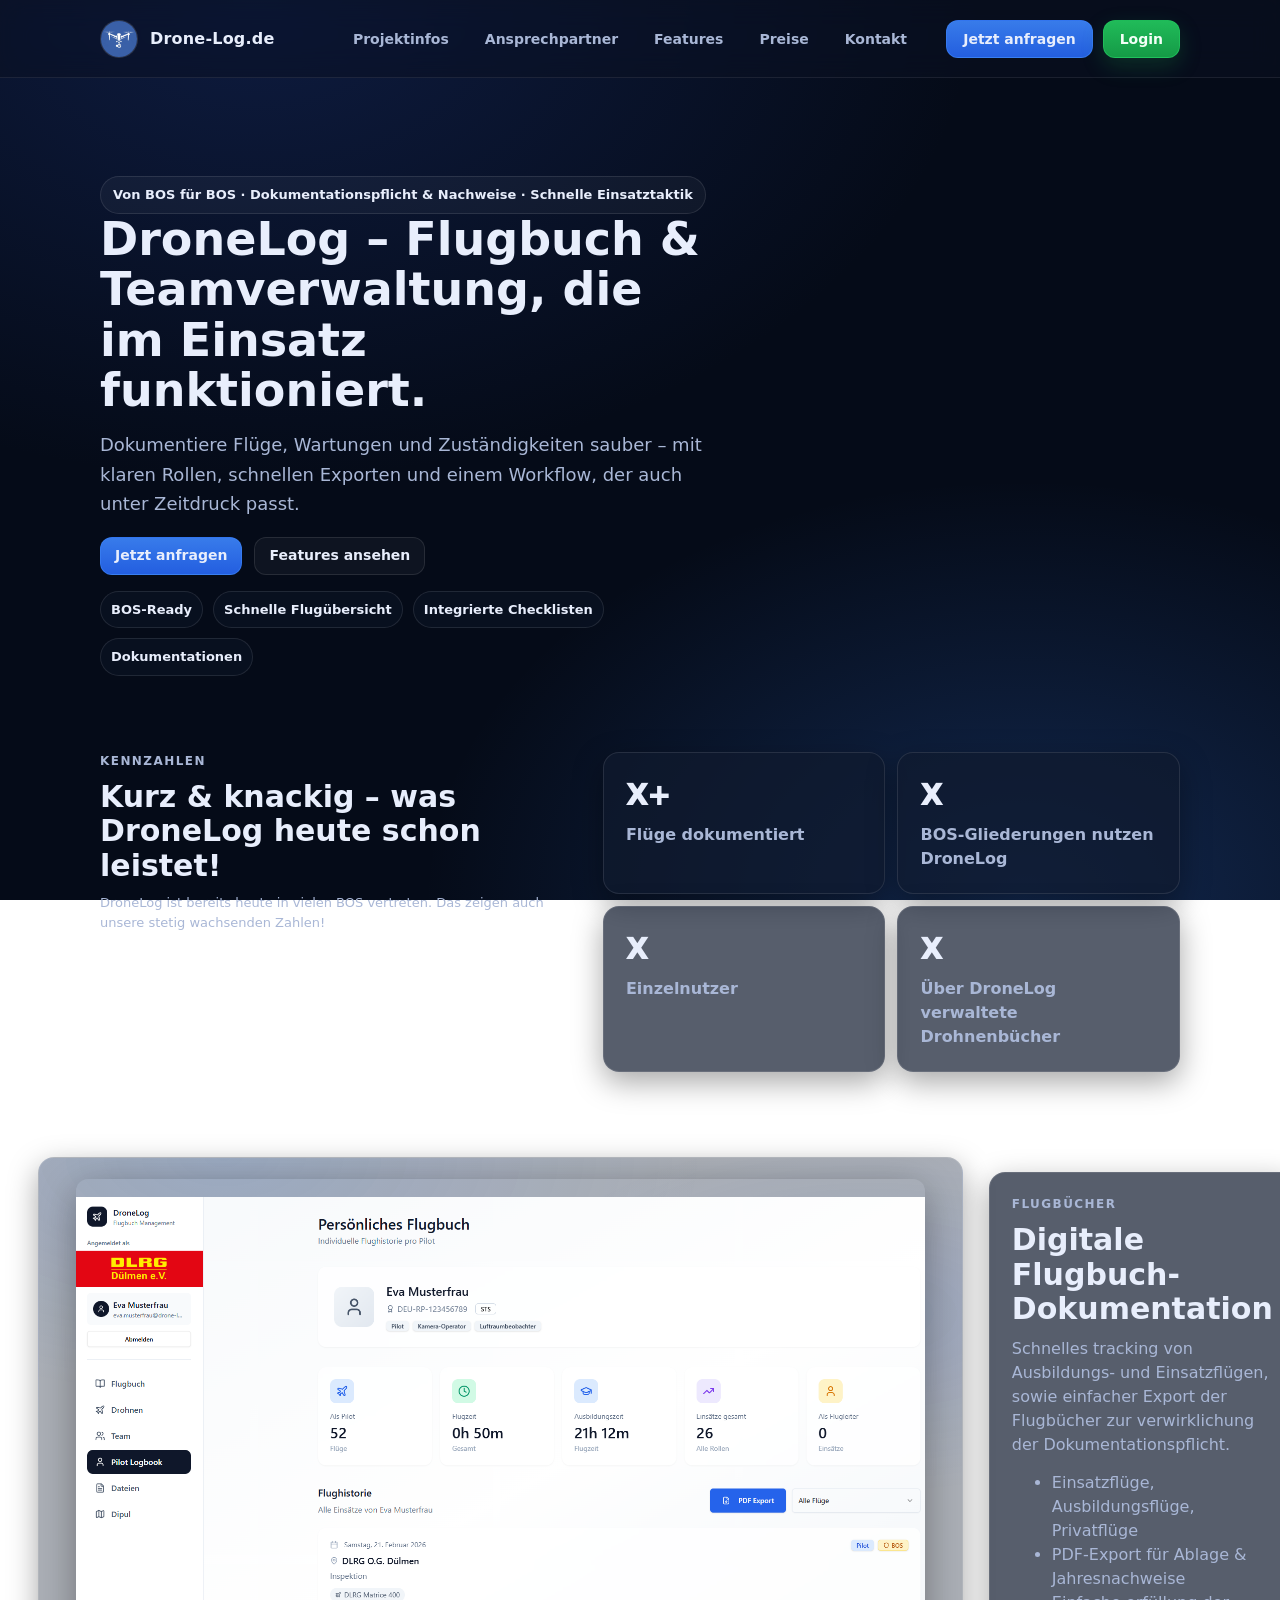
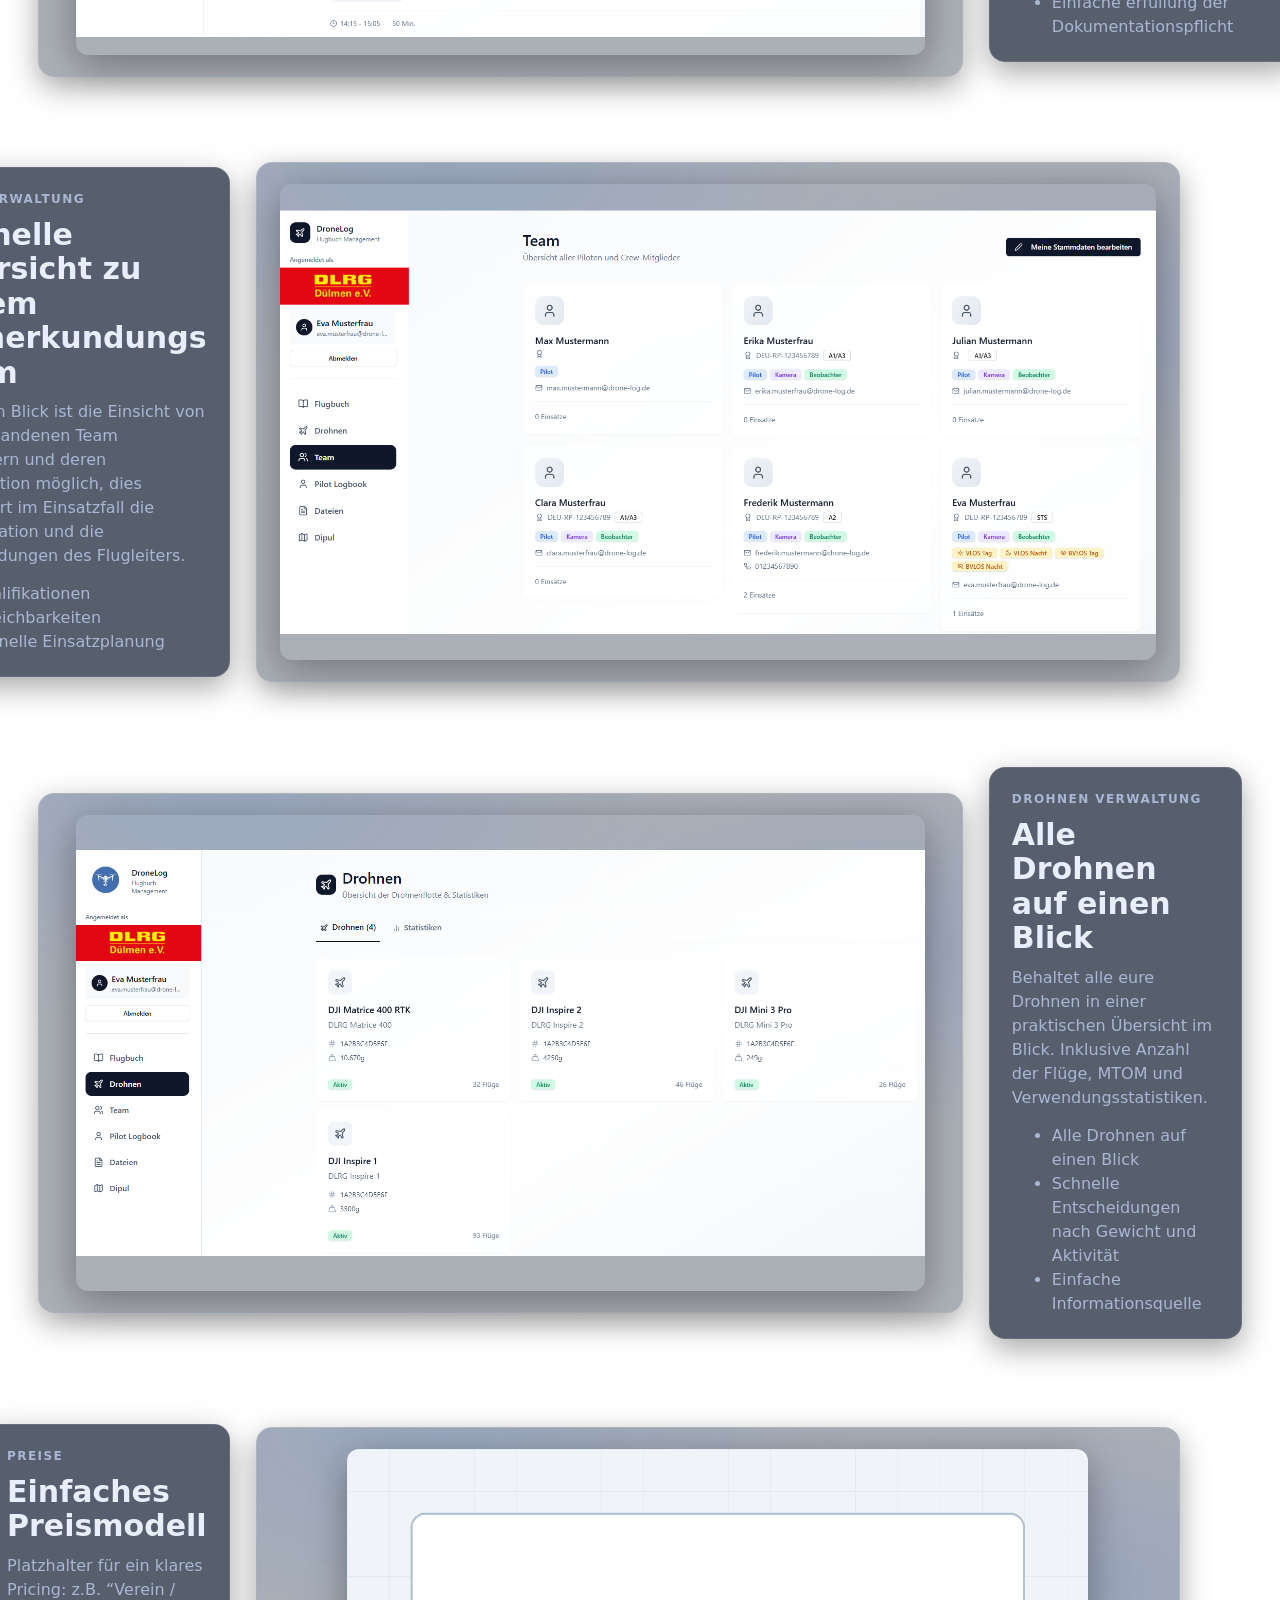
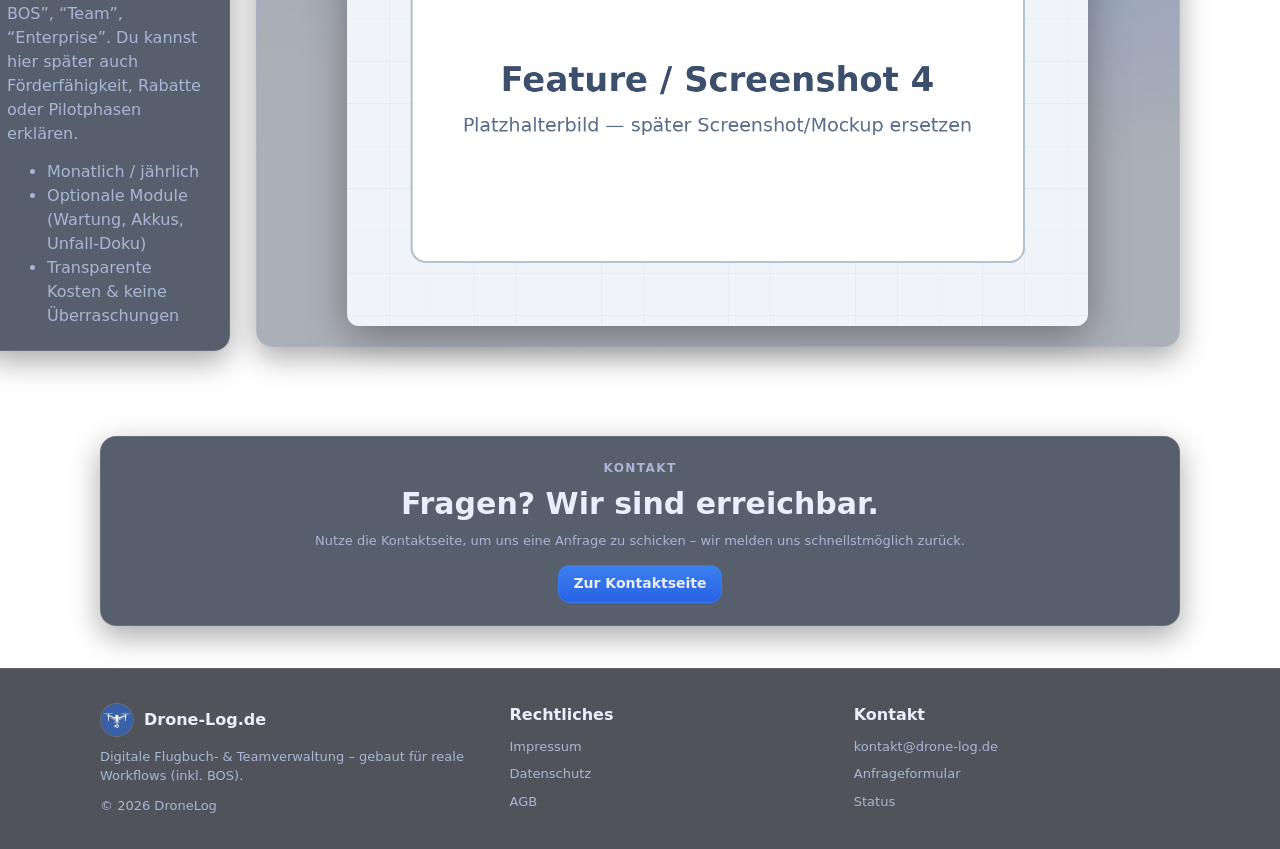
==== commit 4f37d5fe: "Add files via upload" ====
--- a/index.html
+++ b/index.html
@@ -1,54 +1,267 @@
 <!DOCTYPE html>
+
 <html lang="de">
 <head>
-<meta charset="UTF-8">
-<title>DroneLog – Preise</title>
-<style>
-body{font-family:Arial, sans-serif;margin:0;background:#0f172a;color:white}
-.section{padding:60px 20px}
-.container{max-width:1100px;margin:auto;display:grid;grid-template-columns:1fr 1fr;gap:30px}
-.card{background:#1e293b;border-radius:10px;overflow:hidden}
-.card img{width:100%;display:block}
-.pad{padding:30px}
-h2{margin-top:0}
-ul{line-height:1.6}
-@media(max-width:800px){
-.container{grid-template-columns:1fr}
-}
-</style>
+<meta charset="utf-8"/>
+<meta content="width=device-width, initial-scale=1" name="viewport"/>
+<title>DroneLog – Digitale Flugbuch- &amp; Teamverwaltung</title>
+<meta content="DroneLog – digitale Flugbuch- und Teamverwaltung (BOS-Fokus). Export, Rollen, Nachweise und mehr." name="description"/>
+<link as="style" href="assets/css/style.css?v=2" rel="preload"/>
+<link href="assets/css/style.css?v=2" rel="stylesheet"/>
+<!-- Lädt theme.json und setzt CSS-Variablen (dein Wunsch: Styles im JSON) -->
+<script defer="" src="assets/js/applyTheme.js"></script>
+<script defer="" src="assets/js/main.js"></script>
 </head>
 <body>
-
-<section class="section">
-<div class="container">
-
-<div class="card">
-<img src="assets/img/preise-spenden.jpg" alt="DroneLog ehrenamtlich und spendenfinanziert">
-</div>
-
-<div class="card pad">
-<h2>DroneLog lebt von ehrenamtlicher Arbeit und Unterstützung</h2>
-<p>
-DroneLog wird nicht von einem Unternehmen betrieben. Hinter dem Projekt stehen Menschen,
-die ihre Zeit freiwillig investieren, um Organisationen eine funktionierende digitale
-Lösung für Drohnenbetrieb, Dokumentation und Verwaltung zur Verfügung zu stellen.
-</p>
-
-<p>
-Serverbetrieb, Weiterentwicklung und Support entstehen vollständig aus ehrenamtlicher Arbeit.
-Damit dieses Projekt weiter wachsen und langfristig bestehen kann, ist DroneLog auf
-Unterstützung angewiesen.
-</p>
-
-<ul>
-<li>100% ehrenamtlich entwickelt</li>
-<li>keine Investoren oder großen Firmen dahinter</li>
-<li>Finanzierung ausschließlich über Unterstützung und Spenden</li>
-</ul>
-
-</div>
-</div>
-</section>
-
+<div class="background-fixed"></div>
+<a class="skip-link" href="#content">Zum Inhalt springen</a>
+<header class="site-header">
+<div class="container header-inner">
+<a aria-label="DroneLog Startseite" class="brand" href="index.html#top">
+<span class="brand-logo">
+<img alt="DroneLog Logo" src="assets/img/logo-dronelog.jpg"/>
+</span>
+<span class="brand-name">Drone-Log.de</span>
+</a>
+<nav aria-label="Hauptnavigation" class="nav">
+<a class="active" href="projektinfos.html">Projektinfos</a>
+<a href="ansprechpartner.html">Ansprechpartner</a>
+<a href="features.html">Features</a>
+<a href="preise.html">Preise</a>
+<a href="kontakt.html">Kontakt</a>
+</nav>
+<div class="header-actions">
+<button aria-controls="mobileNav" aria-expanded="false" aria-label="Menü öffnen" class="btn burger" data-burger="" type="button"><span class="burger-box" aria-hidden="true"><span></span><span></span><span></span></span></button>
+<a class="btn primary" href="anfragen.html">Jetzt anfragen</a>
+<a class="btn" href="https://drone-log.de/" rel="noopener" target="_blank">Login</a>
+</div>
+</div>
+<!-- Mobile Nav -->
+<div class="mobile-nav" data-mobile-nav="" data-open="false" id="mobileNav"></div>
+</header>
+<main id="content">
+<!-- HERO / Kurz-Infobereich -->
+
+<section class="hero" id="top">
+  <div class="container hero-grid">
+    <div class="hero-copy">
+      <div class="hero-badge">Von BOS für BOS · Dokumentationspflicht & Nachweise · Schnelle Einsatztaktik</div>
+      <h1>DroneLog – Flugbuch &amp; Teamverwaltung, die im Einsatz funktioniert.</h1>
+      <p class="lead">
+        Dokumentiere Flüge, Wartungen und Zuständigkeiten sauber – mit klaren Rollen, schnellen Exporten und einem Workflow,
+        der auch unter Zeitdruck passt.
+      </p>
+
+      <div class="hero-cta">
+        <a class="btn primary" href="anfragen.html">Jetzt anfragen</a>
+        <a class="btn ghost" href="features.html">Features ansehen</a>
+      </div>
+
+      <div class="hero-chips" aria-label="Highlights">
+        <span class="chip">BOS-Ready</span>
+        <span class="chip">Schnelle Flugübersicht</span>
+        <span class="chip">Integrierte Checklisten</span>
+        <span class="chip">Dokumentationen</span>
+      </div>
+    </div>
+
+  </div>
+</section>
+
+
+<section class="section stats" aria-label="Kennzahlen">
+  <div class="container">
+    <div class="stats-inner">
+      <div>
+        <div class="kicker">Kennzahlen</div>
+        <h2 style="margin-top:10px;">Kurz &amp; knackig – was DroneLog heute schon leistet!</h2>
+        <p class="small" style="margin-top:8px;">DroneLog ist bereits heute in vielen BOS vertreten. Das zeigen auch unsere stetig wachsenden Zahlen!</p>
+      </div>
+
+      <div class="stats-grid">
+        <div class="stat card pad">
+          <div class="stat-num">X+</div>
+          <div class="stat-lbl">Flüge dokumentiert</div>
+        </div>
+        <div class="stat card pad">
+          <div class="stat-num">X</div>
+          <div class="stat-lbl">BOS-Gliederungen nutzen DroneLog</div>
+        </div>
+        <div class="stat card pad">
+          <div class="stat-num">X</div>
+          <div class="stat-lbl">Einzelnutzer</div>
+        </div>
+        <div class="stat card pad">
+          <div class="stat-num">X</div>
+          <div class="stat-lbl">Über DroneLog verwaltete Drohnenbücher</div>
+        </div>
+      </div>
+    </div>
+  </div>
+</section>
+
+<!-- 5 Feature-Blöcke, abwechselnd Bild/Text links/rechts -->
+<section class="section" id="projektinfos">
+<div class="container-fluid feature">
+<div class="card media">
+<img alt="Platzhalter Screenshot 1" src="assets/img/feature-1.png"/>
+</div>
+<div class="card pad">
+<div class="kicker">Flugbücher</div>
+<h2>Digitale Flugbuch-Dokumentation</h2>
+<p>
+            Schnelles tracking von Ausbildungs- und Einsatzflügen, sowie einfacher Export der Flugbücher zur verwirklichung der Dokumentationspflicht.
+          </p>
+<ul>
+<li>Einsatzflüge, Ausbildungsflüge, Privatflüge</li>
+<li>PDF-Export für Ablage &amp; Jahresnachweise</li>
+<li>Einfache erfüllung der Dokumentationspflicht</li>
+</ul>
+</div>
+</div>
+</section>
+<section class="section" id="ansprechpartner">
+<div class="container feature reverse">
+<div class="card media">
+<img alt="Platzhalter Screenshot 2" src="assets/img/feature-2.png"/ class="wide">
+</div>
+<div class="card pad">
+<div class="kicker">Team-Verwaltung</div>
+<h2>Schnelle Übersicht zu eurem Fernerkundungs Team</h2>
+<p>
+            Auf einen Blick ist die Einsicht von den vorhandenen Team Mitgliedern und deren Qualifikation möglich,
+            dies erleichtert im Einsatzfall die Komunikation und die Entscheidungen des Flugleiters.
+          </p>
+<ul>
+<li>Qualifikationen</li>
+<li>Erreichbarkeiten</li>
+<li>Schnelle Einsatzplanung</li>
+</ul>
+</div>
+</div>
+</section>
+<section class="section" id="features">
+<div class="container-fluid feature">
+<div class="card media">
+<img alt="Platzhalter Screenshot 3" src="assets/img/feature-3.png"/>
+</div>
+<div class="card pad">
+<div class="kicker">Drohnen Verwaltung</div>
+<h2>Alle Drohnen auf einen Blick</h2>
+<p>
+            Behaltet alle eure Drohnen in einer praktischen Übersicht im Blick. Inklusive Anzahl der Flüge, MTOM und Verwendungsstatistiken.
+          </p>
+<ul>
+<li>Alle Drohnen auf einen Blick</li>
+<li>Schnelle Entscheidungen nach Gewicht und Aktivität</li>
+<li>Einfache Informationsquelle</li>
+</ul>
+</div>
+</div>
+</section>
+<section class="section" id="preise">
+<div class="container feature reverse">
+<div class="card media">
+<img alt="Platzhalter Screenshot 4" src="assets/img/feature-4.png"/ class="wide">
+</div>
+<div class="card pad">
+<div class="kicker">Preise</div>
+<h2>Einfaches Preismodell</h2>
+<p>
+            Platzhalter für ein klares Pricing: z.B. “Verein / BOS”, “Team”, “Enterprise”.
+            Du kannst hier später auch Förderfähigkeit, Rabatte oder Pilotphasen erklären.
+          </p>
+<ul>
+<li>Monatlich / jährlich</li>
+<li>Optionale Module (Wartung, Akkus, Unfall-Doku)</li>
+<li>Transparente Kosten &amp; keine Überraschungen</li>
+</ul>
+</div>
+</div>
+</section>
+
+<section class="section" id="kontakt">
+  <div class="container">
+    <div class="card pad" style="text-align:center;">
+      <div class="kicker">Kontakt</div>
+      <h2 style="margin:10px 0 0;">Fragen? Wir sind erreichbar.</h2>
+      <p class="small" style="margin:10px 0 0;">Nutze die Kontaktseite, um uns eine Anfrage zu schicken – wir melden uns schnellstmöglich zurück.</p>
+      <div style="margin-top:14px;">
+        <a class="btn primary" href="kontakt.html">Zur Kontaktseite</a>
+      </div>
+    </div>
+  </div>
+</section>
+
+</main>
+<!-- Partner Marquee
+<div class="partner-sep" aria-hidden="true"></div>
+<section class="partners" aria-label="Partner">
+  <div class="container-fluid">
+    <h2 class="partners-title">Partner</h2>
+  </div>
+  <div class="marquee" role="presentation">
+    <div class="marquee__track">
+      <div class="logo-pill"><img src="assets/img/partners/dlrg.png" alt="DLRG Logo"/></div>
+      <div class="logo-pill"><img src="assets/img/partners/thw.png" alt="THW Logo"/></div>
+      <div class="logo-pill"><img src="assets/img/partners/feuerwehr-duelmen.png" alt="Feuerwehr Dülmen Logo"/></div>
+      <div class="logo-pill"><img src="assets/img/partners/drk.svg" alt="DRK Logo"/></div>
+      <div class="logo-pill"><img src="assets/img/partners/brk.png" alt="BRK Logo"/></div>
+      <div class="logo-pill"><img src="assets/img/partners/wasserwacht.png" alt="Wasserwacht Logo"/></div>
+      <div class="logo-pill"><img src="assets/img/partners/polizei-nrw.svg" alt="Polizei Logo"/></div>
+      <div class="logo-pill"><img src="assets/img/partners/rettungsdienst.png" alt="Rettungsdienst Logo"/></div>
+      <div class="logo-pill"><img src="assets/img/partners/katastrophenschutz.svg" alt="KatS Logo"/></div>
+      <div class="logo-pill"><img src="assets/img/partners/kommunal.svg" alt="Kommunal Logo"/></div>
+      <div class="logo-pill"><img src="assets/img/partners/partner-1.svg" alt="Partner Logo"/></div>
+      <div class="logo-pill"><img src="assets/img/partners/partner-2.svg" alt="Partner Logo"/></div>
+      <div class="logo-pill"><img src="assets/img/partners/dlrg.png" alt="DLRG Logo"/></div>
+      <div class="logo-pill"><img src="assets/img/partners/thw.png" alt="THW Logo"/></div>
+      <div class="logo-pill"><img src="assets/img/partners/feuerwehr-duelmen.png" alt="Feuerwehr Dülmen Logo"/></div>
+      <div class="logo-pill"><img src="assets/img/partners/drk.svg" alt="DRK Logo"/></div>
+      <div class="logo-pill"><img src="assets/img/partners/brk.png" alt="BRK Logo"/></div>
+      <div class="logo-pill"><img src="assets/img/partners/wasserwacht.png" alt="Wasserwacht Logo"/></div>
+      <div class="logo-pill"><img src="assets/img/partners/polizei-nrw.svg" alt="Polizei Logo"/></div>
+      <div class="logo-pill"><img src="assets/img/partners/rettungsdienst.png" alt="Rettungsdienst Logo"/></div>
+      <div class="logo-pill"><img src="assets/img/partners/katastrophenschutz.svg" alt="KatS Logo"/></div>
+      <div class="logo-pill"><img src="assets/img/partners/kommunal.svg" alt="Kommunal Logo"/></div>
+      <div class="logo-pill"><img src="assets/img/partners/partner-1.svg" alt="Partner Logo"/></div>
+      <div class="logo-pill"><img src="assets/img/partners/partner-2.svg" alt="Partner Logo"/></div>
+    </div>
+  </div>
+</section> -->
+
+<footer aria-label="Footer" class="footer">
+<div class="container footer-grid">
+<div>
+<div style="display:flex; align-items:center; gap:10px; margin-bottom:10px;">
+<span aria-hidden="true" class="brand-logo" style="width:34px; height:34px;">
+<img alt="" src="assets/img/logo-dronelog.jpg"/>
+</span>
+<strong>Drone-Log.de</strong>
+</div>
+<div class="small">
+          Digitale Flugbuch- &amp; Teamverwaltung – gebaut für reale Workflows (inkl. BOS).
+        </div>
+<div class="small" style="margin-top:10px;">© <span id="year"></span> DroneLog</div>
+<script>document.getElementById('year').textContent = new Date().getFullYear();</script>
+</div>
+<div>
+<strong>Rechtliches</strong>
+<div class="small" style="margin-top:10px; display:grid; gap:8px;">
+<a href="impressum.html">Impressum</a>
+<a href="datenschutz.html">Datenschutz</a>
+<a href="agb.html">AGB</a>
+</div>
+</div>
+<div>
+<strong>Kontakt</strong>
+<div class="small" style="margin-top:10px; display:grid; gap:8px;">
+<a href="mailto:kontakt@drone-log.de">kontakt@drone-log.de</a>
+<a href="kontakt.html#kontakt">Anfrageformular</a>
+<a href="status.html">Status</a>
+</div>
+</div>
+</div>
+</footer>
 </body>
 </html>
--- a/assets/css/style.css
+++ b/assets/css/style.css
@@ -0,0 +1,1569 @@
+:root{
+  --c-bg:#0c1220;
+  --c-surface:#111a2e;
+  --c-surface2:#0f172a;
+  --c-text:#e8eefc;
+  --c-muted:#a9b7d6;
+  --c-primary:#3b82f6;
+  --c-primary2:#2563eb;
+  --c-border:rgba(255,255,255,0.10);
+
+  --l-maxWidth:1120px;
+  --l-headerHeight:72px;
+  --l-radius:16px;
+
+  --t-fontFamily:system-ui, -apple-system, Segoe UI, Roboto, Helvetica, Arial, sans-serif;
+  --t-baseSize:16px;
+  --t-h1:46px;
+  --t-h2:30px;
+  --t-lineHeight:1.5;
+
+  --e-shadow:0 10px 30px rgba(0,0,0,0.35);
+}
+
+*{box-sizing:border-box}
+html{scroll-behavior:smooth}
+body{
+  margin:0;
+  font-family:var(--t-fontFamily);
+  font-size:var(--t-baseSize);
+  line-height:var(--t-lineHeight);
+  color:var(--c-text);
+  background:
+    radial-gradient(900px 600px at 20% 0%, rgba(59,130,246,0.25), transparent 60%),
+    radial-gradient(800px 500px at 80% 20%, rgba(37,99,235,0.20), transparent 60%),
+    linear-gradient(180deg, #070b13 0%, var(--c-bg) 20%, #070b13 100%);
+}
+
+a{color:inherit; text-decoration:none}
+.container{max-width:var(--l-maxWidth); margin:0 auto; padding:0 20px}
+
+.container-fluid{
+  width:100%;
+  max-width:none;
+  margin:0;
+  padding:0 clamp(16px, 3vw, 56px);
+}
+.skip-link{
+  position:absolute; left:-999px; top:auto; width:1px; height:1px; overflow:hidden;
+}
+.skip-link:focus{
+  left:20px; top:18px; width:auto; height:auto; padding:10px 12px;
+  border-radius:10px; background:var(--c-surface); border:1px solid var(--c-border); z-index:9999;
+}
+
+/* Header (sticky) */
+.site-header{
+  position:sticky; top:0; z-index:2000;
+  height:var(--l-headerHeight);
+  backdrop-filter:saturate(1.2) blur(10px);
+  background:rgba(7, 11, 19, 0.65);
+  border-bottom:1px solid var(--c-border);
+}
+.header-inner{
+  height:100%;
+  display:flex; align-items:center; justify-content:space-between; gap:16px;
+}
+.brand{
+  display:flex; align-items:center; gap:12px; min-width: 220px;
+}
+.brand-logo{
+  width:38px; height:38px; border-radius:999px; overflow:hidden;
+  border:1px solid var(--c-border); background:rgba(255,255,255,0.05);
+  display:grid; place-items:center;
+}
+.brand-logo img{width:100%; height:100%; object-fit:cover}
+.brand-name{
+  font-weight:700;
+  letter-spacing:0.2px;
+}
+.nav{
+  display:flex; align-items:center; gap:18px;
+}
+.nav a{
+  color:var(--c-muted);
+  font-weight:600;
+  font-size:14px;
+  padding:10px 10px;
+  border-radius:10px;
+}
+.nav a:hover{background:rgba(255,255,255,0.06); color:var(--c-text)}
+
+.header-actions{display:flex; align-items:center; gap:10px; min-width: 240px; justify-content:flex-end;}
+.btn{
+  display:inline-flex; align-items:center; justify-content:center;
+  height:38px; padding:0 14px;
+  border-radius:12px;
+  border:1px solid var(--c-border);
+  background:rgba(255,255,255,0.06);
+  color:var(--c-text);
+  font-weight:700; font-size:14px;
+  white-space:nowrap;
+  flex-shrink:0;
+}
+.btn:hover{background:rgba(255,255,255,0.10)}
+.btn.primary{
+  border-color:rgba(59,130,246,0.65);
+  background:linear-gradient(180deg, rgba(59,130,246,0.95), rgba(37,99,235,0.95));
+}
+.btn.primary:hover{filter:brightness(1.05)}
+
+/* Hero */
+.hero{
+  padding:56px 0 34px;
+}
+.hero-card{
+  background:linear-gradient(180deg, rgba(17,26,46,0.9), rgba(15,23,42,0.85));
+  border:1px solid var(--c-border);
+  border-radius:var(--l-radius);
+  box-shadow:var(--e-shadow);
+  padding:34px;
+}
+.hero h1{margin:0 0 12px; font-size:var(--t-h1); line-height:1.1}
+.hero p{margin:0; color:var(--c-muted); max-width:70ch}
+.hero-points{
+  margin:18px 0 0; padding:0; list-style:none;
+  display:flex; flex-wrap:wrap; gap:10px;
+}
+.hero-points li{
+  padding:10px 12px;
+  border:1px solid var(--c-border);
+  background:rgba(255,255,255,0.05);
+  border-radius:999px;
+  font-weight:600;
+  color:var(--c-text);
+}
+
+/* Sections */
+.section{
+  padding:42px 0;
+}
+.section + .section{border-top:1px solid rgba(255,255,255,0.06)}
+.feature{
+  display:grid;
+  grid-template-columns: 1fr 1fr;
+  gap:26px;
+  align-items:center;
+}
+.feature.reverse{direction:rtl}
+.feature.reverse > *{direction:ltr}
+
+.card{
+  background:rgba(17,26,46,0.70);
+  border:1px solid var(--c-border);
+  border-radius:var(--l-radius);
+  box-shadow:var(--e-shadow);
+}
+.card.pad{padding:22px}
+.kicker{
+  color:var(--c-muted);
+  text-transform:uppercase;
+  letter-spacing:0.12em;
+  font-weight:800;
+  font-size:12px;
+}
+.section h2{margin:10px 0 10px; font-size:var(--t-h2); line-height:1.15}
+.section p{margin:0; color:var(--c-muted)}
+.section ul{margin:14px 0 0; color:var(--c-muted)}
+.media{
+  overflow:hidden;
+}
+.media img{
+  width:100%;
+  height:auto;
+  display:block;
+}
+
+/* Footer */
+.footer{
+  padding:34px 0;
+  border-top:1px solid var(--c-border);
+  background:rgba(7,11,19,0.7);
+}
+.footer-grid{
+  display:grid;
+  grid-template-columns: 1.2fr 1fr 1fr;
+  gap:18px;
+}
+.footer a{color:var(--c-muted)}
+.footer a:hover{color:var(--c-text)}
+.small{color:var(--c-muted); font-size:13px}
+
+/* Mobile */
+.burger{display:none}
+@media (max-width: 980px){
+  .nav{display:none}
+  .burger{display:inline-flex}
+  .header-inner{position:relative; padding-right:72px}
+  .header-actions{
+    min-width:auto;
+    position:absolute;
+    right:20px;
+    top:50%;
+    transform:translateY(-50%);
+    margin-left:0;
+  }
+  .header-actions > a.btn{display:none}
+  .brand{min-width:auto; padding-right:0}
+  .feature{grid-template-columns:1fr; gap:16px}
+  .feature.reverse{direction:ltr}
+  .hero h1{font-size:36px}
+  .footer-grid{grid-template-columns:1fr; gap:12px}
+}
+
+
+/* Full-width feature rows */
+.section .feature{
+  width:100%;
+}
+.section .feature .card{
+  border-radius:var(--l-radius);
+}
+.section .feature .media{
+  height: min(520px, 60vh);
+}
+
+/* Partners marquee */
+.partner-sep{
+  height:1px;
+  margin:36px 0 0;
+  background:linear-gradient(90deg, rgba(255,255,255,0), var(--c-border), rgba(255,255,255,0));
+}
+.partners{
+  padding:22px 0 10px;
+}
+.partners-title{
+  margin:0 0 14px;
+  font-size:18px;
+  letter-spacing:0.06em;
+  text-transform:uppercase;
+  color:var(--c-muted);
+}
+.marquee{
+  position:relative;
+  overflow:hidden;
+  width:100%;
+  padding:10px 0 22px;
+  mask-image: linear-gradient(90deg, transparent, #000 10%, #000 90%, transparent);
+}
+.marquee__track{
+  display:flex;
+  gap:18px;
+  align-items:center;
+  width:max-content;
+  animation: marquee 28s linear infinite;
+}
+.logo-pill{
+  flex:0 0 auto;
+  padding:10px 14px;
+  border-radius:999px;
+  border:1px solid var(--c-border);
+  background:rgba(17,26,46,0.35);
+  display:flex;
+  align-items:center;
+  justify-content:center;
+}
+.logo-pill img{
+  height: 180px; /* doubled size */
+  width: auto;
+  display: block;
+  opacity: 1;
+  filter: none;
+  transition: 0.2s ease;
+}
+@keyframes marquee{
+  0%{ transform: translateX(0); }
+  100%{ transform: translateX(-50%); }
+}
+
+
+/* ========================================= */
+/* Responsive improvements */
+/* ========================================= */
+
+/* If the viewport becomes too narrow for cropped feature images,
+   switch to 'contain' so the FULL image is always visible. */
+@media (max-width: 1200px){
+  .section .feature .media{
+    height: auto;
+  }
+  .section .feature .media img{
+    height: auto;
+    max-height: 520px;
+    object-fit: contain;
+    background: rgba(255,255,255,0.02);
+  }
+}
+
+/* When features stack (<=980px), center headings + kickers + keywords */
+@media (max-width: 980px){
+  .section .kicker,
+  .section h2,
+  .section p{
+    text-align: center;
+  }
+
+  .section ul{
+    margin: 14px auto 0;
+    padding: 0;
+    list-style-position: inside;
+    text-align: center;
+  }
+  .section ul li{
+    margin: 6px 0;
+    text-align: center;
+  }
+
+  .section .card.pad{
+    text-align: center;
+  }
+}
+
+/* Extra small screens: keep images fully visible without becoming too tall */
+@media (max-width: 520px){
+  .section .feature .media img{
+    max-height: 62vh;
+  }
+}
+
+
+/* ========================================= */
+/* Mobile Menu Background Blur Overlay */
+/* ========================================= */
+
+/* When menu is open, add blur + dark overlay behind it.
+   Supports common toggle classes: menu-open / nav-open / is-menu-open */
+
+body.menu-open::before,
+body.nav-open::before,
+body.is-menu-open::before{
+  content: "";
+  position: fixed;
+  inset: 0;
+  background: rgba(0,0,0,0.45);
+  backdrop-filter: blur(14px);
+  -webkit-backdrop-filter: blur(14px);
+  z-index: 1500;
+}
+
+/* Make sure the opened nav sits above the blur */
+.nav.open,
+.nav.active,
+.nav.is-open{
+  position: fixed;
+  top: var(--l-headerHeight);
+  left: 12px;
+  right: 12px;
+  padding: 18px;
+  border-radius: 18px;
+  background: rgba(7,11,19,0.85);
+  border: 1px solid var(--c-border);
+  box-shadow: 0 25px 60px rgba(0,0,0,0.6);
+  backdrop-filter: saturate(1.3) blur(18px);
+  -webkit-backdrop-filter: saturate(1.3) blur(18px);
+  z-index: 2000;
+}
+
+/* Improve readability of nav links */
+.nav.open a,
+.nav.active a,
+.nav.is-open a{
+  display: block;
+  padding: 14px;
+  font-size: 18px;
+  font-weight: 700;
+  border-radius: 14px;
+  background: rgba(255,255,255,0.06);
+  color: var(--c-text);
+}
+
+
+/* ========================================= */
+/* Mobile menu readability (blur overlay) */
+/* ========================================= */
+
+@media (max-width: 980px){
+  /* Blur/dim page behind open menu */
+  body.menu-open::before{
+    content:"";
+    position:fixed;
+    inset:0;
+    background:rgba(0,0,0,0.45);
+    backdrop-filter: blur(14px);
+    -webkit-backdrop-filter: blur(14px);
+    z-index:1500;
+  }
+
+  /* Opened mobile nav panel */
+  .nav.open{
+    display:flex !important;
+    flex-direction:column;
+    gap:14px;
+    position:fixed;
+    left:12px;
+    right:12px;
+    top:calc(var(--l-headerHeight) + 12px);
+    padding:16px;
+    border-radius:18px;
+    background:rgba(7, 11, 19, 0.78);
+    border:1px solid var(--c-border);
+    box-shadow:0 18px 55px rgba(0,0,0,0.55);
+    backdrop-filter:saturate(1.25) blur(16px);
+    -webkit-backdrop-filter:saturate(1.25) blur(16px);
+    z-index:2000;
+  }
+
+  .nav.open a{
+    display:block;
+    padding:14px 14px;
+    border-radius:16px;
+    background:rgba(255,255,255,0.06);
+    border:1px solid rgba(255,255,255,0.10);
+    color:var(--c-text);
+    font-size:18px;
+    font-weight:800;
+    letter-spacing:0.2px;
+  }
+  .nav.open a:hover{
+    background:rgba(255,255,255,0.10);
+  }
+}
+
+/* Smaller primary button on very small screens */
+@media (max-width: 520px){
+  .btn.primary{
+    border-color:rgba(59,130,246,0.55);
+    background:rgba(59,130,246,0.20);
+    box-shadow:none;
+  }
+}
+
+
+/* ========================================= */
+/* Pro Header + Hero upgrades */
+/* ========================================= */
+
+/* Header polish */
+.site-header{
+  background: rgba(12,18,32,0.55);
+  backdrop-filter: saturate(1.25) blur(14px);
+  -webkit-backdrop-filter: saturate(1.25) blur(14px);
+  border-bottom: 1px solid rgba(255,255,255,0.08);
+}
+
+.nav{
+  gap: 10px;
+}
+
+.nav a{
+  padding: 10px 12px;
+  border-radius: 999px;
+  border: 1px solid transparent;
+  color: var(--c-muted);
+  font-weight: 700;
+}
+
+.nav a:hover{
+  color: var(--c-text);
+  background: rgba(255,255,255,0.05);
+  border-color: rgba(255,255,255,0.08);
+}
+
+.nav a.active{
+  color: var(--c-text);
+  background: rgba(59,130,246,0.16);
+  border-color: rgba(59,130,246,0.35);
+}
+
+/* Extra "ghost" button for hero */
+.btn.ghost{
+  background: rgba(255,255,255,0.04);
+  border: 1px solid rgba(255,255,255,0.10);
+}
+
+/* Mobile nav panel */
+.mobile-nav{
+  position: fixed;
+  left: 0;
+  right: 0;
+  top: var(--l-headerHeight);
+  padding: 12px;
+  display: none;
+  z-index: 2000;
+}
+
+.mobile-nav.open{
+  display: block;
+}
+
+.mobile-panel{
+  border-radius: 18px;
+  border: 1px solid var(--c-border);
+  background: rgba(7, 11, 19, 0.82);
+  box-shadow: 0 18px 55px rgba(0,0,0,0.55);
+  backdrop-filter: saturate(1.25) blur(16px);
+  -webkit-backdrop-filter: saturate(1.25) blur(16px);
+  padding: 14px;
+}
+
+.mobile-links{
+  display: grid;
+  gap: 10px;
+}
+
+.mobile-link{
+  display: block;
+  padding: 14px 14px;
+  border-radius: 16px;
+  background: rgba(255,255,255,0.06);
+  border: 1px solid rgba(255,255,255,0.10);
+  color: var(--c-text);
+  font-size: 18px;
+  font-weight: 800;
+}
+
+.mobile-link.active{
+  background: rgba(59,130,246,0.18);
+  border-color: rgba(59,130,246,0.35);
+}
+
+.mobile-actions{
+  display:grid;
+  grid-template-columns:1fr 1fr;
+  gap:10px;
+  margin:0 0 12px;
+}
+
+.mobile-actions .btn{
+  width:100%;
+}
+
+/* Blur overlay behind mobile menu */
+@media (max-width: 980px){
+  body.menu-open::before{
+    content:"";
+    position:fixed;
+    inset:0;
+    background:rgba(0,0,0,0.45);
+    backdrop-filter: blur(14px);
+    -webkit-backdrop-filter: blur(14px);
+    z-index:1500;
+  }
+}
+
+/* Hero upgrade */
+.hero{
+  padding-top: calc(var(--l-headerHeight) + 26px);
+}
+
+.hero-grid{
+  display: grid;
+  grid-template-columns: 1.15fr 0.85fr;
+  gap: 26px;
+  align-items: stretch;
+}
+
+.hero-copy .lead{
+  color: var(--c-muted);
+  font-size: 18px;
+  line-height: 1.65;
+  margin-top: 14px;
+}
+
+.hero-badge{
+  display: inline-flex;
+  gap: 8px;
+  align-items: center;
+  padding: 8px 12px;
+  border-radius: 999px;
+  border: 1px solid rgba(255,255,255,0.10);
+  background: rgba(255,255,255,0.04);
+  color: var(--c-text);
+  font-weight: 700;
+  font-size: 13px;
+}
+
+.hero-cta{
+  display: flex;
+  gap: 12px;
+  flex-wrap: wrap;
+  margin-top: 18px;
+}
+
+.hero-chips{
+  display: flex;
+  gap: 10px;
+  flex-wrap: wrap;
+  margin-top: 16px;
+}
+
+.chip{
+  padding: 8px 10px;
+  border-radius: 999px;
+  border: 1px solid rgba(255,255,255,0.10);
+  background: rgba(17,26,46,0.35);
+  color: var(--c-text);
+  font-size: 13px;
+  font-weight: 700;
+}
+
+.hero-visual{
+  padding: 0;
+  overflow: hidden;
+  border: 1px solid rgba(255,255,255,0.10);
+  background:
+    radial-gradient(900px 450px at 20% 0%, rgba(59,130,246,0.18), transparent 55%),
+    radial-gradient(700px 420px at 90% 30%, rgba(37,99,235,0.14), transparent 55%),
+    rgba(17,26,46,0.35);
+}
+
+.hero-visual-top{
+  display: flex;
+  align-items: center;
+  gap: 10px;
+  padding: 14px 16px;
+  border-bottom: 1px solid rgba(255,255,255,0.08);
+}
+
+.hero-visual-top .dot{
+  width: 10px;
+  height: 10px;
+  border-radius: 999px;
+  background: rgba(255,255,255,0.25);
+}
+
+.hero-visual-title{
+  margin-left: 6px;
+  font-weight: 800;
+  color: var(--c-text);
+  font-size: 14px;
+}
+
+.hero-visual-body{
+  padding: 16px;
+  display: grid;
+  gap: 12px;
+}
+
+.mini-row{
+  display: flex;
+  justify-content: space-between;
+  gap: 12px;
+  padding: 12px 12px;
+  border-radius: 14px;
+  border: 1px solid rgba(255,255,255,0.08);
+  background: rgba(255,255,255,0.03);
+}
+
+.mini-label{
+  color: var(--c-muted);
+  font-weight: 700;
+}
+
+.mini-value{
+  color: var(--c-text);
+  font-weight: 800;
+}
+
+.mini-metrics{
+  display: grid;
+  grid-template-columns: repeat(3, 1fr);
+  gap: 10px;
+  margin-top: 4px;
+}
+
+.mini-metric{
+  padding: 12px;
+  border-radius: 14px;
+  border: 1px solid rgba(255,255,255,0.08);
+  background: rgba(255,255,255,0.03);
+  text-align: center;
+}
+
+.mini-metric-num{
+  font-size: 18px;
+  font-weight: 900;
+}
+
+.mini-metric-lbl{
+  font-size: 12px;
+  color: var(--c-muted);
+  font-weight: 700;
+  margin-top: 2px;
+}
+
+/* Stats section */
+.stats-inner{
+  display: grid;
+  grid-template-columns: 1fr 1.2fr;
+  gap: 22px;
+  align-items: start;
+}
+
+.stats-grid{
+  display: grid;
+  grid-template-columns: repeat(2, 1fr);
+  gap: 12px;
+}
+
+.stat-num{
+  font-size: 28px;
+  font-weight: 950;
+  letter-spacing: -0.02em;
+}
+
+.stat-lbl{
+  margin-top: 6px;
+  color: var(--c-muted);
+  font-weight: 700;
+}
+
+@media (max-width: 980px){
+  .hero-grid{
+    grid-template-columns: 1fr;
+  }
+  .hero-cta{
+    justify-content: center;
+  }
+  .hero-copy, .hero-copy *{
+    text-align: center;
+  }
+  .hero-chips{
+    justify-content: center;
+  }
+  .stats-inner{
+    grid-template-columns: 1fr;
+  }
+  .stats-grid{
+    grid-template-columns: 1fr;
+  }
+}
+
+
+/* ========================================= */
+/* Hotfix: ensure Pro Hero styles apply */
+/* ========================================= */
+.hero .container.hero-grid{display:grid !important; grid-template-columns: 1.15fr 0.85fr !important; gap: 26px !important; align-items: stretch !important;}
+.hero-badge{display:inline-flex !important; padding:8px 12px !important; border-radius:999px !important;}
+.hero-chips .chip{display:inline-flex !important;}
+.hero-visual{padding:0 !important; overflow:hidden !important;}
+.mini-row{display:flex !important;}
+
+
+/* Ensure wrappers do not crop */
+.feature,
+.card,
+.section .image-wrapper {
+  overflow: visible !important;
+}
+
+/* Remove forced heights if present */
+.feature-image,
+.section-image,
+.card-image {
+  height: auto !important;
+  max-height: none !important;
+}
+
+
+.section .feature .media img{
+  width: 100%;
+  height: 100% !important;       /* override global auto-height */
+  object-fit: contain !important;/* show full image, no crop */
+  object-position: center center;
+}
+
+/* Tablet / mobile: slightly smaller but still consistent */
+@media (max-width: 980px){
+  .section .feature .media{
+    height: min(420px, 52vh);
+  }
+}
+
+@media (max-width: 520px){
+  .section .feature .media{
+    height: min(340px, 46vh);
+  }
+}
+
+
+/* ========================================= */
+
+/* Unified 16:9 canvas wrapper */
+.section .feature .media{
+  position: relative;
+  width: 100%;
+  aspect-ratio: 16 / 9;
+  border-radius: var(--l-radius);
+  overflow: hidden;
+  background:
+    radial-gradient(800px 400px at 20% 0%, rgba(59,130,246,0.15), transparent 60%),
+    radial-gradient(600px 300px at 90% 30%, rgba(37,99,235,0.12), transparent 60%),
+    rgba(17,26,46,0.35);
+  display: flex;
+  align-items: center;
+  justify-content: center;
+}
+
+/* Image always fully visible */
+.section .feature .media img{
+  max-width: 92%;
+  max-height: 92%;
+  width: auto;
+  height: auto;
+  object-fit: contain !important;
+  border-radius: 12px;
+  box-shadow: 0 10px 40px rgba(0,0,0,0.35);
+}
+
+/* Slight scale consistency for very wide images */
+.section .feature .media img[src*="feature-1"]{
+  max-width: 95%;
+}
+
+/* Mobile adjustments */
+@media (max-width: 980px){
+  .section .feature .media{
+    aspect-ratio: 16 / 10;
+  }
+}
+
+
+/* ========================================= */
+/* Consistent Feature Media Cards */
+/* ========================================= */
+
+/* Support both markup variants:
+   - .feature .media
+   - .feature .card.media (used in some sections)
+*/
+.section .feature .media,
+.section .feature .card.media{
+  position: relative;
+  width: 100%;
+  aspect-ratio: 16 / 9;
+  border-radius: var(--l-radius);
+  overflow: hidden;
+  padding: 0;
+  border: 1px solid rgba(255,255,255,0.10);
+  background:
+    radial-gradient(800px 400px at 20% 0%, rgba(59,130,246,0.15), transparent 60%),
+    radial-gradient(600px 300px at 90% 30%, rgba(37,99,235,0.12), transparent 60%),
+    rgba(17,26,46,0.35);
+  display: flex;
+  align-items: center;
+  justify-content: center;
+}
+
+/* Always show whole image (no crop) */
+.section .feature .media img,
+.section .feature .card.media img{
+  max-width: 92%;
+  max-height: 92%;
+  width: auto;
+  height: auto;
+  object-fit: contain !important;
+  object-position: center center;
+  border-radius: 12px;
+  box-shadow: 0 10px 40px rgba(0,0,0,0.35);
+  display: block;
+}
+
+/* Slightly larger fill for extra-wide shots */
+.section .feature .media img.wide,
+.section .feature .card.media img.wide{
+  max-width: 95%;
+}
+
+@media (max-width: 980px){
+  .section .feature .media,
+  .section .feature .card.media{
+    aspect-ratio: 16 / 10;
+  }
+}
+
+
+/* ========================================= */
+/* Projektinfos: Topic Cards + Video Rows */
+/* ========================================= */
+.topic-grid{
+  display:grid;
+  grid-template-columns: repeat(3, 1fr);
+  gap: 14px;
+  margin-top: 16px;
+}
+
+.topic-card{
+  display:flex;
+  flex-direction:column;
+  gap: 10px;
+  text-decoration:none;
+  color: inherit;
+}
+
+.topic-card .topic-thumb{
+  width:100%;
+  aspect-ratio: 16/9;
+  border-radius: var(--l-radius);
+  border: 1px solid rgba(255,255,255,0.10);
+  background: rgba(255,255,255,0.04);
+  overflow:hidden;
+  display:flex;
+  align-items:center;
+  justify-content:center;
+}
+
+.topic-card .topic-thumb img{
+  width:100%;
+  height:100%;
+  object-fit: cover;
+  opacity: 0.9;
+}
+
+.topic-card .topic-meta{
+  padding: 14px;
+}
+
+.topic-card h3{
+  margin: 0;
+  font-size: 18px;
+}
+
+.topic-card p{
+  margin: 8px 0 0;
+  color: var(--c-muted);
+  font-weight: 600;
+  line-height: 1.5;
+  font-size: 14px;
+}
+
+.topic-card:hover .topic-thumb{
+  border-color: rgba(59,130,246,0.35);
+  background: rgba(59,130,246,0.10);
+}
+
+.video-list{
+  display:flex;
+  flex-direction:column;
+  gap: 0;
+  margin-top: 16px;
+}
+
+.video-row{
+  display:grid;
+  grid-template-columns: 1.2fr 0.8fr;
+  gap: 14px;
+  align-items: stretch;
+  padding: 16px 0;
+}
+
+.video-embed{
+  width:100%;
+  aspect-ratio: 16/9;
+  border-radius: var(--l-radius);
+  overflow:hidden;
+  border: 1px solid rgba(255,255,255,0.10);
+  background: rgba(255,255,255,0.04);
+}
+
+.video-embed iframe{
+  width:100%;
+  height:100%;
+  border:0;
+}
+
+.video-text{
+  border-radius: var(--l-radius);
+  border: 1px solid rgba(255,255,255,0.10);
+  background: rgba(17,26,46,0.25);
+  padding: 14px;
+}
+
+.video-text h3{
+  margin: 0;
+  font-size: 16px;
+}
+
+.video-text p{
+  margin: 10px 0 0;
+  color: var(--c-muted);
+  font-weight: 600;
+  line-height: 1.6;
+  font-size: 14px;
+}
+
+.video-sep{
+  height: 1px;
+  background: rgba(255,255,255,0.12);
+  width: 100%;
+}
+
+@media (max-width: 980px){
+  .topic-grid{
+    grid-template-columns: 1fr;
+  }
+  .video-row{
+    grid-template-columns: 1fr;
+  }
+}
+
+
+/* ========================================= */
+/* Sticky footer (footer at bottom of viewport) */
+/* ========================================= */
+html, body{
+  height: 100%;
+}
+
+body{
+  min-height: 100vh;
+  display: flex;
+  flex-direction: column;
+}
+
+main{
+  flex: 1 0 auto;
+}
+
+footer{
+  margin-top: auto;
+}
+
+
+/* YouTube fallback link (useful if embeds are blocked e.g. file://) */
+.yt-fallback{
+  padding: 10px 12px;
+  text-align: center;
+  font-weight: 700;
+  color: var(--c-muted);
+  border-top: 1px solid rgba(255,255,255,0.10);
+  background: rgba(0,0,0,0.12);
+}
+.yt-fallback a{ color: var(--c-text); text-decoration: none; }
+.yt-fallback a:hover{ text-decoration: underline; }
+
+
+/* Local file:// YouTube preview */
+.yt-local{
+  width:100%;
+  height:100%;
+  display:flex;
+  flex-direction:column;
+}
+.yt-local a{
+  display:block;
+  position:relative;
+  width:100%;
+  height:100%;
+  text-decoration:none;
+  color:inherit;
+}
+.yt-local img{
+  width:100%;
+  height:100%;
+  object-fit: cover;
+  display:block;
+  opacity: 0.92;
+}
+.yt-local span{
+  position:absolute;
+  left:50%;
+  top:50%;
+  transform:translate(-50%,-50%);
+  padding:10px 14px;
+  border-radius: 999px;
+  background: rgba(0,0,0,0.55);
+  border: 1px solid rgba(255,255,255,0.20);
+  color: #fff;
+  font-weight: 800;
+}
+.yt-hint{
+  padding:10px 12px;
+  font-size: 12px;
+  font-weight: 700;
+  color: var(--c-muted);
+  border-top: 1px solid rgba(255,255,255,0.10);
+  background: rgba(0,0,0,0.12);
+}
+
+
+/* ========================================= */
+/* FORCE CONSISTENT HEADER SIZE (GLOBAL) */
+/* ========================================= */
+
+header,
+.site-header{
+  height: 78px !important;
+}
+
+header .container,
+.site-header .container{
+  height: 78px !important;
+  display: flex !important;
+  align-items: center !important;
+}
+
+header .brand img,
+.site-header .brand img{
+  width: 36px !important;
+  height: 36px !important;
+}
+
+header nav a,
+.site-header nav a{
+  font-size: 14px !important;
+  line-height: 1 !important;
+}
+
+header .btn,
+.site-header .btn{
+  padding: 10px 16px !important;
+  font-size: 14px !important;
+}
+
+
+/* ========================================= */
+/* UNIFIED VIDEO BOX STYLE */
+/* ========================================= */
+
+.video-list{
+  margin-top: 18px !important;
+  margin-bottom: 18px !important;
+  display: flex;
+  flex-direction: column;
+  gap: 18px;
+}
+
+.video-row{
+  display: grid;
+  grid-template-columns: 1.2fr 0.8fr;
+  gap: 18px;
+  padding: 18px;
+  border-radius: var(--l-radius);
+  border: 1px solid rgba(255,255,255,0.10);
+  background:
+    radial-gradient(800px 400px at 20% 0%, rgba(59,130,246,0.10), transparent 60%),
+    rgba(17,26,46,0.35);
+}
+
+.video-sep{
+  display: none !important;
+}
+
+@media (max-width: 980px){
+  .video-row{
+    grid-template-columns: 1fr;
+  }
+}
+
+
+/* ========================================= */
+/* FIX VIDEO ROW SPACING */
+/* ========================================= */
+
+.video-list{
+  display: flex;
+  flex-direction: column;
+  gap: 22px !important; /* restore proper spacing between all video blocks */
+}
+
+.video-row{
+  margin: 0 !important;
+}
+
+
+/* ========================================= */
+/* VIDEO SPACING HARD FIX */
+/* ========================================= */
+
+/* Ensure the list is a flex column with consistent spacing */
+.video-list,
+.video-list.card,
+.video-list.card.pad{
+  display: flex !important;
+  flex-direction: column !important;
+  gap: 22px !important;
+}
+
+/* Fallback if a browser ignores gap for some reason */
+.video-list > .video-row + .video-row{
+  margin-top: 22px !important;
+}
+
+
+/* === FIXED BACKGROUND LAYER === */
+html, body {
+    height: 100%;
+}
+
+body {
+    position: relative;
+    z-index: 0;
+    background: none;
+}
+
+.background-fixed {
+    position: fixed;
+    inset: 0;
+    z-index: -1;
+    background:
+        radial-gradient(1200px 800px at 20% 0%, rgba(30, 58, 138, 0.35), transparent 60%),
+        radial-gradient(1000px 700px at 80% 100%, rgba(59, 130, 246, 0.25), transparent 60%),
+        #050b18;
+    background-repeat: no-repeat;
+    background-size: cover;
+}
+
+
+/* ========================================= */
+/* Projektinfos: Text Sections (like video cards) */
+/* ========================================= */
+.info-list{
+  display:flex;
+  flex-direction:column;
+  gap: 22px;
+  margin-top: 18px;
+}
+
+.info-card{
+  padding: 18px;
+  border-radius: var(--l-radius);
+  border: 1px solid rgba(255,255,255,0.10);
+  background:
+    radial-gradient(800px 400px at 20% 0%, rgba(59,130,246,0.10), transparent 60%),
+    rgba(17,26,46,0.35);
+}
+
+.info-card h2{
+  margin: 0;
+  font-size: 18px;
+}
+
+.info-card p{
+  margin: 10px 0 0;
+  color: var(--c-muted);
+  font-weight: 600;
+  line-height: 1.7;
+  font-size: 14px;
+  max-width: 95ch;
+}
+
+
+/* ========================================= */
+/* MOBILE LAYOUT HARDENING (no desktop change) */
+/* ========================================= */
+
+/* Stop accidental horizontal scroll on small screens */
+@media (max-width: 520px){
+  html, body{
+    width: 100%;
+    max-width: 100%;
+    overflow-x: hidden;
+  }
+
+  /* Ensure containers never exceed viewport */
+  .container{
+    width: 100%;
+    max-width: 100%;
+    padding-left: 16px;
+    padding-right: 16px;
+  }
+
+  /* Any card/grid should not force overflow */
+  .card, .topic-card, .info-card, .video-row, .video-text{
+    max-width: 100%;
+  }
+
+  /* Hero: prevent side-by-side overflow (stack) */
+  .hero,
+  .hero-grid,
+  .hero-inner,
+  .hero-content,
+  .hero-visual{
+    width: 100%;
+    max-width: 100%;
+  }
+
+  /* Common two-column sections: force single column on narrow phones */
+  .section-grid,
+  .feature-row,
+  .row,
+  .grid,
+  .grid-2,
+  .grid-two,
+  .grid-split{
+    grid-template-columns: 1fr !important;
+  }
+
+  /* Images/iframes inside media boxes always fit */
+  img, iframe{
+    max-width: 100%;
+  }
+
+  /* Pills / tags wrap instead of pushing width */
+  .pills,
+  .tags,
+  .chips{
+    flex-wrap: wrap;
+  }
+
+  /* Buttons in header wrap nicely */
+  header .nav-actions,
+  header .actions,
+  header .header-actions{
+    flex-wrap: wrap;
+    gap: 10px;
+  }
+}
+
+
+
+
+/* ===== MOBILE HERO REAL FIX ===== */
+@media (max-width: 900px){
+
+  .hero-grid{
+    grid-template-columns: 1fr !important;
+    gap:20px;
+  }
+
+  .hero-visual{
+    order:2;
+    width:100%;
+    max-width:100%;
+  }
+
+  .hero-copy{
+    order:1;
+  }
+
+  /* stop hero card pushing width */
+  .hero-visual.card{
+    width:100%;
+    max-width:100%;
+  }
+
+}
+
+/* ===== PARTNER LOGOS MOBILE SCALE ===== */
+@media (max-width: 900px){
+
+  .partner img,
+  .partners img,
+  .partner-logo img{
+    transform:scale(0.5);
+    transform-origin:center;
+  }
+
+}
+
+
+/* ========================================= */
+/* MOBILE: HERO + OVERFLOW (keep desktop unchanged) */
+/* ========================================= */
+@media (max-width: 900px){
+  /* Force stacking even if grid rules get weird */
+  .hero-grid{
+    display: flex !important;
+    flex-direction: column !important;
+    gap: 20px !important;
+  }
+  .hero-copy{ order: 1; }
+  .hero-visual{ order: 2; width: 100% !important; max-width: 100% !important; }
+
+  /* Prevent any section from causing horizontal overflow */
+  #content, main, section{
+    max-width: 100%;
+    overflow-x: clip;
+  }
+}
+
+/* ========================================= */
+/* MOBILE: PARTNER MARQUEE SCALE (logos + pills) */
+/* ========================================= */
+@media (max-width: 900px){
+  .marquee .logo-pill{
+    padding: 10px 14px !important;
+    border-radius: 18px !important;
+  }
+  .marquee .logo-pill img{
+    height: 42px !important; /* ~50% smaller */
+    width: auto !important;
+    transform: none !important; /* keep crisp */
+  }
+}
+
+
+/* ===== MOBILE WIDTH HARDENING ===== */
+@media (max-width: 900px){
+  *, *::before, *::after{
+    min-width: 0;
+  }
+
+  .container,
+  .container-fluid,
+  .card,
+  .pad,
+  .hero-copy,
+  .stats-inner,
+  .stats-grid,
+  .feature,
+  .feature > *,
+  .footer-grid,
+  .mobile-panel{
+    width: 100% !important;
+    max-width: 100% !important;
+  }
+
+  h1, h2, h3, p, li, a, span, div{
+    overflow-wrap: anywhere;
+    word-break: break-word;
+  }
+
+  .hero .container.hero-grid{
+    grid-template-columns: 1fr !important;
+  }
+
+  .section .feature,
+  .feature,
+  .stats-grid,
+  .stats-inner,
+  .footer-grid{
+    grid-template-columns: 1fr !important;
+  }
+}
+
+
+/* ===== LOGIN BUTTON GREEN ===== */
+a.btn[href="https://drone-log.de/"],
+.mobile-actions a.btn[href="https://drone-log.de/"]{
+  border-color: rgba(34,197,94,0.75) !important;
+  background: linear-gradient(180deg, rgba(34,197,94,0.95), rgba(22,163,74,0.95)) !important;
+  color: #f3fff7 !important;
+  box-shadow: 0 8px 22px rgba(22,163,74,0.22);
+}
+
+a.btn[href="https://drone-log.de/"]:hover,
+.mobile-actions a.btn[href="https://drone-log.de/"]:hover{
+  filter: brightness(1.05);
+  background: linear-gradient(180deg, rgba(34,197,94,1), rgba(21,128,61,1)) !important;
+}
+
+/* ===== BURGER ICON ===== */
+.burger{
+  padding: 0 14px !important;
+  min-width: 56px;
+  justify-content:center;
+}
+
+.burger-box{
+  position: relative;
+  display: inline-flex;
+  width: 22px;
+  height: 16px;
+}
+
+.burger-box span{
+  position: absolute;
+  left: 0;
+  width: 100%;
+  height: 2.5px;
+  border-radius: 999px;
+  background: currentColor;
+  transition: transform .22s ease, opacity .18s ease, top .22s ease;
+}
+
+.burger-box span:nth-child(1){ top: 0; }
+.burger-box span:nth-child(2){ top: 6.5px; }
+.burger-box span:nth-child(3){ top: 13px; }
+
+.burger[aria-expanded="true"] .burger-box span:nth-child(1){
+  top: 6.5px;
+  transform: rotate(45deg);
+}
+
+.burger[aria-expanded="true"] .burger-box span:nth-child(2){
+  opacity: 0;
+}
+
+.burger[aria-expanded="true"] .burger-box span:nth-child(3){
+  top: 6.5px;
+  transform: rotate(-45deg);
+}
+
+/* ===== PARTNER MARQUEE FIX ===== */
+.marquee{
+  isolation: isolate;
+}
+
+.marquee__track{
+  will-change: transform;
+  transform: translate3d(0,0,0);
+  backface-visibility: hidden;
+}
+
+.logo-pill,
+.logo-pill img{
+  transform: translateZ(0);
+  backface-visibility: hidden;
+}
+
+@media (max-width: 900px){
+  .marquee{
+    mask-image: none;
+    -webkit-mask-image: none;
+    overflow: hidden;
+    padding-bottom: 18px;
+  }
+
+  .marquee__track{
+    gap: 14px;
+    animation-duration: 24s;
+  }
+
+  .logo-pill{
+    padding: 8px 12px !important;
+  }
+
+  .logo-pill img{
+    height: 36px !important;
+    max-width: none;
+    opacity: 1 !important;
+  }
+
+  .partners,
+  .partners .container-fluid,
+  .partners-title,
+  .marquee{
+    max-width: 100%;
+    overflow-x: hidden;
+  }
+}
+
+
+/* Button nowrap hotfix for tablets */
+.header-actions .btn,
+.mobile-actions .btn,
+.hero-cta .btn{
+  white-space: nowrap;
+}
+
+
+/* Legal / status pages */
+.legal-page{padding:42px 0 56px;}
+.legal-hero{margin-bottom:18px;}
+.legal-wrap{display:grid; gap:18px;}
+.legal-intro{display:grid; gap:14px;}
+.legal-box{padding:18px; border:1px solid var(--c-border); border-radius:16px; background:rgba(255,255,255,0.04);}
+.legal-box p,.legal-content p,.legal-content li,.legal-content address,.status-grid p{color:var(--c-muted);}
+.legal-box address{font-style:normal; line-height:1.7;}
+.legal-content{display:grid; gap:18px;}
+.legal-content h2{margin:0 0 8px; font-size:22px; line-height:1.2;}
+.legal-content h3{margin:0 0 8px; font-size:18px; line-height:1.2;}
+.legal-content p{margin:0;}
+.legal-content ul{margin:0; padding-left:20px;}
+.status-grid{display:grid; grid-template-columns:repeat(2,minmax(0,1fr)); gap:18px;}
+.status-pill{display:inline-flex; align-items:center; gap:10px; padding:10px 14px; border-radius:999px; border:1px solid rgba(34,197,94,0.35); background:rgba(34,197,94,0.12); color:var(--c-text); font-weight:800;}
+.status-dot{width:10px; height:10px; border-radius:999px; background:#22c55e; box-shadow:0 0 0 6px rgba(34,197,94,0.16);}
+.status-note{font-size:14px; color:var(--c-muted);}
+@media (max-width: 820px){.status-grid{grid-template-columns:1fr;}}
--- a/assets/css/style.css
+++ b/assets/css/style.css
@@ -0,0 +1,1569 @@
+:root{
+  --c-bg:#0c1220;
+  --c-surface:#111a2e;
+  --c-surface2:#0f172a;
+  --c-text:#e8eefc;
+  --c-muted:#a9b7d6;
+  --c-primary:#3b82f6;
+  --c-primary2:#2563eb;
+  --c-border:rgba(255,255,255,0.10);
+
+  --l-maxWidth:1120px;
+  --l-headerHeight:72px;
+  --l-radius:16px;
+
+  --t-fontFamily:system-ui, -apple-system, Segoe UI, Roboto, Helvetica, Arial, sans-serif;
+  --t-baseSize:16px;
+  --t-h1:46px;
+  --t-h2:30px;
+  --t-lineHeight:1.5;
+
+  --e-shadow:0 10px 30px rgba(0,0,0,0.35);
+}
+
+*{box-sizing:border-box}
+html{scroll-behavior:smooth}
+body{
+  margin:0;
+  font-family:var(--t-fontFamily);
+  font-size:var(--t-baseSize);
+  line-height:var(--t-lineHeight);
+  color:var(--c-text);
+  background:
+    radial-gradient(900px 600px at 20% 0%, rgba(59,130,246,0.25), transparent 60%),
+    radial-gradient(800px 500px at 80% 20%, rgba(37,99,235,0.20), transparent 60%),
+    linear-gradient(180deg, #070b13 0%, var(--c-bg) 20%, #070b13 100%);
+}
+
+a{color:inherit; text-decoration:none}
+.container{max-width:var(--l-maxWidth); margin:0 auto; padding:0 20px}
+
+.container-fluid{
+  width:100%;
+  max-width:none;
+  margin:0;
+  padding:0 clamp(16px, 3vw, 56px);
+}
+.skip-link{
+  position:absolute; left:-999px; top:auto; width:1px; height:1px; overflow:hidden;
+}
+.skip-link:focus{
+  left:20px; top:18px; width:auto; height:auto; padding:10px 12px;
+  border-radius:10px; background:var(--c-surface); border:1px solid var(--c-border); z-index:9999;
+}
+
+/* Header (sticky) */
+.site-header{
+  position:sticky; top:0; z-index:2000;
+  height:var(--l-headerHeight);
+  backdrop-filter:saturate(1.2) blur(10px);
+  background:rgba(7, 11, 19, 0.65);
+  border-bottom:1px solid var(--c-border);
+}
+.header-inner{
+  height:100%;
+  display:flex; align-items:center; justify-content:space-between; gap:16px;
+}
+.brand{
+  display:flex; align-items:center; gap:12px; min-width: 220px;
+}
+.brand-logo{
+  width:38px; height:38px; border-radius:999px; overflow:hidden;
+  border:1px solid var(--c-border); background:rgba(255,255,255,0.05);
+  display:grid; place-items:center;
+}
+.brand-logo img{width:100%; height:100%; object-fit:cover}
+.brand-name{
+  font-weight:700;
+  letter-spacing:0.2px;
+}
+.nav{
+  display:flex; align-items:center; gap:18px;
+}
+.nav a{
+  color:var(--c-muted);
+  font-weight:600;
+  font-size:14px;
+  padding:10px 10px;
+  border-radius:10px;
+}
+.nav a:hover{background:rgba(255,255,255,0.06); color:var(--c-text)}
+
+.header-actions{display:flex; align-items:center; gap:10px; min-width: 240px; justify-content:flex-end;}
+.btn{
+  display:inline-flex; align-items:center; justify-content:center;
+  height:38px; padding:0 14px;
+  border-radius:12px;
+  border:1px solid var(--c-border);
+  background:rgba(255,255,255,0.06);
+  color:var(--c-text);
+  font-weight:700; font-size:14px;
+  white-space:nowrap;
+  flex-shrink:0;
+}
+.btn:hover{background:rgba(255,255,255,0.10)}
+.btn.primary{
+  border-color:rgba(59,130,246,0.65);
+  background:linear-gradient(180deg, rgba(59,130,246,0.95), rgba(37,99,235,0.95));
+}
+.btn.primary:hover{filter:brightness(1.05)}
+
+/* Hero */
+.hero{
+  padding:56px 0 34px;
+}
+.hero-card{
+  background:linear-gradient(180deg, rgba(17,26,46,0.9), rgba(15,23,42,0.85));
+  border:1px solid var(--c-border);
+  border-radius:var(--l-radius);
+  box-shadow:var(--e-shadow);
+  padding:34px;
+}
+.hero h1{margin:0 0 12px; font-size:var(--t-h1); line-height:1.1}
+.hero p{margin:0; color:var(--c-muted); max-width:70ch}
+.hero-points{
+  margin:18px 0 0; padding:0; list-style:none;
+  display:flex; flex-wrap:wrap; gap:10px;
+}
+.hero-points li{
+  padding:10px 12px;
+  border:1px solid var(--c-border);
+  background:rgba(255,255,255,0.05);
+  border-radius:999px;
+  font-weight:600;
+  color:var(--c-text);
+}
+
+/* Sections */
+.section{
+  padding:42px 0;
+}
+.section + .section{border-top:1px solid rgba(255,255,255,0.06)}
+.feature{
+  display:grid;
+  grid-template-columns: 1fr 1fr;
+  gap:26px;
+  align-items:center;
+}
+.feature.reverse{direction:rtl}
+.feature.reverse > *{direction:ltr}
+
+.card{
+  background:rgba(17,26,46,0.70);
+  border:1px solid var(--c-border);
+  border-radius:var(--l-radius);
+  box-shadow:var(--e-shadow);
+}
+.card.pad{padding:22px}
+.kicker{
+  color:var(--c-muted);
+  text-transform:uppercase;
+  letter-spacing:0.12em;
+  font-weight:800;
+  font-size:12px;
+}
+.section h2{margin:10px 0 10px; font-size:var(--t-h2); line-height:1.15}
+.section p{margin:0; color:var(--c-muted)}
+.section ul{margin:14px 0 0; color:var(--c-muted)}
+.media{
+  overflow:hidden;
+}
+.media img{
+  width:100%;
+  height:auto;
+  display:block;
+}
+
+/* Footer */
+.footer{
+  padding:34px 0;
+  border-top:1px solid var(--c-border);
+  background:rgba(7,11,19,0.7);
+}
+.footer-grid{
+  display:grid;
+  grid-template-columns: 1.2fr 1fr 1fr;
+  gap:18px;
+}
+.footer a{color:var(--c-muted)}
+.footer a:hover{color:var(--c-text)}
+.small{color:var(--c-muted); font-size:13px}
+
+/* Mobile */
+.burger{display:none}
+@media (max-width: 980px){
+  .nav{display:none}
+  .burger{display:inline-flex}
+  .header-inner{position:relative; padding-right:72px}
+  .header-actions{
+    min-width:auto;
+    position:absolute;
+    right:20px;
+    top:50%;
+    transform:translateY(-50%);
+    margin-left:0;
+  }
+  .header-actions > a.btn{display:none}
+  .brand{min-width:auto; padding-right:0}
+  .feature{grid-template-columns:1fr; gap:16px}
+  .feature.reverse{direction:ltr}
+  .hero h1{font-size:36px}
+  .footer-grid{grid-template-columns:1fr; gap:12px}
+}
+
+
+/* Full-width feature rows */
+.section .feature{
+  width:100%;
+}
+.section .feature .card{
+  border-radius:var(--l-radius);
+}
+.section .feature .media{
+  height: min(520px, 60vh);
+}
+
+/* Partners marquee */
+.partner-sep{
+  height:1px;
+  margin:36px 0 0;
+  background:linear-gradient(90deg, rgba(255,255,255,0), var(--c-border), rgba(255,255,255,0));
+}
+.partners{
+  padding:22px 0 10px;
+}
+.partners-title{
+  margin:0 0 14px;
+  font-size:18px;
+  letter-spacing:0.06em;
+  text-transform:uppercase;
+  color:var(--c-muted);
+}
+.marquee{
+  position:relative;
+  overflow:hidden;
+  width:100%;
+  padding:10px 0 22px;
+  mask-image: linear-gradient(90deg, transparent, #000 10%, #000 90%, transparent);
+}
+.marquee__track{
+  display:flex;
+  gap:18px;
+  align-items:center;
+  width:max-content;
+  animation: marquee 28s linear infinite;
+}
+.logo-pill{
+  flex:0 0 auto;
+  padding:10px 14px;
+  border-radius:999px;
+  border:1px solid var(--c-border);
+  background:rgba(17,26,46,0.35);
+  display:flex;
+  align-items:center;
+  justify-content:center;
+}
+.logo-pill img{
+  height: 180px; /* doubled size */
+  width: auto;
+  display: block;
+  opacity: 1;
+  filter: none;
+  transition: 0.2s ease;
+}
+@keyframes marquee{
+  0%{ transform: translateX(0); }
+  100%{ transform: translateX(-50%); }
+}
+
+
+/* ========================================= */
+/* Responsive improvements */
+/* ========================================= */
+
+/* If the viewport becomes too narrow for cropped feature images,
+   switch to 'contain' so the FULL image is always visible. */
+@media (max-width: 1200px){
+  .section .feature .media{
+    height: auto;
+  }
+  .section .feature .media img{
+    height: auto;
+    max-height: 520px;
+    object-fit: contain;
+    background: rgba(255,255,255,0.02);
+  }
+}
+
+/* When features stack (<=980px), center headings + kickers + keywords */
+@media (max-width: 980px){
+  .section .kicker,
+  .section h2,
+  .section p{
+    text-align: center;
+  }
+
+  .section ul{
+    margin: 14px auto 0;
+    padding: 0;
+    list-style-position: inside;
+    text-align: center;
+  }
+  .section ul li{
+    margin: 6px 0;
+    text-align: center;
+  }
+
+  .section .card.pad{
+    text-align: center;
+  }
+}
+
+/* Extra small screens: keep images fully visible without becoming too tall */
+@media (max-width: 520px){
+  .section .feature .media img{
+    max-height: 62vh;
+  }
+}
+
+
+/* ========================================= */
+/* Mobile Menu Background Blur Overlay */
+/* ========================================= */
+
+/* When menu is open, add blur + dark overlay behind it.
+   Supports common toggle classes: menu-open / nav-open / is-menu-open */
+
+body.menu-open::before,
+body.nav-open::before,
+body.is-menu-open::before{
+  content: "";
+  position: fixed;
+  inset: 0;
+  background: rgba(0,0,0,0.45);
+  backdrop-filter: blur(14px);
+  -webkit-backdrop-filter: blur(14px);
+  z-index: 1500;
+}
+
+/* Make sure the opened nav sits above the blur */
+.nav.open,
+.nav.active,
+.nav.is-open{
+  position: fixed;
+  top: var(--l-headerHeight);
+  left: 12px;
+  right: 12px;
+  padding: 18px;
+  border-radius: 18px;
+  background: rgba(7,11,19,0.85);
+  border: 1px solid var(--c-border);
+  box-shadow: 0 25px 60px rgba(0,0,0,0.6);
+  backdrop-filter: saturate(1.3) blur(18px);
+  -webkit-backdrop-filter: saturate(1.3) blur(18px);
+  z-index: 2000;
+}
+
+/* Improve readability of nav links */
+.nav.open a,
+.nav.active a,
+.nav.is-open a{
+  display: block;
+  padding: 14px;
+  font-size: 18px;
+  font-weight: 700;
+  border-radius: 14px;
+  background: rgba(255,255,255,0.06);
+  color: var(--c-text);
+}
+
+
+/* ========================================= */
+/* Mobile menu readability (blur overlay) */
+/* ========================================= */
+
+@media (max-width: 980px){
+  /* Blur/dim page behind open menu */
+  body.menu-open::before{
+    content:"";
+    position:fixed;
+    inset:0;
+    background:rgba(0,0,0,0.45);
+    backdrop-filter: blur(14px);
+    -webkit-backdrop-filter: blur(14px);
+    z-index:1500;
+  }
+
+  /* Opened mobile nav panel */
+  .nav.open{
+    display:flex !important;
+    flex-direction:column;
+    gap:14px;
+    position:fixed;
+    left:12px;
+    right:12px;
+    top:calc(var(--l-headerHeight) + 12px);
+    padding:16px;
+    border-radius:18px;
+    background:rgba(7, 11, 19, 0.78);
+    border:1px solid var(--c-border);
+    box-shadow:0 18px 55px rgba(0,0,0,0.55);
+    backdrop-filter:saturate(1.25) blur(16px);
+    -webkit-backdrop-filter:saturate(1.25) blur(16px);
+    z-index:2000;
+  }
+
+  .nav.open a{
+    display:block;
+    padding:14px 14px;
+    border-radius:16px;
+    background:rgba(255,255,255,0.06);
+    border:1px solid rgba(255,255,255,0.10);
+    color:var(--c-text);
+    font-size:18px;
+    font-weight:800;
+    letter-spacing:0.2px;
+  }
+  .nav.open a:hover{
+    background:rgba(255,255,255,0.10);
+  }
+}
+
+/* Smaller primary button on very small screens */
+@media (max-width: 520px){
+  .btn.primary{
+    border-color:rgba(59,130,246,0.55);
+    background:rgba(59,130,246,0.20);
+    box-shadow:none;
+  }
+}
+
+
+/* ========================================= */
+/* Pro Header + Hero upgrades */
+/* ========================================= */
+
+/* Header polish */
+.site-header{
+  background: rgba(12,18,32,0.55);
+  backdrop-filter: saturate(1.25) blur(14px);
+  -webkit-backdrop-filter: saturate(1.25) blur(14px);
+  border-bottom: 1px solid rgba(255,255,255,0.08);
+}
+
+.nav{
+  gap: 10px;
+}
+
+.nav a{
+  padding: 10px 12px;
+  border-radius: 999px;
+  border: 1px solid transparent;
+  color: var(--c-muted);
+  font-weight: 700;
+}
+
+.nav a:hover{
+  color: var(--c-text);
+  background: rgba(255,255,255,0.05);
+  border-color: rgba(255,255,255,0.08);
+}
+
+.nav a.active{
+  color: var(--c-text);
+  background: rgba(59,130,246,0.16);
+  border-color: rgba(59,130,246,0.35);
+}
+
+/* Extra "ghost" button for hero */
+.btn.ghost{
+  background: rgba(255,255,255,0.04);
+  border: 1px solid rgba(255,255,255,0.10);
+}
+
+/* Mobile nav panel */
+.mobile-nav{
+  position: fixed;
+  left: 0;
+  right: 0;
+  top: var(--l-headerHeight);
+  padding: 12px;
+  display: none;
+  z-index: 2000;
+}
+
+.mobile-nav.open{
+  display: block;
+}
+
+.mobile-panel{
+  border-radius: 18px;
+  border: 1px solid var(--c-border);
+  background: rgba(7, 11, 19, 0.82);
+  box-shadow: 0 18px 55px rgba(0,0,0,0.55);
+  backdrop-filter: saturate(1.25) blur(16px);
+  -webkit-backdrop-filter: saturate(1.25) blur(16px);
+  padding: 14px;
+}
+
+.mobile-links{
+  display: grid;
+  gap: 10px;
+}
+
+.mobile-link{
+  display: block;
+  padding: 14px 14px;
+  border-radius: 16px;
+  background: rgba(255,255,255,0.06);
+  border: 1px solid rgba(255,255,255,0.10);
+  color: var(--c-text);
+  font-size: 18px;
+  font-weight: 800;
+}
+
+.mobile-link.active{
+  background: rgba(59,130,246,0.18);
+  border-color: rgba(59,130,246,0.35);
+}
+
+.mobile-actions{
+  display:grid;
+  grid-template-columns:1fr 1fr;
+  gap:10px;
+  margin:0 0 12px;
+}
+
+.mobile-actions .btn{
+  width:100%;
+}
+
+/* Blur overlay behind mobile menu */
+@media (max-width: 980px){
+  body.menu-open::before{
+    content:"";
+    position:fixed;
+    inset:0;
+    background:rgba(0,0,0,0.45);
+    backdrop-filter: blur(14px);
+    -webkit-backdrop-filter: blur(14px);
+    z-index:1500;
+  }
+}
+
+/* Hero upgrade */
+.hero{
+  padding-top: calc(var(--l-headerHeight) + 26px);
+}
+
+.hero-grid{
+  display: grid;
+  grid-template-columns: 1.15fr 0.85fr;
+  gap: 26px;
+  align-items: stretch;
+}
+
+.hero-copy .lead{
+  color: var(--c-muted);
+  font-size: 18px;
+  line-height: 1.65;
+  margin-top: 14px;
+}
+
+.hero-badge{
+  display: inline-flex;
+  gap: 8px;
+  align-items: center;
+  padding: 8px 12px;
+  border-radius: 999px;
+  border: 1px solid rgba(255,255,255,0.10);
+  background: rgba(255,255,255,0.04);
+  color: var(--c-text);
+  font-weight: 700;
+  font-size: 13px;
+}
+
+.hero-cta{
+  display: flex;
+  gap: 12px;
+  flex-wrap: wrap;
+  margin-top: 18px;
+}
+
+.hero-chips{
+  display: flex;
+  gap: 10px;
+  flex-wrap: wrap;
+  margin-top: 16px;
+}
+
+.chip{
+  padding: 8px 10px;
+  border-radius: 999px;
+  border: 1px solid rgba(255,255,255,0.10);
+  background: rgba(17,26,46,0.35);
+  color: var(--c-text);
+  font-size: 13px;
+  font-weight: 700;
+}
+
+.hero-visual{
+  padding: 0;
+  overflow: hidden;
+  border: 1px solid rgba(255,255,255,0.10);
+  background:
+    radial-gradient(900px 450px at 20% 0%, rgba(59,130,246,0.18), transparent 55%),
+    radial-gradient(700px 420px at 90% 30%, rgba(37,99,235,0.14), transparent 55%),
+    rgba(17,26,46,0.35);
+}
+
+.hero-visual-top{
+  display: flex;
+  align-items: center;
+  gap: 10px;
+  padding: 14px 16px;
+  border-bottom: 1px solid rgba(255,255,255,0.08);
+}
+
+.hero-visual-top .dot{
+  width: 10px;
+  height: 10px;
+  border-radius: 999px;
+  background: rgba(255,255,255,0.25);
+}
+
+.hero-visual-title{
+  margin-left: 6px;
+  font-weight: 800;
+  color: var(--c-text);
+  font-size: 14px;
+}
+
+.hero-visual-body{
+  padding: 16px;
+  display: grid;
+  gap: 12px;
+}
+
+.mini-row{
+  display: flex;
+  justify-content: space-between;
+  gap: 12px;
+  padding: 12px 12px;
+  border-radius: 14px;
+  border: 1px solid rgba(255,255,255,0.08);
+  background: rgba(255,255,255,0.03);
+}
+
+.mini-label{
+  color: var(--c-muted);
+  font-weight: 700;
+}
+
+.mini-value{
+  color: var(--c-text);
+  font-weight: 800;
+}
+
+.mini-metrics{
+  display: grid;
+  grid-template-columns: repeat(3, 1fr);
+  gap: 10px;
+  margin-top: 4px;
+}
+
+.mini-metric{
+  padding: 12px;
+  border-radius: 14px;
+  border: 1px solid rgba(255,255,255,0.08);
+  background: rgba(255,255,255,0.03);
+  text-align: center;
+}
+
+.mini-metric-num{
+  font-size: 18px;
+  font-weight: 900;
+}
+
+.mini-metric-lbl{
+  font-size: 12px;
+  color: var(--c-muted);
+  font-weight: 700;
+  margin-top: 2px;
+}
+
+/* Stats section */
+.stats-inner{
+  display: grid;
+  grid-template-columns: 1fr 1.2fr;
+  gap: 22px;
+  align-items: start;
+}
+
+.stats-grid{
+  display: grid;
+  grid-template-columns: repeat(2, 1fr);
+  gap: 12px;
+}
+
+.stat-num{
+  font-size: 28px;
+  font-weight: 950;
+  letter-spacing: -0.02em;
+}
+
+.stat-lbl{
+  margin-top: 6px;
+  color: var(--c-muted);
+  font-weight: 700;
+}
+
+@media (max-width: 980px){
+  .hero-grid{
+    grid-template-columns: 1fr;
+  }
+  .hero-cta{
+    justify-content: center;
+  }
+  .hero-copy, .hero-copy *{
+    text-align: center;
+  }
+  .hero-chips{
+    justify-content: center;
+  }
+  .stats-inner{
+    grid-template-columns: 1fr;
+  }
+  .stats-grid{
+    grid-template-columns: 1fr;
+  }
+}
+
+
+/* ========================================= */
+/* Hotfix: ensure Pro Hero styles apply */
+/* ========================================= */
+.hero .container.hero-grid{display:grid !important; grid-template-columns: 1.15fr 0.85fr !important; gap: 26px !important; align-items: stretch !important;}
+.hero-badge{display:inline-flex !important; padding:8px 12px !important; border-radius:999px !important;}
+.hero-chips .chip{display:inline-flex !important;}
+.hero-visual{padding:0 !important; overflow:hidden !important;}
+.mini-row{display:flex !important;}
+
+
+/* Ensure wrappers do not crop */
+.feature,
+.card,
+.section .image-wrapper {
+  overflow: visible !important;
+}
+
+/* Remove forced heights if present */
+.feature-image,
+.section-image,
+.card-image {
+  height: auto !important;
+  max-height: none !important;
+}
+
+
+.section .feature .media img{
+  width: 100%;
+  height: 100% !important;       /* override global auto-height */
+  object-fit: contain !important;/* show full image, no crop */
+  object-position: center center;
+}
+
+/* Tablet / mobile: slightly smaller but still consistent */
+@media (max-width: 980px){
+  .section .feature .media{
+    height: min(420px, 52vh);
+  }
+}
+
+@media (max-width: 520px){
+  .section .feature .media{
+    height: min(340px, 46vh);
+  }
+}
+
+
+/* ========================================= */
+
+/* Unified 16:9 canvas wrapper */
+.section .feature .media{
+  position: relative;
+  width: 100%;
+  aspect-ratio: 16 / 9;
+  border-radius: var(--l-radius);
+  overflow: hidden;
+  background:
+    radial-gradient(800px 400px at 20% 0%, rgba(59,130,246,0.15), transparent 60%),
+    radial-gradient(600px 300px at 90% 30%, rgba(37,99,235,0.12), transparent 60%),
+    rgba(17,26,46,0.35);
+  display: flex;
+  align-items: center;
+  justify-content: center;
+}
+
+/* Image always fully visible */
+.section .feature .media img{
+  max-width: 92%;
+  max-height: 92%;
+  width: auto;
+  height: auto;
+  object-fit: contain !important;
+  border-radius: 12px;
+  box-shadow: 0 10px 40px rgba(0,0,0,0.35);
+}
+
+/* Slight scale consistency for very wide images */
+.section .feature .media img[src*="feature-1"]{
+  max-width: 95%;
+}
+
+/* Mobile adjustments */
+@media (max-width: 980px){
+  .section .feature .media{
+    aspect-ratio: 16 / 10;
+  }
+}
+
+
+/* ========================================= */
+/* Consistent Feature Media Cards */
+/* ========================================= */
+
+/* Support both markup variants:
+   - .feature .media
+   - .feature .card.media (used in some sections)
+*/
+.section .feature .media,
+.section .feature .card.media{
+  position: relative;
+  width: 100%;
+  aspect-ratio: 16 / 9;
+  border-radius: var(--l-radius);
+  overflow: hidden;
+  padding: 0;
+  border: 1px solid rgba(255,255,255,0.10);
+  background:
+    radial-gradient(800px 400px at 20% 0%, rgba(59,130,246,0.15), transparent 60%),
+    radial-gradient(600px 300px at 90% 30%, rgba(37,99,235,0.12), transparent 60%),
+    rgba(17,26,46,0.35);
+  display: flex;
+  align-items: center;
+  justify-content: center;
+}
+
+/* Always show whole image (no crop) */
+.section .feature .media img,
+.section .feature .card.media img{
+  max-width: 92%;
+  max-height: 92%;
+  width: auto;
+  height: auto;
+  object-fit: contain !important;
+  object-position: center center;
+  border-radius: 12px;
+  box-shadow: 0 10px 40px rgba(0,0,0,0.35);
+  display: block;
+}
+
+/* Slightly larger fill for extra-wide shots */
+.section .feature .media img.wide,
+.section .feature .card.media img.wide{
+  max-width: 95%;
+}
+
+@media (max-width: 980px){
+  .section .feature .media,
+  .section .feature .card.media{
+    aspect-ratio: 16 / 10;
+  }
+}
+
+
+/* ========================================= */
+/* Projektinfos: Topic Cards + Video Rows */
+/* ========================================= */
+.topic-grid{
+  display:grid;
+  grid-template-columns: repeat(3, 1fr);
+  gap: 14px;
+  margin-top: 16px;
+}
+
+.topic-card{
+  display:flex;
+  flex-direction:column;
+  gap: 10px;
+  text-decoration:none;
+  color: inherit;
+}
+
+.topic-card .topic-thumb{
+  width:100%;
+  aspect-ratio: 16/9;
+  border-radius: var(--l-radius);
+  border: 1px solid rgba(255,255,255,0.10);
+  background: rgba(255,255,255,0.04);
+  overflow:hidden;
+  display:flex;
+  align-items:center;
+  justify-content:center;
+}
+
+.topic-card .topic-thumb img{
+  width:100%;
+  height:100%;
+  object-fit: cover;
+  opacity: 0.9;
+}
+
+.topic-card .topic-meta{
+  padding: 14px;
+}
+
+.topic-card h3{
+  margin: 0;
+  font-size: 18px;
+}
+
+.topic-card p{
+  margin: 8px 0 0;
+  color: var(--c-muted);
+  font-weight: 600;
+  line-height: 1.5;
+  font-size: 14px;
+}
+
+.topic-card:hover .topic-thumb{
+  border-color: rgba(59,130,246,0.35);
+  background: rgba(59,130,246,0.10);
+}
+
+.video-list{
+  display:flex;
+  flex-direction:column;
+  gap: 0;
+  margin-top: 16px;
+}
+
+.video-row{
+  display:grid;
+  grid-template-columns: 1.2fr 0.8fr;
+  gap: 14px;
+  align-items: stretch;
+  padding: 16px 0;
+}
+
+.video-embed{
+  width:100%;
+  aspect-ratio: 16/9;
+  border-radius: var(--l-radius);
+  overflow:hidden;
+  border: 1px solid rgba(255,255,255,0.10);
+  background: rgba(255,255,255,0.04);
+}
+
+.video-embed iframe{
+  width:100%;
+  height:100%;
+  border:0;
+}
+
+.video-text{
+  border-radius: var(--l-radius);
+  border: 1px solid rgba(255,255,255,0.10);
+  background: rgba(17,26,46,0.25);
+  padding: 14px;
+}
+
+.video-text h3{
+  margin: 0;
+  font-size: 16px;
+}
+
+.video-text p{
+  margin: 10px 0 0;
+  color: var(--c-muted);
+  font-weight: 600;
+  line-height: 1.6;
+  font-size: 14px;
+}
+
+.video-sep{
+  height: 1px;
+  background: rgba(255,255,255,0.12);
+  width: 100%;
+}
+
+@media (max-width: 980px){
+  .topic-grid{
+    grid-template-columns: 1fr;
+  }
+  .video-row{
+    grid-template-columns: 1fr;
+  }
+}
+
+
+/* ========================================= */
+/* Sticky footer (footer at bottom of viewport) */
+/* ========================================= */
+html, body{
+  height: 100%;
+}
+
+body{
+  min-height: 100vh;
+  display: flex;
+  flex-direction: column;
+}
+
+main{
+  flex: 1 0 auto;
+}
+
+footer{
+  margin-top: auto;
+}
+
+
+/* YouTube fallback link (useful if embeds are blocked e.g. file://) */
+.yt-fallback{
+  padding: 10px 12px;
+  text-align: center;
+  font-weight: 700;
+  color: var(--c-muted);
+  border-top: 1px solid rgba(255,255,255,0.10);
+  background: rgba(0,0,0,0.12);
+}
+.yt-fallback a{ color: var(--c-text); text-decoration: none; }
+.yt-fallback a:hover{ text-decoration: underline; }
+
+
+/* Local file:// YouTube preview */
+.yt-local{
+  width:100%;
+  height:100%;
+  display:flex;
+  flex-direction:column;
+}
+.yt-local a{
+  display:block;
+  position:relative;
+  width:100%;
+  height:100%;
+  text-decoration:none;
+  color:inherit;
+}
+.yt-local img{
+  width:100%;
+  height:100%;
+  object-fit: cover;
+  display:block;
+  opacity: 0.92;
+}
+.yt-local span{
+  position:absolute;
+  left:50%;
+  top:50%;
+  transform:translate(-50%,-50%);
+  padding:10px 14px;
+  border-radius: 999px;
+  background: rgba(0,0,0,0.55);
+  border: 1px solid rgba(255,255,255,0.20);
+  color: #fff;
+  font-weight: 800;
+}
+.yt-hint{
+  padding:10px 12px;
+  font-size: 12px;
+  font-weight: 700;
+  color: var(--c-muted);
+  border-top: 1px solid rgba(255,255,255,0.10);
+  background: rgba(0,0,0,0.12);
+}
+
+
+/* ========================================= */
+/* FORCE CONSISTENT HEADER SIZE (GLOBAL) */
+/* ========================================= */
+
+header,
+.site-header{
+  height: 78px !important;
+}
+
+header .container,
+.site-header .container{
+  height: 78px !important;
+  display: flex !important;
+  align-items: center !important;
+}
+
+header .brand img,
+.site-header .brand img{
+  width: 36px !important;
+  height: 36px !important;
+}
+
+header nav a,
+.site-header nav a{
+  font-size: 14px !important;
+  line-height: 1 !important;
+}
+
+header .btn,
+.site-header .btn{
+  padding: 10px 16px !important;
+  font-size: 14px !important;
+}
+
+
+/* ========================================= */
+/* UNIFIED VIDEO BOX STYLE */
+/* ========================================= */
+
+.video-list{
+  margin-top: 18px !important;
+  margin-bottom: 18px !important;
+  display: flex;
+  flex-direction: column;
+  gap: 18px;
+}
+
+.video-row{
+  display: grid;
+  grid-template-columns: 1.2fr 0.8fr;
+  gap: 18px;
+  padding: 18px;
+  border-radius: var(--l-radius);
+  border: 1px solid rgba(255,255,255,0.10);
+  background:
+    radial-gradient(800px 400px at 20% 0%, rgba(59,130,246,0.10), transparent 60%),
+    rgba(17,26,46,0.35);
+}
+
+.video-sep{
+  display: none !important;
+}
+
+@media (max-width: 980px){
+  .video-row{
+    grid-template-columns: 1fr;
+  }
+}
+
+
+/* ========================================= */
+/* FIX VIDEO ROW SPACING */
+/* ========================================= */
+
+.video-list{
+  display: flex;
+  flex-direction: column;
+  gap: 22px !important; /* restore proper spacing between all video blocks */
+}
+
+.video-row{
+  margin: 0 !important;
+}
+
+
+/* ========================================= */
+/* VIDEO SPACING HARD FIX */
+/* ========================================= */
+
+/* Ensure the list is a flex column with consistent spacing */
+.video-list,
+.video-list.card,
+.video-list.card.pad{
+  display: flex !important;
+  flex-direction: column !important;
+  gap: 22px !important;
+}
+
+/* Fallback if a browser ignores gap for some reason */
+.video-list > .video-row + .video-row{
+  margin-top: 22px !important;
+}
+
+
+/* === FIXED BACKGROUND LAYER === */
+html, body {
+    height: 100%;
+}
+
+body {
+    position: relative;
+    z-index: 0;
+    background: none;
+}
+
+.background-fixed {
+    position: fixed;
+    inset: 0;
+    z-index: -1;
+    background:
+        radial-gradient(1200px 800px at 20% 0%, rgba(30, 58, 138, 0.35), transparent 60%),
+        radial-gradient(1000px 700px at 80% 100%, rgba(59, 130, 246, 0.25), transparent 60%),
+        #050b18;
+    background-repeat: no-repeat;
+    background-size: cover;
+}
+
+
+/* ========================================= */
+/* Projektinfos: Text Sections (like video cards) */
+/* ========================================= */
+.info-list{
+  display:flex;
+  flex-direction:column;
+  gap: 22px;
+  margin-top: 18px;
+}
+
+.info-card{
+  padding: 18px;
+  border-radius: var(--l-radius);
+  border: 1px solid rgba(255,255,255,0.10);
+  background:
+    radial-gradient(800px 400px at 20% 0%, rgba(59,130,246,0.10), transparent 60%),
+    rgba(17,26,46,0.35);
+}
+
+.info-card h2{
+  margin: 0;
+  font-size: 18px;
+}
+
+.info-card p{
+  margin: 10px 0 0;
+  color: var(--c-muted);
+  font-weight: 600;
+  line-height: 1.7;
+  font-size: 14px;
+  max-width: 95ch;
+}
+
+
+/* ========================================= */
+/* MOBILE LAYOUT HARDENING (no desktop change) */
+/* ========================================= */
+
+/* Stop accidental horizontal scroll on small screens */
+@media (max-width: 520px){
+  html, body{
+    width: 100%;
+    max-width: 100%;
+    overflow-x: hidden;
+  }
+
+  /* Ensure containers never exceed viewport */
+  .container{
+    width: 100%;
+    max-width: 100%;
+    padding-left: 16px;
+    padding-right: 16px;
+  }
+
+  /* Any card/grid should not force overflow */
+  .card, .topic-card, .info-card, .video-row, .video-text{
+    max-width: 100%;
+  }
+
+  /* Hero: prevent side-by-side overflow (stack) */
+  .hero,
+  .hero-grid,
+  .hero-inner,
+  .hero-content,
+  .hero-visual{
+    width: 100%;
+    max-width: 100%;
+  }
+
+  /* Common two-column sections: force single column on narrow phones */
+  .section-grid,
+  .feature-row,
+  .row,
+  .grid,
+  .grid-2,
+  .grid-two,
+  .grid-split{
+    grid-template-columns: 1fr !important;
+  }
+
+  /* Images/iframes inside media boxes always fit */
+  img, iframe{
+    max-width: 100%;
+  }
+
+  /* Pills / tags wrap instead of pushing width */
+  .pills,
+  .tags,
+  .chips{
+    flex-wrap: wrap;
+  }
+
+  /* Buttons in header wrap nicely */
+  header .nav-actions,
+  header .actions,
+  header .header-actions{
+    flex-wrap: wrap;
+    gap: 10px;
+  }
+}
+
+
+
+
+/* ===== MOBILE HERO REAL FIX ===== */
+@media (max-width: 900px){
+
+  .hero-grid{
+    grid-template-columns: 1fr !important;
+    gap:20px;
+  }
+
+  .hero-visual{
+    order:2;
+    width:100%;
+    max-width:100%;
+  }
+
+  .hero-copy{
+    order:1;
+  }
+
+  /* stop hero card pushing width */
+  .hero-visual.card{
+    width:100%;
+    max-width:100%;
+  }
+
+}
+
+/* ===== PARTNER LOGOS MOBILE SCALE ===== */
+@media (max-width: 900px){
+
+  .partner img,
+  .partners img,
+  .partner-logo img{
+    transform:scale(0.5);
+    transform-origin:center;
+  }
+
+}
+
+
+/* ========================================= */
+/* MOBILE: HERO + OVERFLOW (keep desktop unchanged) */
+/* ========================================= */
+@media (max-width: 900px){
+  /* Force stacking even if grid rules get weird */
+  .hero-grid{
+    display: flex !important;
+    flex-direction: column !important;
+    gap: 20px !important;
+  }
+  .hero-copy{ order: 1; }
+  .hero-visual{ order: 2; width: 100% !important; max-width: 100% !important; }
+
+  /* Prevent any section from causing horizontal overflow */
+  #content, main, section{
+    max-width: 100%;
+    overflow-x: clip;
+  }
+}
+
+/* ========================================= */
+/* MOBILE: PARTNER MARQUEE SCALE (logos + pills) */
+/* ========================================= */
+@media (max-width: 900px){
+  .marquee .logo-pill{
+    padding: 10px 14px !important;
+    border-radius: 18px !important;
+  }
+  .marquee .logo-pill img{
+    height: 42px !important; /* ~50% smaller */
+    width: auto !important;
+    transform: none !important; /* keep crisp */
+  }
+}
+
+
+/* ===== MOBILE WIDTH HARDENING ===== */
+@media (max-width: 900px){
+  *, *::before, *::after{
+    min-width: 0;
+  }
+
+  .container,
+  .container-fluid,
+  .card,
+  .pad,
+  .hero-copy,
+  .stats-inner,
+  .stats-grid,
+  .feature,
+  .feature > *,
+  .footer-grid,
+  .mobile-panel{
+    width: 100% !important;
+    max-width: 100% !important;
+  }
+
+  h1, h2, h3, p, li, a, span, div{
+    overflow-wrap: anywhere;
+    word-break: break-word;
+  }
+
+  .hero .container.hero-grid{
+    grid-template-columns: 1fr !important;
+  }
+
+  .section .feature,
+  .feature,
+  .stats-grid,
+  .stats-inner,
+  .footer-grid{
+    grid-template-columns: 1fr !important;
+  }
+}
+
+
+/* ===== LOGIN BUTTON GREEN ===== */
+a.btn[href="https://drone-log.de/"],
+.mobile-actions a.btn[href="https://drone-log.de/"]{
+  border-color: rgba(34,197,94,0.75) !important;
+  background: linear-gradient(180deg, rgba(34,197,94,0.95), rgba(22,163,74,0.95)) !important;
+  color: #f3fff7 !important;
+  box-shadow: 0 8px 22px rgba(22,163,74,0.22);
+}
+
+a.btn[href="https://drone-log.de/"]:hover,
+.mobile-actions a.btn[href="https://drone-log.de/"]:hover{
+  filter: brightness(1.05);
+  background: linear-gradient(180deg, rgba(34,197,94,1), rgba(21,128,61,1)) !important;
+}
+
+/* ===== BURGER ICON ===== */
+.burger{
+  padding: 0 14px !important;
+  min-width: 56px;
+  justify-content:center;
+}
+
+.burger-box{
+  position: relative;
+  display: inline-flex;
+  width: 22px;
+  height: 16px;
+}
+
+.burger-box span{
+  position: absolute;
+  left: 0;
+  width: 100%;
+  height: 2.5px;
+  border-radius: 999px;
+  background: currentColor;
+  transition: transform .22s ease, opacity .18s ease, top .22s ease;
+}
+
+.burger-box span:nth-child(1){ top: 0; }
+.burger-box span:nth-child(2){ top: 6.5px; }
+.burger-box span:nth-child(3){ top: 13px; }
+
+.burger[aria-expanded="true"] .burger-box span:nth-child(1){
+  top: 6.5px;
+  transform: rotate(45deg);
+}
+
+.burger[aria-expanded="true"] .burger-box span:nth-child(2){
+  opacity: 0;
+}
+
+.burger[aria-expanded="true"] .burger-box span:nth-child(3){
+  top: 6.5px;
+  transform: rotate(-45deg);
+}
+
+/* ===== PARTNER MARQUEE FIX ===== */
+.marquee{
+  isolation: isolate;
+}
+
+.marquee__track{
+  will-change: transform;
+  transform: translate3d(0,0,0);
+  backface-visibility: hidden;
+}
+
+.logo-pill,
+.logo-pill img{
+  transform: translateZ(0);
+  backface-visibility: hidden;
+}
+
+@media (max-width: 900px){
+  .marquee{
+    mask-image: none;
+    -webkit-mask-image: none;
+    overflow: hidden;
+    padding-bottom: 18px;
+  }
+
+  .marquee__track{
+    gap: 14px;
+    animation-duration: 24s;
+  }
+
+  .logo-pill{
+    padding: 8px 12px !important;
+  }
+
+  .logo-pill img{
+    height: 36px !important;
+    max-width: none;
+    opacity: 1 !important;
+  }
+
+  .partners,
+  .partners .container-fluid,
+  .partners-title,
+  .marquee{
+    max-width: 100%;
+    overflow-x: hidden;
+  }
+}
+
+
+/* Button nowrap hotfix for tablets */
+.header-actions .btn,
+.mobile-actions .btn,
+.hero-cta .btn{
+  white-space: nowrap;
+}
+
+
+/* Legal / status pages */
+.legal-page{padding:42px 0 56px;}
+.legal-hero{margin-bottom:18px;}
+.legal-wrap{display:grid; gap:18px;}
+.legal-intro{display:grid; gap:14px;}
+.legal-box{padding:18px; border:1px solid var(--c-border); border-radius:16px; background:rgba(255,255,255,0.04);}
+.legal-box p,.legal-content p,.legal-content li,.legal-content address,.status-grid p{color:var(--c-muted);}
+.legal-box address{font-style:normal; line-height:1.7;}
+.legal-content{display:grid; gap:18px;}
+.legal-content h2{margin:0 0 8px; font-size:22px; line-height:1.2;}
+.legal-content h3{margin:0 0 8px; font-size:18px; line-height:1.2;}
+.legal-content p{margin:0;}
+.legal-content ul{margin:0; padding-left:20px;}
+.status-grid{display:grid; grid-template-columns:repeat(2,minmax(0,1fr)); gap:18px;}
+.status-pill{display:inline-flex; align-items:center; gap:10px; padding:10px 14px; border-radius:999px; border:1px solid rgba(34,197,94,0.35); background:rgba(34,197,94,0.12); color:var(--c-text); font-weight:800;}
+.status-dot{width:10px; height:10px; border-radius:999px; background:#22c55e; box-shadow:0 0 0 6px rgba(34,197,94,0.16);}
+.status-note{font-size:14px; color:var(--c-muted);}
+@media (max-width: 820px){.status-grid{grid-template-columns:1fr;}}
